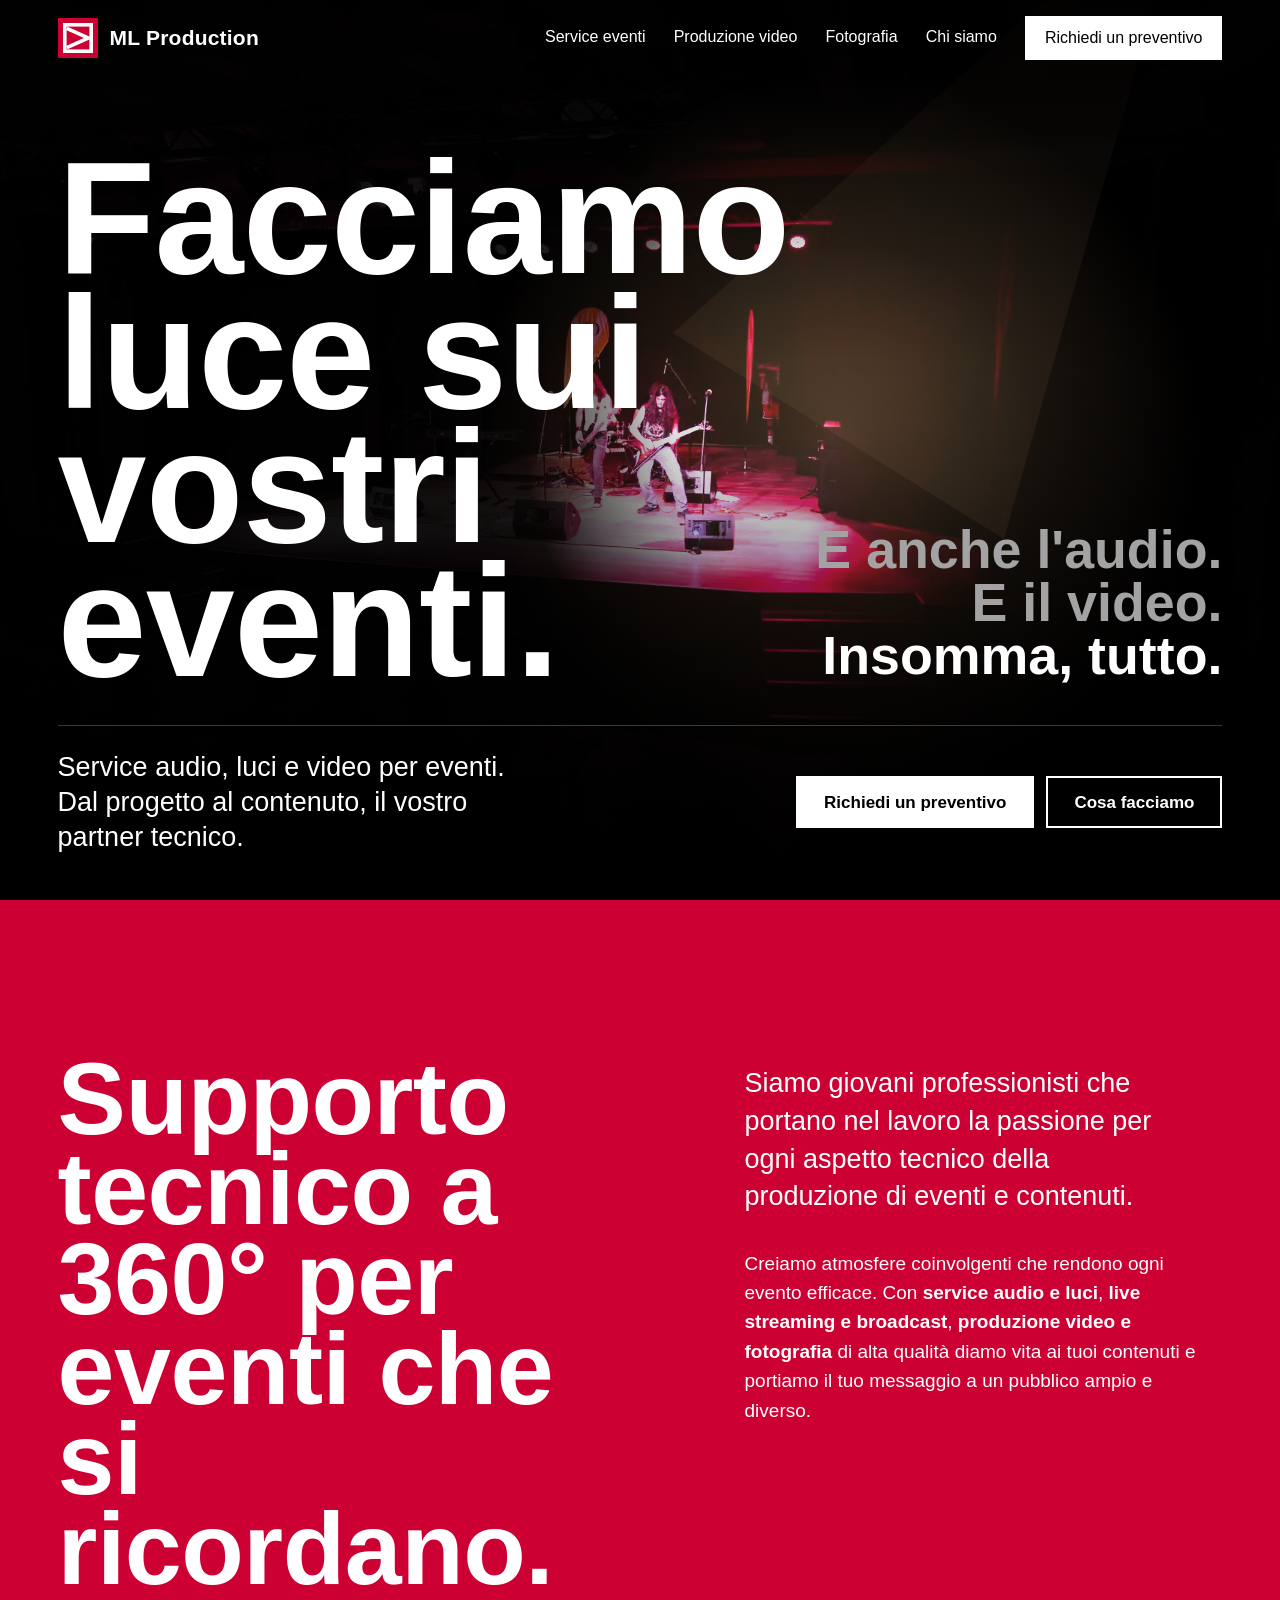
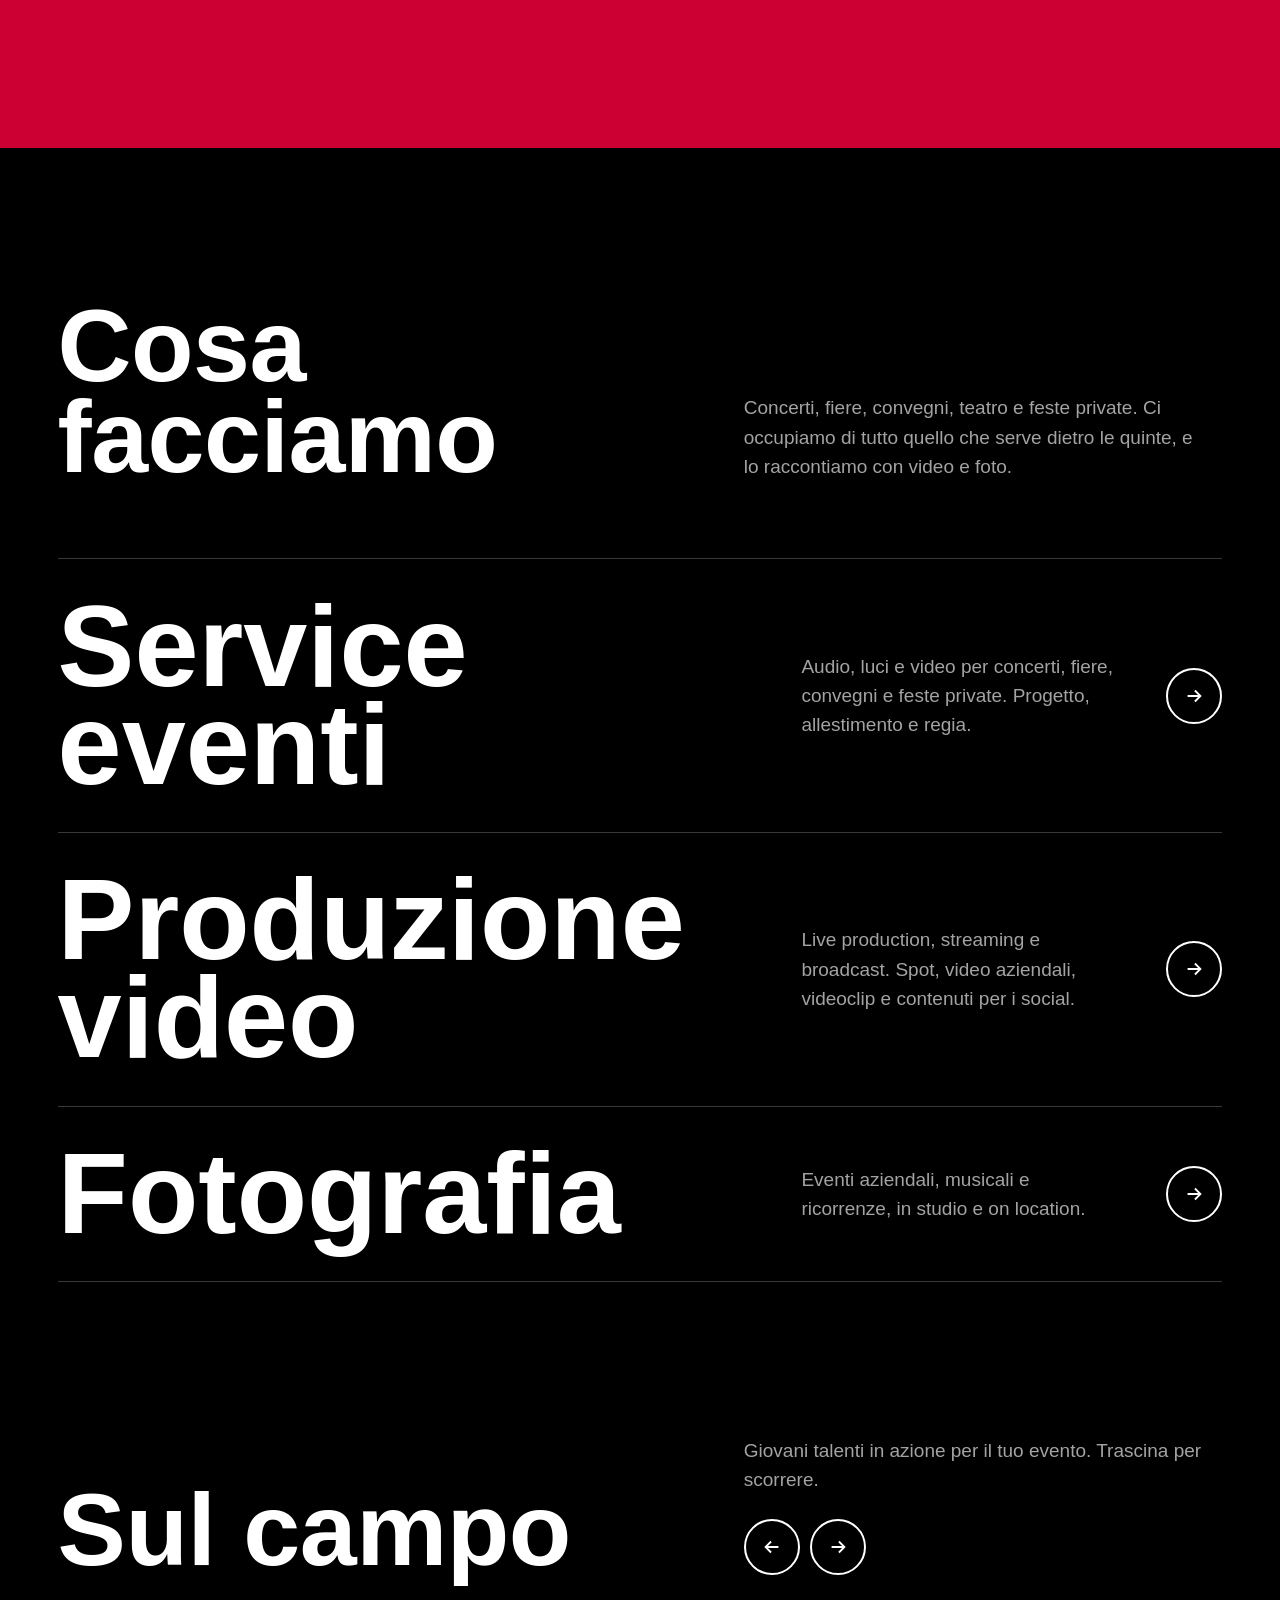
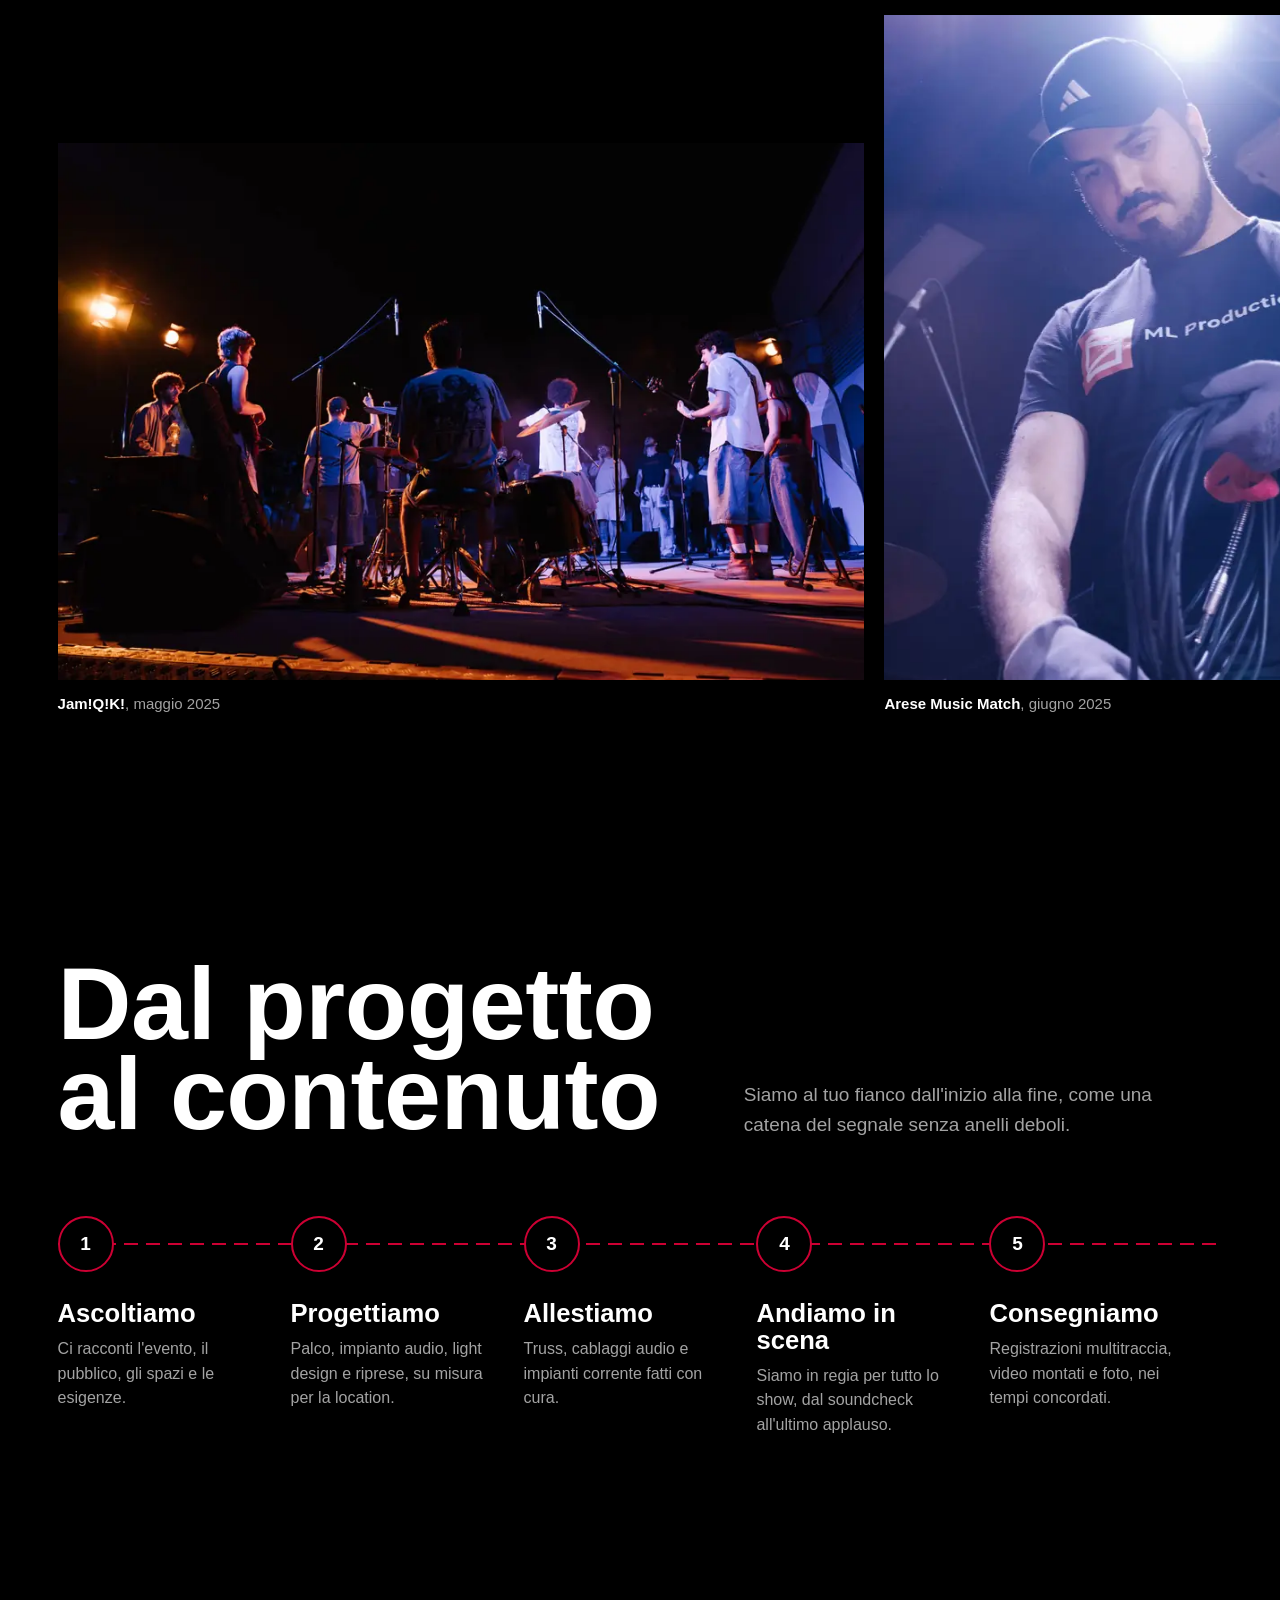
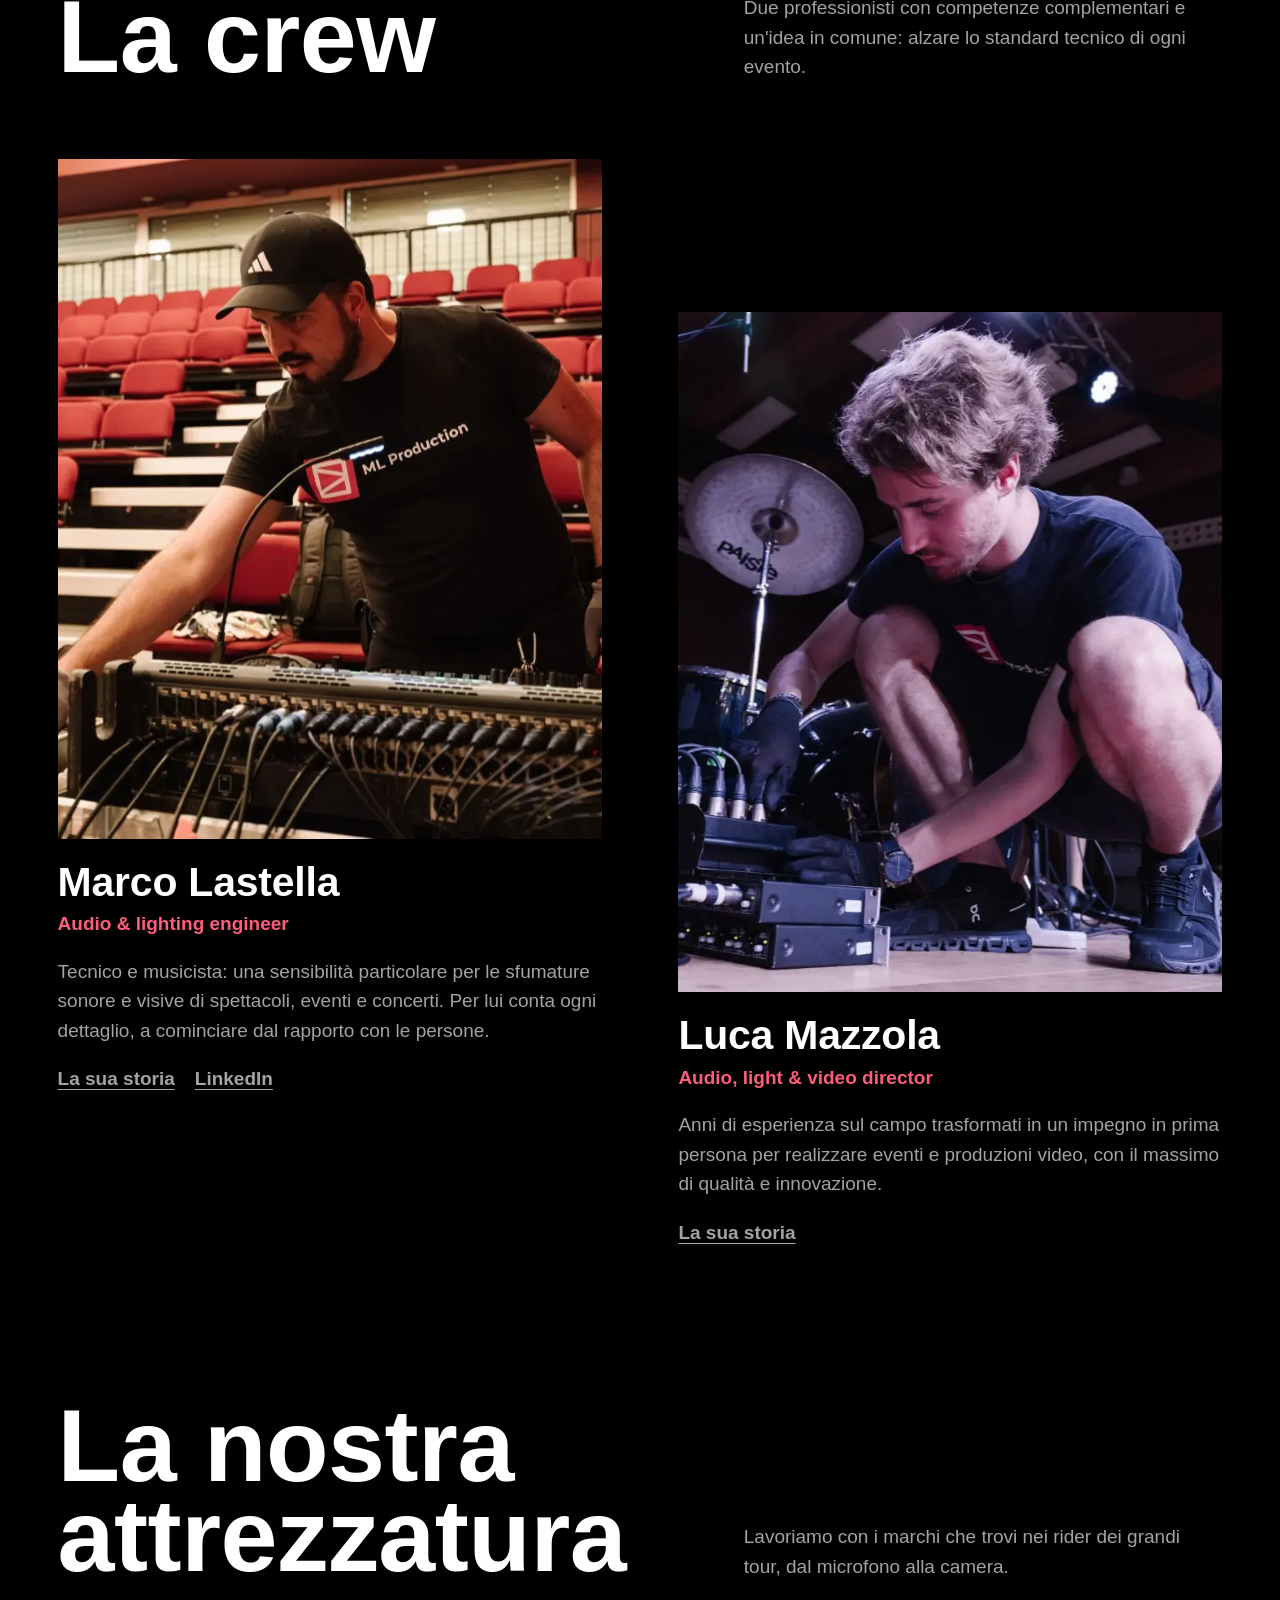
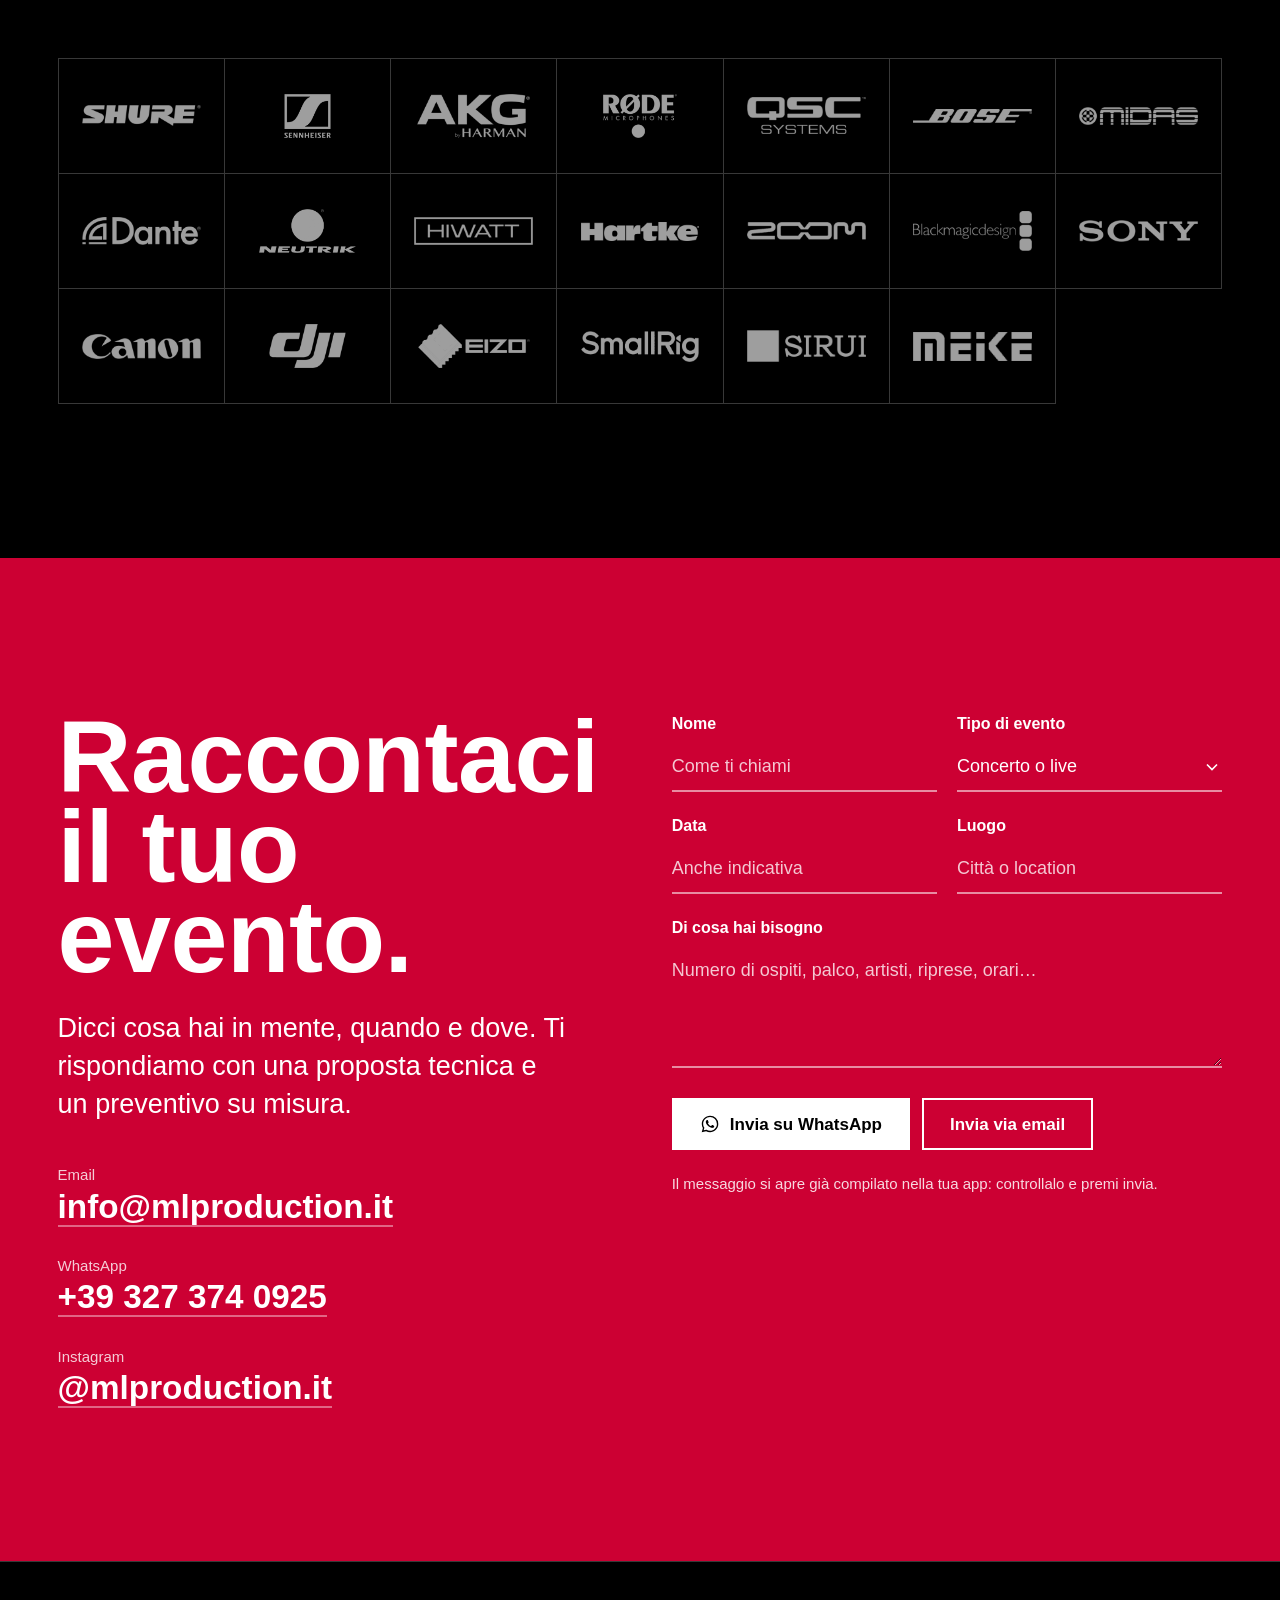
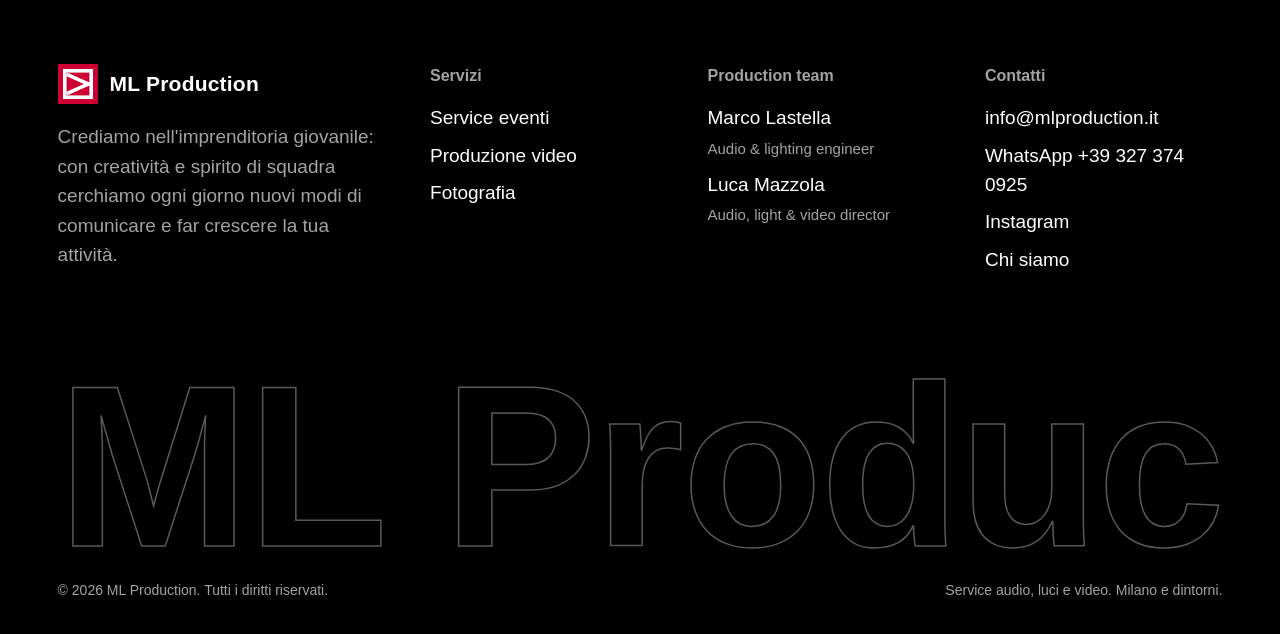
==== index.html @ 297c071e "Nuovo sito ML Production 2026 Redesign completo: occhio di bue interattivo in home, pagine servizi, " ====
<!DOCTYPE html>
<html lang="it">
<head>
<meta charset="utf-8">
<meta name="viewport" content="width=device-width, initial-scale=1">
<title>ML Production — Service audio, luci e video per eventi</title>
<meta name="description" content="Service audio, luci e video per eventi, live streaming, produzione video e fotografia. Dal progetto al contenuto, il vostro partner tecnico. Scrivici a info@mlproduction.it">
<link rel="canonical" href="https://mlproduction.it/">
<meta property="og:type" content="website">
<meta property="og:title" content="ML Production — Service audio, luci e video per eventi">
<meta property="og:description" content="Service audio, luci e video per eventi, live streaming, produzione video e fotografia. Dal progetto al contenuto, il vostro partner tecnico. Scrivici a info@mlproduction.it">
<meta property="og:image" content="https://mlproduction.it/assets/img/og.jpg">
<meta property="og:locale" content="it_IT">
<meta name="theme-color" content="#000000">
<link rel="icon" href="assets/img/favicon.svg" type="image/svg+xml">
<link rel="apple-touch-icon" href="assets/img/apple-touch-icon.png">
<link rel="preload" href="assets/fonts/archivo-latin.woff2" as="font" type="font/woff2" crossorigin>
<link rel="stylesheet" href="assets/css/site.css">
<script>document.documentElement.classList.add("js")</script>
</head>
<body>
<a class="skip" href="#main">Vai al contenuto</a>
<header class="top">
  <div class="wrap top__in">
    <a class="brand" href="index.html" aria-label="ML Production, home"><svg viewBox="0 0 100 100" aria-hidden="true"><rect width="100" height="100" fill="#cc0033"/><rect x="17" y="17" width="66" height="66" fill="none" stroke="#fff" stroke-width="9"/><polyline points="22,26 76,50 22,74" fill="none" stroke="#fff" stroke-width="9" stroke-linejoin="miter"/></svg><span>ML Production</span></a>
    <nav class="nav" aria-label="Principale">
<a href="service-eventi.html">Service eventi</a>
<a href="produzione-video.html">Produzione video</a>
<a href="fotografia.html">Fotografia</a>
<a href="chi-siamo.html">Chi siamo</a>
      <a class="btn" href="#contatti">Richiedi un preventivo</a>
    </nav>
    <button class="burger" type="button" aria-expanded="false" aria-controls="drawer" aria-label="Apri il menu"><span></span><span></span><span></span></button>
  </div>
</header>
<div class="drawer" id="drawer" aria-hidden="true">
  <nav aria-label="Menu mobile">
<a href="index.html">Home</a>
<a href="service-eventi.html">Service eventi</a>
<a href="produzione-video.html">Produzione video</a>
<a href="fotografia.html">Fotografia</a>
<a href="chi-siamo.html">Chi siamo</a>
<a href="#contatti">Contatti</a>
  </nav>
  <div class="drawer__meta">
    <a href="mailto:info@mlproduction.it">info@mlproduction.it</a>
    <a href="https://wa.me/393273740925">WhatsApp +39 327 374 0925</a>
  </div>
</div>
<main id="main">
<section class="spot" data-spot aria-labelledby="hero-t">
  <div class="spot__img" style="background-image:url('assets/img/stage-red.webp')" role="img" aria-label="Palco illuminato di rosso durante l'Arese Music Match"></div>
  <div class="spot__lit" style="background-image:url('assets/img/stage-red.webp')" aria-hidden="true"></div>
  <div class="spot__beam" aria-hidden="true"></div>
  <div class="spot__haze" aria-hidden="true"></div>
  <div class="spot__shade" aria-hidden="true"></div>
  <div class="wrap spot__copy">
    <div class="spot__grid">
      <h1 class="display" id="hero-t">Facciamo luce sui vostri eventi.</h1>
      <p class="punch"><span>E anche l'audio.</span><span>E il video.</span><span>Insomma, tutto.</span></p>
    </div>
    <div class="spot__foot">
      <p>Service audio, luci e video per eventi. Dal progetto al contenuto, il vostro partner tecnico.</p>
      <div class="btns">
        <a class="btn" href="#contatti">Richiedi un preventivo</a>
        <a class="btn btn--ghost" href="#servizi">Cosa facciamo</a>
      </div>
    </div>
  </div>
</section>

<section class="flood sec" aria-labelledby="man-t">
  <div class="wrap manifesto">
    <h2 class="h2" id="man-t">Supporto tecnico a 360° per eventi che si ricordano.</h2>
    <div class="manifesto__body">
      <p class="lead">Siamo giovani professionisti che portano nel lavoro la passione per ogni aspetto tecnico della produzione di eventi e contenuti.</p>
      <p>Creiamo atmosfere coinvolgenti che rendono ogni evento efficace. Con <strong>service audio e luci</strong>, <strong>live streaming e broadcast</strong>, <strong>produzione video e fotografia</strong> di alta qualità diamo vita ai tuoi contenuti e portiamo il tuo messaggio a un pubblico ampio e diverso.</p>
    </div>
  </div>
</section>

<section class="sec" id="servizi" aria-labelledby="serv-t">
  <div class="wrap">
    <div class="sec__head">
      <h2 class="h2" id="serv-t">Cosa facciamo</h2>
      <p>Concerti, fiere, convegni, teatro e feste private. Ci occupiamo di tutto quello che serve dietro le quinte, e lo raccontiamo con video e foto.</p>
    </div>
    <div class="faders">
      <a class="fader" href="service-eventi.html" data-peek="a">
        <span class="fader__name">Service eventi</span>
        <p class="fader__desc">Audio, luci e video per concerti, fiere, convegni e feste private. Progetto, allestimento e regia.</p>
        <span class="fader__go"><svg viewBox="0 0 24 24" fill="none" stroke="currentColor" stroke-width="2" aria-hidden="true"><path d="M5 12h14M13 6l6 6-6 6"/></svg></span>
        <img class="fader__thumb" src="assets/img/console-crew-s.webp" alt="" loading="lazy">
      </a>
      <a class="fader" href="produzione-video.html" data-peek="b">
        <span class="fader__name">Produzione video</span>
        <p class="fader__desc">Live production, streaming e broadcast. Spot, video aziendali, videoclip e contenuti per i social.</p>
        <span class="fader__go"><svg viewBox="0 0 24 24" fill="none" stroke="currentColor" stroke-width="2" aria-hidden="true"><path d="M5 12h14M13 6l6 6-6 6"/></svg></span>
        <img class="fader__thumb" src="assets/img/camera-monitor-s.webp" alt="" loading="lazy">
      </a>
      <a class="fader" href="fotografia.html" data-peek="c">
        <span class="fader__name">Fotografia</span>
        <p class="fader__desc">Eventi aziendali, musicali e ricorrenze, in studio e on location.</p>
        <span class="fader__go"><svg viewBox="0 0 24 24" fill="none" stroke="currentColor" stroke-width="2" aria-hidden="true"><path d="M5 12h14M13 6l6 6-6 6"/></svg></span>
        <img class="fader__thumb" src="assets/img/cheers-s.webp" alt="" loading="lazy">
      </a>
    </div>
  </div>
  <div class="peek" aria-hidden="true">
    <img data-peek="a" src="assets/img/marco-console-s.webp" alt="">
    <img data-peek="b" src="assets/img/camera-monitor-sq-s.webp" alt="">
    <img data-peek="c" src="assets/img/gala-woman-s.webp" alt="">
  </div>
</section>

<section class="sec--tight" aria-labelledby="reel-t" style="padding-top:0">
  <div class="reel">
    <div class="wrap sec__head" style="margin-bottom:40px">
      <h2 class="h2" id="reel-t">Sul campo</h2>
      <div style="display:flex;justify-content:space-between;align-items:end;gap:24px;flex-wrap:wrap">
        <p>Giovani talenti in azione per il tuo evento. Trascina per scorrere.</p>
        <div class="reel__ctrl">
          <button class="icon-btn" type="button" data-dir="-1" aria-label="Foto precedenti"><svg viewBox="0 0 24 24" fill="none" stroke="currentColor" stroke-width="2" aria-hidden="true"><path d="M19 12H5M11 6l-6 6 6 6"/></svg></button>
          <button class="icon-btn" type="button" data-dir="1" aria-label="Foto successive"><svg viewBox="0 0 24 24" fill="none" stroke="currentColor" stroke-width="2" aria-hidden="true"><path d="M5 12h14M13 6l6 6-6 6"/></svg></button>
        </div>
      </div>
    </div>
    <div class="reel__track" tabindex="0" aria-label="Foto dai nostri eventi">
<figure><img src="assets/img/stage-blue-s.webp" alt="Jam!Q!K!, maggio 2025" loading="lazy" decoding="async" width="900" height="900"><figcaption><b>Jam!Q!K!</b>, maggio 2025</figcaption></figure>
<figure class="is-tall"><img src="assets/img/marco-cable-s.webp" alt="Arese Music Match, giugno 2025" loading="lazy" decoding="async" width="900" height="900"><figcaption><b>Arese Music Match</b>, giugno 2025</figcaption></figure>
<figure><img src="assets/img/jam-smoke-s.webp" alt="Jam!Q!K!, maggio 2025" loading="lazy" decoding="async" width="900" height="900"><figcaption><b>Jam!Q!K!</b>, maggio 2025</figcaption></figure>
<figure class="is-tall"><img src="assets/img/swiss-stage-s.webp" alt="Swiss Secrets, evento corporate" loading="lazy" decoding="async" width="900" height="900"><figcaption><b>Swiss Secrets</b>, evento corporate</figcaption></figure>
<figure><img src="assets/img/drums-stage-s.webp" alt="Arese Music Match, soundcheck" loading="lazy" decoding="async" width="900" height="900"><figcaption><b>Arese Music Match</b>, soundcheck</figcaption></figure>
<figure class="is-tall"><img src="assets/img/singer-spot-s.webp" alt="Arese Music Match, giugno 2025" loading="lazy" decoding="async" width="900" height="900"><figcaption><b>Arese Music Match</b>, giugno 2025</figcaption></figure>
<figure><img src="assets/img/lights-blue-s.webp" alt="Light design, live" loading="lazy" decoding="async" width="900" height="900"><figcaption><b>Light design</b>, live</figcaption></figure>
<figure class="is-tall"><img src="assets/img/jam-guitar-s.webp" alt="Jam!Q!K!, maggio 2025" loading="lazy" decoding="async" width="900" height="900"><figcaption><b>Jam!Q!K!</b>, maggio 2025</figcaption></figure>
<figure><img src="assets/img/studio-purple-s.webp" alt="Studio, riprese video" loading="lazy" decoding="async" width="900" height="900"><figcaption><b>Studio</b>, riprese video</figcaption></figure>
<figure class="is-tall"><img src="assets/img/luca-drums-s.webp" alt="Arese Music Match, cambio palco" loading="lazy" decoding="async" width="900" height="900"><figcaption><b>Arese Music Match</b>, cambio palco</figcaption></figure>
<figure><img src="assets/img/car-rig-s.webp" alt="Car rig, riprese in movimento" loading="lazy" decoding="async" width="900" height="900"><figcaption><b>Car rig</b>, riprese in movimento</figcaption></figure>
    </div>
  </div>
</section>

<section class="sec" aria-labelledby="chain-t">
  <div class="wrap">
    <div class="sec__head">
      <h2 class="h2" id="chain-t">Dal progetto al contenuto</h2>
      <p>Siamo al tuo fianco dall'inizio alla fine, come una catena del segnale senza anelli deboli.</p>
    </div>
    <ol class="chain">
      <li><span class="chain__n">1</span><div><h3>Ascoltiamo</h3><p>Ci racconti l'evento, il pubblico, gli spazi e le esigenze.</p></div></li>
      <li><span class="chain__n">2</span><div><h3>Progettiamo</h3><p>Palco, impianto audio, light design e riprese, su misura per la location.</p></div></li>
      <li><span class="chain__n">3</span><div><h3>Allestiamo</h3><p>Truss, cablaggi audio e impianti corrente fatti con cura.</p></div></li>
      <li><span class="chain__n">4</span><div><h3>Andiamo in scena</h3><p>Siamo in regia per tutto lo show, dal soundcheck all'ultimo applauso.</p></div></li>
      <li><span class="chain__n">5</span><div><h3>Consegniamo</h3><p>Registrazioni multitraccia, video montati e foto, nei tempi concordati.</p></div></li>
    </ol>
  </div>
</section>

<section class="sec" style="padding-top:0" aria-labelledby="crew-t">
  <div class="wrap">
    <div class="sec__head">
      <h2 class="h2" id="crew-t">La crew</h2>
      <p>Due professionisti con competenze complementari e un'idea in comune: alzare lo standard tecnico di ogni evento.</p>
    </div>
    <div class="crew">
      <article>
        <img src="assets/img/marco-console-s.webp" srcset="assets/img/marco-console-s.webp 900w, assets/img/marco-console.webp 1800w" sizes="(max-width:760px) 100vw, 50vw" width="837" height="837" alt="Marco Lastella al mixer durante l'Arese Music Match" loading="lazy" decoding="async">
        <h3 class="h3">Marco Lastella</h3>
        <p class="role">Audio &amp; lighting engineer</p>
        <p>Tecnico e musicista: una sensibilità particolare per le sfumature sonore e visive di spettacoli, eventi e concerti. Per lui conta ogni dettaglio, a cominciare dal rapporto con le persone.</p>
        <p class="links"><a href="chi-siamo.html">La sua storia</a><a href="https://www.linkedin.com/in/marcolastella/">LinkedIn</a></p>
      </article>
      <article>
        <img src="assets/img/luca-drums-s.webp" srcset="assets/img/luca-drums-s.webp 900w, assets/img/luca-drums.webp 1800w" sizes="(max-width:760px) 100vw, 50vw" width="822" height="822" alt="Luca Mazzola prepara la batteria sul palco" loading="lazy" decoding="async">
        <h3 class="h3">Luca Mazzola</h3>
        <p class="role">Audio, light &amp; video director</p>
        <p>Anni di esperienza sul campo trasformati in un impegno in prima persona per realizzare eventi e produzioni video, con il massimo di qualità e innovazione.</p>
        <p class="links"><a href="chi-siamo.html">La sua storia</a></p>
      </article>
    </div>
  </div>
</section>

<section class="sec" style="padding-top:0" aria-labelledby="gear-t">
  <div class="wrap">
    <div class="sec__head">
      <h2 class="h2" id="gear-t">La nostra attrezzatura</h2>
      <p>Lavoriamo con i marchi che trovi nei rider dei grandi tour, dal microfono alla camera.</p>
    </div>
    <ul class="gear">
<li><img src="assets/img/logos/shure.png" alt="Shure" loading="lazy"></li>
<li><img src="assets/img/logos/sennheiser.png" alt="Sennheiser" loading="lazy"></li>
<li><img src="assets/img/logos/akg.png" alt="AKG" loading="lazy"></li>
<li><img src="assets/img/logos/rode.png" alt="RØDE" loading="lazy"></li>
<li><img src="assets/img/logos/qsc.png" alt="QSC" loading="lazy"></li>
<li><img src="assets/img/logos/bose.png" alt="Bose" loading="lazy"></li>
<li><img src="assets/img/logos/midas.png" alt="Midas" loading="lazy"></li>
<li><img src="assets/img/logos/dante.png" alt="Dante" loading="lazy"></li>
<li><img src="assets/img/logos/neutrik.png" alt="Neutrik" loading="lazy"></li>
<li><img src="assets/img/logos/hiwatt.png" alt="Hiwatt" loading="lazy"></li>
<li><img src="assets/img/logos/hartke.png" alt="Hartke" loading="lazy"></li>
<li><img src="assets/img/logos/zoom.png" alt="Zoom" loading="lazy"></li>
<li><img src="assets/img/logos/blackmagic.png" alt="Blackmagic" loading="lazy"></li>
<li><img src="assets/img/logos/sony.png" alt="Sony" loading="lazy"></li>
<li><img src="assets/img/logos/canon.png" alt="Canon" loading="lazy"></li>
<li><img src="assets/img/logos/dji.png" alt="DJI" loading="lazy"></li>
<li><img src="assets/img/logos/eizo.png" alt="EIZO" loading="lazy"></li>
<li><img src="assets/img/logos/small-rig.png" alt="SmallRig" loading="lazy"></li>
<li><img src="assets/img/logos/sirui.png" alt="Sirui" loading="lazy"></li>
<li><img src="assets/img/logos/meike.png" alt="Meike" loading="lazy"></li>
</ul>
  </div>
</section>

<section class="flood sec" id="contatti" aria-labelledby="contatti-t">
  <div class="wrap contact">
    <div>
      <h2 class="h2" id="contatti-t">Raccontaci il tuo evento.</h2>
      <p class="lead" style="margin-top:28px">Dicci cosa hai in mente, quando e dove. Ti rispondiamo con una proposta tecnica e un preventivo su misura.</p>
      <div class="contact__direct">
        <a href="mailto:info@mlproduction.it"><small>Email</small><strong>info@mlproduction.it</strong></a>
        <a href="https://wa.me/393273740925"><small>WhatsApp</small><strong>+39 327 374 0925</strong></a>
        <a href="https://instagram.com/mlproduction.it"><small>Instagram</small><strong>@mlproduction.it</strong></a>
      </div>
    </div>
    <form class="form" data-brief novalidate>
      <div class="field"><label for="f-nome">Nome</label><input id="f-nome" name="nome" autocomplete="name" placeholder="Come ti chiami"></div>
      <div class="field"><label for="f-tipo">Tipo di evento</label>
        <select id="f-tipo" name="tipo">
          <option>Concerto o live</option><option>Convegno o fiera</option><option>Festa privata o ricorrenza</option>
          <option>Teatro o spettacolo</option><option>Produzione video</option><option>Live streaming</option><option>Servizio fotografico</option><option>Altro</option>
        </select></div>
      <div class="field"><label for="f-data">Data</label><input id="f-data" name="data" placeholder="Anche indicativa"></div>
      <div class="field"><label for="f-luogo">Luogo</label><input id="f-luogo" name="luogo" placeholder="Città o location"></div>
      <div class="field field--full"><label for="f-msg">Di cosa hai bisogno</label><textarea id="f-msg" name="messaggio" placeholder="Numero di ospiti, palco, artisti, riprese, orari…"></textarea></div>
      <p class="form__err" role="alert" hidden></p>
      <div class="btns">
        <button class="btn btn--onred" type="button" data-send="wa"><svg viewBox="0 0 24 24" fill="currentColor" aria-hidden="true"><path d="M12.04 2C6.58 2 2.13 6.45 2.13 11.91c0 1.75.46 3.45 1.32 4.95L2.05 22l5.25-1.38a9.9 9.9 0 0 0 4.74 1.21h.01c5.46 0 9.9-4.45 9.9-9.91a9.86 9.86 0 0 0-2.9-7.01A9.82 9.82 0 0 0 12.04 2Zm0 18.15h-.01a8.2 8.2 0 0 1-4.19-1.15l-.3-.18-3.12.82.83-3.04-.2-.31a8.24 8.24 0 0 1-1.26-4.38c0-4.54 3.7-8.24 8.25-8.24 2.2 0 4.27.86 5.83 2.42a8.18 8.18 0 0 1 2.41 5.83c0 4.55-3.7 8.24-8.24 8.24Zm4.52-6.17c-.25-.12-1.47-.72-1.69-.81-.23-.08-.39-.12-.56.13-.16.24-.64.8-.78.97-.15.16-.29.18-.54.06-.25-.13-1.05-.39-1.99-1.23-.74-.66-1.23-1.47-1.38-1.72-.14-.25-.01-.38.11-.5.11-.11.25-.29.37-.43.13-.15.17-.25.25-.42.08-.16.04-.31-.02-.43-.06-.13-.56-1.35-.77-1.84-.2-.48-.41-.42-.56-.43h-.48a.92.92 0 0 0-.66.31c-.23.25-.87.85-.87 2.07 0 1.22.89 2.4 1.01 2.56.13.17 1.75 2.67 4.23 3.74.59.26 1.05.41 1.41.52.59.19 1.13.16 1.56.1.48-.07 1.47-.6 1.67-1.18.21-.58.21-1.07.15-1.18-.06-.1-.22-.16-.47-.29Z"/></svg>Invia su WhatsApp</button>
        <button class="btn btn--ghost" type="button" data-send="mail">Invia via email</button>
      </div>
      <p class="form__note">Il messaggio si apre già compilato nella tua app: controllalo e premi invia.</p>
    </form>
  </div>
</section>

</main>
<footer class="foot">
  <div class="wrap">
    <div class="foot__grid">
      <div>
        <a class="brand" href="index.html" aria-label="ML Production, home"><svg viewBox="0 0 100 100" aria-hidden="true"><rect width="100" height="100" fill="#cc0033"/><rect x="17" y="17" width="66" height="66" fill="none" stroke="#fff" stroke-width="9"/><polyline points="22,26 76,50 22,74" fill="none" stroke="#fff" stroke-width="9" stroke-linejoin="miter"/></svg><span>ML Production</span></a>
        <p class="foot__phil">Crediamo nell'imprenditoria giovanile: con creatività e spirito di squadra cerchiamo ogni giorno nuovi modi di comunicare e far crescere la tua attività.</p>
      </div>
      <div><h2>Servizi</h2><ul>
<li><a href="service-eventi.html">Service eventi</a></li>
<li><a href="produzione-video.html">Produzione video</a></li>
<li><a href="fotografia.html">Fotografia</a></li>
      </ul></div>
      <div><h2>Production team</h2><ul>
        <li>Marco Lastella<br><span class="muted small">Audio &amp; lighting engineer</span></li>
        <li>Luca Mazzola<br><span class="muted small">Audio, light &amp; video director</span></li>
      </ul></div>
      <div><h2>Contatti</h2><ul>
        <li><a href="mailto:info@mlproduction.it">info@mlproduction.it</a></li>
        <li><a href="https://wa.me/393273740925">WhatsApp +39 327 374 0925</a></li>
        <li><a href="https://instagram.com/mlproduction.it">Instagram</a></li>
        <li><a href="chi-siamo.html">Chi siamo</a></li>
      </ul></div>
    </div>
    <p class="foot__word" aria-hidden="true">ML Production</p>
    <div class="foot__base">
      <span>© <span data-year>2026</span> ML Production. Tutti i diritti riservati.</span>
      <span>Service audio, luci e video. Milano e dintorni.</span>
    </div>
  </div>
</footer>
<a class="wa" href="https://wa.me/393273740925" aria-label="Scrivici su WhatsApp"><svg viewBox="0 0 24 24" fill="currentColor" aria-hidden="true"><path d="M12.04 2C6.58 2 2.13 6.45 2.13 11.91c0 1.75.46 3.45 1.32 4.95L2.05 22l5.25-1.38a9.9 9.9 0 0 0 4.74 1.21h.01c5.46 0 9.9-4.45 9.9-9.91a9.86 9.86 0 0 0-2.9-7.01A9.82 9.82 0 0 0 12.04 2Zm0 18.15h-.01a8.2 8.2 0 0 1-4.19-1.15l-.3-.18-3.12.82.83-3.04-.2-.31a8.24 8.24 0 0 1-1.26-4.38c0-4.54 3.7-8.24 8.25-8.24 2.2 0 4.27.86 5.83 2.42a8.18 8.18 0 0 1 2.41 5.83c0 4.55-3.7 8.24-8.24 8.24Zm4.52-6.17c-.25-.12-1.47-.72-1.69-.81-.23-.08-.39-.12-.56.13-.16.24-.64.8-.78.97-.15.16-.29.18-.54.06-.25-.13-1.05-.39-1.99-1.23-.74-.66-1.23-1.47-1.38-1.72-.14-.25-.01-.38.11-.5.11-.11.25-.29.37-.43.13-.15.17-.25.25-.42.08-.16.04-.31-.02-.43-.06-.13-.56-1.35-.77-1.84-.2-.48-.41-.42-.56-.43h-.48a.92.92 0 0 0-.66.31c-.23.25-.87.85-.87 2.07 0 1.22.89 2.4 1.01 2.56.13.17 1.75 2.67 4.23 3.74.59.26 1.05.41 1.41.52.59.19 1.13.16 1.56.1.48-.07 1.47-.6 1.67-1.18.21-.58.21-1.07.15-1.18-.06-.1-.22-.16-.47-.29Z"/></svg></a>
<dialog class="lb" aria-label="Foto ingrandita"><div><img alt=""><p></p></div><button class="icon-btn" type="button" aria-label="Chiudi"><svg viewBox="0 0 24 24" fill="none" stroke="currentColor" stroke-width="2" aria-hidden="true"><path d="M6 6l12 12M18 6 6 18"/></svg></button></dialog>
<script src="assets/js/site.js" defer></script>
</body>
</html>
---- assets/css/site.css ----
/* ML Production — 2026
   Palco nero, rosso del logo, luce di tungsteno. Una sola famiglia: Archivo. */

@font-face {
  font-family: "Archivo"; font-style: normal; font-display: swap;
  font-weight: 100 900; font-stretch: 62% 125%;
  src: url("../fonts/archivo-latin-ext.woff2") format("woff2");
  unicode-range: U+0100-02BA, U+02BD-02C5, U+02C7-02CC, U+02CE-02D7, U+02DD-02FF, U+0304, U+0308, U+0329, U+1D00-1DBF, U+1E00-1E9F, U+1EF2-1EFF, U+2020, U+20A0-20AB, U+20AD-20C0, U+2113, U+2C60-2C7F, U+A720-A7FF;
}
@font-face {
  font-family: "Archivo"; font-style: normal; font-display: swap;
  font-weight: 100 900; font-stretch: 62% 125%;
  src: url("../fonts/archivo-latin.woff2") format("woff2");
  unicode-range: U+0000-00FF, U+0131, U+0152-0153, U+02BB-02BC, U+02C6, U+02DA, U+02DC, U+0304, U+0308, U+0329, U+2000-206F, U+20AC, U+2122, U+2191, U+2193, U+2212, U+2215, U+FEFF, U+FFFD;
}

:root {
  --black: #000;
  --white: #fff;
  --red: #cc0033;
  --red-deep: #a3002a;
  --steel: #a3a3a3;
  --line: rgba(255, 255, 255, .22);
  --tungsten: 255, 196, 138;

  --font: "Archivo", "Helvetica Neue", Arial, sans-serif;
  --gutter: clamp(20px, 4.5vw, 72px);
  --max: 1520px;

  --t-body: clamp(17px, 1.05vw + 10px, 19px);
  --t-small: 15px;
  --t-lead: clamp(20px, 1.4vw + 12px, 27px);
  --t-h3: clamp(30px, 3.2vw, 52px);
  --t-h2: clamp(52px, 8vw, 132px);
  --t-d1: clamp(64px, 12.5vw, 228px);

  --ease: cubic-bezier(.2, .7, .1, 1);
}

*, *::before, *::after { box-sizing: border-box; }
html { -webkit-text-size-adjust: 100%; scroll-behavior: smooth; }
body {
  margin: 0;
  background: var(--black);
  color: var(--white);
  font-family: var(--font);
  font-size: var(--t-body);
  line-height: 1.55;
  font-stretch: 100%;
  -webkit-font-smoothing: antialiased;
  text-rendering: optimizeLegibility;
}
img { display: block; max-width: 100%; height: auto; }
a { color: inherit; }
p { margin: 0 0 1em; }
p:last-child { margin-bottom: 0; }
::selection { background: var(--red); color: var(--white); }

:focus-visible {
  outline: 3px solid rgb(var(--tungsten));
  outline-offset: 3px;
}

.skip {
  position: absolute; left: 12px; top: -60px; z-index: 100;
  background: var(--white); color: var(--black);
  padding: 10px 16px; text-decoration: none; font-weight: 600;
}
.skip:focus { top: 12px; }

.wrap { width: 100%; max-width: var(--max); margin-inline: auto; padding-inline: var(--gutter); }

/* ---------- type ---------- */

.display, .h2, .h3 {
  font-stretch: 62%;
  font-weight: 800;
  margin: 0;
  letter-spacing: -.005em;
}
.display { font-size: var(--t-d1); line-height: .84; }
.h2 { font-size: var(--t-h2); line-height: .88; }
.h3 { font-size: var(--t-h3); line-height: .95; font-weight: 750; }
.lead { font-size: var(--t-lead); line-height: 1.4; max-width: 34ch; }
.measure { max-width: 62ch; }
.muted { color: var(--steel); }
.small { font-size: var(--t-small); }

/* ---------- buttons ---------- */

.btn {
  --bg: var(--white); --fg: var(--black);
  display: inline-flex; align-items: center; gap: .6em;
  min-height: 52px; padding: 0 26px;
  background: var(--bg); color: var(--fg);
  border: 2px solid var(--bg);
  font: 600 17px/1 var(--font);
  text-decoration: none; cursor: pointer;
  transition: background .2s, color .2s, border-color .2s;
}
.btn:hover { --bg: var(--red); --fg: var(--white); }
.btn--ghost { background: transparent; color: var(--white); border-color: var(--white); }
.btn--ghost:hover { background: var(--white); color: var(--black); border-color: var(--white); }
.btn--onred:hover { --bg: var(--black); --fg: var(--white); }
.btn svg { width: 20px; height: 20px; flex: none; }
.btns { display: flex; flex-wrap: wrap; gap: 12px; }

/* ---------- header ---------- */

.top {
  position: fixed; inset: 0 0 auto; z-index: 50;
  transition: background .3s, transform .35s var(--ease);
}
.top.is-solid { background: var(--black); }
.top.is-hidden { transform: translateY(-100%); }
.top__in {
  display: flex; align-items: center; justify-content: space-between;
  height: 76px;
}
.brand { display: flex; align-items: center; gap: 12px; text-decoration: none; }
.brand svg { width: 40px; height: 40px; flex: none; }
.brand span { font-stretch: 75%; font-weight: 800; font-size: 21px; letter-spacing: .01em; }

.nav { display: flex; align-items: center; gap: clamp(16px, 2.2vw, 36px); }
.nav a {
  text-decoration: none; font-weight: 500; font-size: 16px;
  padding: 6px 0; border-bottom: 2px solid transparent;
}
.nav a:hover, .nav a[aria-current="page"] { border-bottom-color: var(--red); }
.nav .btn { min-height: 44px; padding: 0 18px; font-size: 16px; border-bottom-width: 2px; }
.nav .btn:hover { border-color: var(--red); }

.burger {
  display: none; background: none; border: 0; color: var(--white);
  width: 48px; height: 48px; padding: 12px; cursor: pointer;
}
.burger span { display: block; height: 2px; background: currentColor; margin: 6px 0; transition: transform .3s var(--ease), opacity .2s; }
.menu-open .burger span:nth-child(1) { transform: translateY(8px) rotate(45deg); }
.menu-open .burger span:nth-child(2) { opacity: 0; }
.menu-open .burger span:nth-child(3) { transform: translateY(-8px) rotate(-45deg); }

.drawer {
  position: fixed; inset: 0; z-index: 40;
  background: var(--red);
  display: flex; flex-direction: column; justify-content: flex-end;
  padding: 100px var(--gutter) 40px;
  clip-path: inset(0 0 100% 0);
  transition: clip-path .5s var(--ease);
  visibility: hidden;
}
.menu-open .drawer { clip-path: inset(0); visibility: visible; }
.drawer a {
  display: block; text-decoration: none;
  font-stretch: 62%; font-weight: 800; font-size: clamp(56px, 15vw, 96px); line-height: .95;
}
.drawer__meta { margin-top: 32px; display: grid; gap: 4px; font-size: 17px; }
.drawer__meta a { font: inherit; font-size: 17px; text-decoration: underline; text-underline-offset: 3px; }

@media (max-width: 900px) {
  .nav { display: none; }
  .burger { display: block; }
}
@media (min-width: 901px) { .drawer { display: none; } }

/* ---------- hero: occhio di bue ---------- */

.spot {
  position: relative; min-height: 100svh; overflow: hidden;
  background: var(--black);
  display: flex; align-items: flex-end;
  --x: 62%; --y: 42%; --r: 0px;
  cursor: crosshair;
}
.spot__img, .spot__lit {
  position: absolute; inset: 0;
  background-size: cover; background-position: center 40%;
}
.spot__img { filter: brightness(.11) saturate(.4); }
.spot__lit {
  -webkit-mask-image: radial-gradient(circle var(--r) at var(--x) var(--y), #000 0%, #000 52%, rgba(0,0,0,.55) 72%, transparent 100%);
          mask-image: radial-gradient(circle var(--r) at var(--x) var(--y), #000 0%, #000 52%, rgba(0,0,0,.55) 72%, transparent 100%);
  filter: brightness(1.45) contrast(1.08) saturate(1.1);
}
.spot__beam {
  position: absolute; inset: 0; pointer-events: none;
  background: linear-gradient(to bottom, rgba(var(--tungsten), .015), rgba(var(--tungsten), .13));
  clip-path: var(--beam, polygon(0 0, 0 0, 0 0));
  mix-blend-mode: screen;
  filter: blur(6px);
}
.spot__haze {
  position: absolute; inset: 0; pointer-events: none;
  background: radial-gradient(circle calc(var(--r) * 1.15) at var(--x) var(--y), rgba(var(--tungsten), .30), rgba(var(--tungsten), .10) 55%, transparent 100%);
  mix-blend-mode: screen;
}
.spot__shade {
  position: absolute; inset: 0; pointer-events: none;
  background: linear-gradient(to top, rgba(0,0,0,.9) 0%, rgba(0,0,0,.35) 38%, transparent 60%),
              linear-gradient(to bottom, rgba(0,0,0,.6), transparent 18%);
}
.spot__copy {
  position: relative; z-index: 2; width: 100%;
  padding-top: 120px; padding-bottom: clamp(28px, 5vh, 64px);
  pointer-events: none;
}
.spot__copy a, .spot__copy button { pointer-events: auto; }
.spot__grid {
  display: grid; grid-template-columns: minmax(0, 1fr) auto; gap: 24px 48px; align-items: end;
}
.spot h1 { max-width: 9.5ch; }
.punch { margin: 0; display: grid; gap: .1em; text-align: right; padding-bottom: .4em; }
.punch span {
  display: block;
  font-stretch: 62%; font-weight: 800; font-size: clamp(30px, 4.2vw, 72px); line-height: .95;
  color: var(--steel);
}
.punch span:last-child { color: var(--white); }
.spot__foot {
  display: flex; flex-wrap: wrap; gap: 20px 40px; align-items: center; justify-content: space-between;
  margin-top: clamp(28px, 4vh, 48px); padding-top: 24px; border-top: 1px solid var(--line);
}
.spot__foot p { margin: 0; font-size: var(--t-lead); line-height: 1.3; max-width: 30ch; }

/* sequenza di apertura */
.js .punch span, .js .spot__foot { opacity: 0; transform: translateY(14px); }
.is-lit .punch span, .is-lit .spot__foot { opacity: 1; transform: none; transition: opacity .6s, transform .8s var(--ease); }
.is-lit .punch span:nth-child(1) { transition-delay: .5s; }
.is-lit .punch span:nth-child(2) { transition-delay: 1.1s; }
.is-lit .punch span:nth-child(3) { transition-delay: 1.8s; }
.is-lit .spot__foot { transition-delay: 2.3s; }

@media (max-width: 760px) {
  .spot__grid { grid-template-columns: 1fr; }
  .punch { text-align: left; padding-bottom: 0; }
  .spot__img { background-position: 62% 40%; }
  .spot__lit { background-position: 62% 40%; }
}

/* ---------- page hero (pagine interne) ---------- */

.phero {
  position: relative; min-height: 86svh; display: flex; align-items: flex-end; overflow: hidden;
}
.phero__img { position: absolute; inset: 0; width: 100%; height: 100%; object-fit: cover; }
.phero::after {
  content: ""; position: absolute; inset: 0;
  background: linear-gradient(to top, #000 0%, rgba(0,0,0,.55) 45%, rgba(0,0,0,.25) 100%);
}
.phero__copy { position: relative; z-index: 1; width: 100%; padding-top: 140px; padding-bottom: clamp(36px, 7vh, 80px); }
.phero__copy .lead { margin-top: 24px; }
.phero__copy .btns { margin-top: 32px; }
.crumb { display: inline-block; margin-bottom: 20px; font-size: var(--t-small); color: var(--steel); text-decoration: none; }
.crumb:hover { color: var(--white); }

/* ---------- sezioni ---------- */

.sec { padding-block: clamp(80px, 12vw, 180px); }
.sec--tight { padding-block: clamp(56px, 7vw, 100px); }
.sec__head { display: grid; grid-template-columns: minmax(0, 1.3fr) minmax(0, 1fr); gap: 32px 64px; align-items: end; margin-bottom: clamp(40px, 6vw, 88px); }
.sec__head p { margin: 0; color: var(--steel); max-width: 44ch; }
@media (max-width: 860px) { .sec__head { grid-template-columns: 1fr; } }

.flood { background: var(--red); color: var(--white); }
.flood .muted, .flood .sec__head p { color: rgba(255,255,255,.82); }
.flood ::selection { background: var(--black); }

/* manifesto */
.manifesto { display: grid; grid-template-columns: minmax(0, 1.25fr) minmax(0, 1fr); gap: 40px clamp(40px, 7vw, 120px); align-items: start; }
.manifesto__body { padding-top: .6em; }
.manifesto__body .lead { margin-bottom: 1.2em; max-width: 28ch; }
.manifesto__body strong { font-weight: 700; }
@media (max-width: 900px) { .manifesto { grid-template-columns: 1fr; } }

/* servizi come fader */
.faders { border-top: 1px solid var(--line); position: relative; }
.fader {
  position: relative; display: grid;
  grid-template-columns: minmax(0, 1fr) minmax(0, 30ch) 56px;
  gap: 16px 48px; align-items: center;
  padding: clamp(24px, 3vw, 40px) 0;
  border-bottom: 1px solid var(--line);
  text-decoration: none; isolation: isolate;
}
.fader::before {
  content: ""; position: absolute; inset: 0 calc(var(--gutter) * -1); z-index: -1;
  background: var(--red);
  transform: scaleY(0); transform-origin: bottom;
  transition: transform .45s var(--ease);
}
.fader:hover::before, .fader:focus-visible::before { transform: scaleY(1); }
.fader:focus-visible { outline: none; }
.fader__name { font-stretch: 62%; font-weight: 800; font-size: clamp(56px, 9vw, 150px); line-height: .85; }
.fader__desc { margin: 0; color: var(--steel); transition: color .3s; }
.fader:hover .fader__desc, .fader:focus-visible .fader__desc { color: var(--white); }
.fader__go {
  width: 56px; height: 56px; border: 2px solid currentColor; border-radius: 50%;
  display: grid; place-items: center; transition: background .3s, color .3s;
}
.fader__go svg { width: 22px; height: 22px; }
.fader:hover .fader__go, .fader:focus-visible .fader__go { background: var(--white); color: var(--red); }
.fader__thumb { display: none; }

.peek {
  position: fixed; left: 0; top: 0; z-index: 30; pointer-events: none;
  width: clamp(220px, 22vw, 340px); aspect-ratio: 4 / 5; overflow: hidden;
  opacity: 0; transform: translate(-50%, -50%) scale(.85);
  transition: opacity .25s, transform .35s var(--ease);
}
.peek.is-on { opacity: 1; transform: translate(-50%, -50%) scale(1); }
.peek img { position: absolute; inset: 0; width: 100%; height: 100%; object-fit: cover; opacity: 0; transition: opacity .25s; }
.peek img.is-on { opacity: 1; }

@media (max-width: 860px) {
  .fader { grid-template-columns: minmax(0, 1fr) 48px; }
  .fader__desc { grid-column: 1 / -1; grid-row: 3; }
  .fader__go { width: 48px; height: 48px; }
  .fader__thumb { display: block; grid-column: 1 / -1; aspect-ratio: 16 / 9; width: 100%; object-fit: cover; }
  .peek { display: none; }
}
@media (hover: none) { .peek { display: none; } }

/* sul campo: striscia orizzontale */
.reel { position: relative; }
.reel__track {
  display: flex; gap: clamp(12px, 1.6vw, 24px); align-items: flex-end;
  overflow-x: auto; scroll-snap-type: x mandatory; scrollbar-width: none;
  padding-inline: var(--gutter); scroll-padding-inline: var(--gutter);
  cursor: grab;
}
.reel__track::-webkit-scrollbar { display: none; }
.reel__track.is-drag { cursor: grabbing; scroll-snap-type: none; }
.reel figure { margin: 0; flex: none; scroll-snap-align: start; }
.reel img { height: clamp(260px, 42vw, 560px); width: auto; object-fit: cover; user-select: none; -webkit-user-drag: none; }
.reel figure.is-tall img { height: clamp(320px, 52vw, 700px); }
.reel figcaption { margin-top: 12px; font-size: var(--t-small); color: var(--steel); }
.reel figcaption b { color: var(--white); font-weight: 600; }
.reel__ctrl { display: flex; gap: 10px; }
.icon-btn {
  width: 56px; height: 56px; border-radius: 50%; border: 2px solid var(--white);
  background: transparent; color: var(--white); display: grid; place-items: center; cursor: pointer;
  transition: background .2s, color .2s;
}
.icon-btn:hover { background: var(--white); color: var(--black); }
.icon-btn svg { width: 22px; height: 22px; }

/* catena del segnale */
.chain { list-style: none; margin: 0; padding: 0; display: grid; grid-template-columns: repeat(5, minmax(0, 1fr)); position: relative; }
.chain::before {
  content: ""; position: absolute; left: 0; right: 0; top: 27px; height: 2px;
  background: repeating-linear-gradient(90deg, var(--red) 0 14px, transparent 14px 22px);
}
.chain li { position: relative; padding-right: 28px; }
.chain__n {
  position: relative; display: grid; place-items: center;
  width: 56px; height: 56px; border-radius: 50%; background: var(--black);
  border: 2px solid var(--red); font-weight: 700; font-size: 19px; margin-bottom: 28px;
}
.chain h3 { margin: 0 0 10px; font-stretch: 75%; font-weight: 750; font-size: clamp(24px, 2vw, 32px); line-height: 1.05; }
.chain p { margin: 0; color: var(--steel); font-size: 16px; }
@media (max-width: 1000px) {
  .chain { grid-template-columns: 1fr; gap: 36px; }
  .chain::before { left: 27px; right: auto; top: 0; bottom: 0; width: 2px; height: auto;
    background: repeating-linear-gradient(180deg, var(--red) 0 14px, transparent 14px 22px); }
  .chain li { display: grid; grid-template-columns: 56px 1fr; gap: 0 24px; padding: 0; }
  .chain__n { margin: 0; grid-row: span 2; }
}

/* attrezzatura */
.gear { display: grid; grid-template-columns: repeat(auto-fill, minmax(150px, 1fr)); border-top: 1px solid var(--line); border-left: 1px solid var(--line); }
.gear li { list-style: none; display: grid; place-items: center; height: clamp(96px, 9vw, 132px); padding: 20px 14%; border-right: 1px solid var(--line); border-bottom: 1px solid var(--line); }
.gear img { max-height: 44px; max-width: 100%; width: auto; object-fit: contain; filter: brightness(0) invert(1); opacity: .62; transition: opacity .2s; }
.gear li:hover img { opacity: 1; }
.gear { margin: 0; padding: 0; }

/* crew */
.crew { display: grid; grid-template-columns: repeat(2, minmax(0, 1fr)); gap: clamp(40px, 6vw, 96px); }
.crew article:nth-child(2) { margin-top: clamp(0px, 12vw, 200px); }
.crew img { width: 100%; aspect-ratio: 4 / 5; object-fit: cover; margin-bottom: 24px; }
.crew h3 { margin: 0; }
.crew .role { margin: 8px 0 18px; color: #ff5c7a; font-weight: 600; }
.flood .crew .role { color: var(--white); opacity: .85; }
.crew p { color: var(--steel); }
.crew .links { display: flex; gap: 20px; margin-top: 18px; font-weight: 600; }
.crew .links a { text-underline-offset: 4px; }
@media (max-width: 760px) { .crew { grid-template-columns: 1fr; } .crew article:nth-child(2) { margin-top: 0; } }

/* blocchi testo + foto (pagine interne) */
.split { display: grid; grid-template-columns: minmax(0, 1fr) minmax(0, 1fr); gap: clamp(32px, 6vw, 100px); align-items: center; }
.split + .split { margin-top: clamp(80px, 10vw, 160px); }
.split--flip > :first-child { order: 2; }
.split img { width: 100%; aspect-ratio: 4 / 3; object-fit: cover; }
.split .h3 { margin-bottom: 24px; }
.split .btns { margin-top: 28px; }
.split p { color: rgba(255,255,255,.86); }
@media (max-width: 860px) { .split { grid-template-columns: 1fr; } .split--flip > :first-child { order: 0; } }

.rider { columns: 2; column-gap: clamp(32px, 6vw, 96px); list-style: none; margin: 0; padding: 0; }
.rider li { break-inside: avoid; padding: 18px 0; border-bottom: 1px solid rgba(255,255,255,.35); display: grid; grid-template-columns: 1fr auto; gap: 16px; font-size: clamp(19px, 1.5vw, 23px); font-weight: 500; }
.rider li span { opacity: .75; font-weight: 400; font-size: 16px; align-self: center; }
@media (max-width: 760px) { .rider { columns: 1; } }

/* griglia foto */
.grid-photos { display: grid; grid-template-columns: repeat(12, minmax(0, 1fr)); grid-auto-rows: clamp(110px, 15vw, 250px); grid-auto-flow: dense; gap: clamp(8px, 1.2vw, 18px); }
:where(.grid-photos button) { all: unset; }
.grid-photos button { cursor: zoom-in; display: block; overflow: hidden; position: relative; min-width: 0; }
.grid-photos button:focus-visible { outline: 3px solid rgb(var(--tungsten)); outline-offset: 3px; }
.grid-photos img { position: absolute; inset: 0; width: 100%; height: 100%; object-fit: cover; transition: transform .6s var(--ease); }
.grid-photos button:hover img { transform: scale(1.04); }
.g-a { grid-column: span 7; }
.g-b { grid-column: span 5; }
.g-c { grid-column: span 4; }
.g-d { grid-column: span 8; }
.g-e { grid-column: span 6; }
.g-f { grid-column: span 4; }
.g-a, .g-b, .g-c, .g-d, .g-e { grid-row: span 2; }
@media (max-width: 760px) {
  .g-a, .g-d { grid-column: span 12; }
  .g-b, .g-c, .g-e, .g-f { grid-column: span 6; grid-row: span 2; }
}

/* lightbox */
.lb { border: 0; padding: 0; background: transparent; max-width: 100vw; max-height: 100vh; width: 100vw; height: 100vh; }
.lb::backdrop { background: rgba(0,0,0,.94); }
.lb[open] { display: grid; place-items: center; }
.lb img { max-width: min(92vw, 1600px); max-height: 84vh; width: auto; object-fit: contain; }
.lb p { color: var(--steel); text-align: center; margin-top: 14px; font-size: var(--t-small); }
.lb .icon-btn { position: fixed; top: 20px; right: 20px; }

/* contatti */
.contact { display: grid; grid-template-columns: minmax(0, 1fr) minmax(0, 1.05fr); gap: 56px clamp(40px, 7vw, 120px); align-items: start; }
.contact__direct { display: grid; gap: 28px; margin-top: 40px; }
.contact__direct a { text-decoration: none; display: block; }
.contact__direct small { display: block; font-size: var(--t-small); opacity: .8; margin-bottom: 2px; }
.contact__direct strong { font-stretch: 75%; font-weight: 750; font-size: clamp(26px, 2.6vw, 40px); line-height: 1.1; border-bottom: 2px solid rgba(255,255,255,.4); transition: border-color .2s; overflow-wrap: anywhere; }
.contact__direct a:hover strong { border-color: var(--white); }

.form { display: grid; grid-template-columns: 1fr 1fr; gap: 22px 20px; }
.field { display: grid; gap: 8px; }
.field--full { grid-column: 1 / -1; }
.field label { font-weight: 600; font-size: 16px; }
.field input, .field select, .field textarea {
  width: 100%; font: 400 18px/1.4 var(--font); color: var(--white);
  background: transparent; border: 0; border-bottom: 2px solid rgba(255,255,255,.55);
  padding: 10px 0; border-radius: 0; appearance: none;
}
.field select { background-image: url("data:image/svg+xml,%3Csvg xmlns='http://www.w3.org/2000/svg' viewBox='0 0 24 24' fill='none' stroke='white' stroke-width='2'%3E%3Cpath d='m6 9 6 6 6-6'/%3E%3C/svg%3E"); background-repeat: no-repeat; background-position: right center; background-size: 20px; padding-right: 28px; }
.field select option { color: #000; }
.field textarea { min-height: 120px; resize: vertical; }
.field input::placeholder, .field textarea::placeholder { color: rgba(255,255,255,.78); }
.field input:focus, .field select:focus, .field textarea:focus { outline: none; border-bottom-color: var(--white); background: rgba(0,0,0,.08); }
.form .btns { grid-column: 1 / -1; margin-top: 8px; }
.form__note { grid-column: 1 / -1; font-size: var(--t-small); opacity: .85; margin: 0; }
.form__err { grid-column: 1 / -1; margin: 0; font-weight: 600; background: var(--black); padding: 10px 14px; }
.form__err[hidden] { display: none; }
@media (max-width: 900px) { .contact { grid-template-columns: 1fr; } }
@media (max-width: 560px) { .form { grid-template-columns: 1fr; } }

/* fascia CTA */
.cta { display: flex; flex-wrap: wrap; align-items: end; justify-content: space-between; gap: 32px; }
.cta .h2 { max-width: 12ch; }

/* footer */
.foot { padding: clamp(64px, 8vw, 120px) 0 32px; border-top: 1px solid var(--line); }
.foot__grid { display: grid; grid-template-columns: 1.4fr 1fr 1fr 1fr; gap: 40px; }
.foot h2 { font-size: 16px; font-weight: 600; color: var(--steel); margin: 0 0 14px; }
.foot ul { list-style: none; margin: 0; padding: 0; display: grid; gap: 8px; }
.foot a { text-decoration: none; }
.foot a:hover { text-decoration: underline; text-underline-offset: 3px; }
.foot__phil { color: var(--steel); max-width: 38ch; margin-top: 18px; }
.foot__word {
  margin: clamp(56px, 8vw, 120px) 0 24px;
  font-stretch: 62%; font-weight: 900; line-height: .78;
  font-size: clamp(48px, 18vw, 330px); letter-spacing: -.01em;
  color: transparent; -webkit-text-stroke: 1.5px rgba(255,255,255,.35);
  white-space: nowrap; overflow: hidden;
}
.foot__base { display: flex; flex-wrap: wrap; justify-content: space-between; gap: 12px; font-size: 14px; color: var(--steel); }
@media (max-width: 900px) { .foot__grid { grid-template-columns: 1fr 1fr; } }
@media (max-width: 520px) { .foot__grid { grid-template-columns: 1fr; } }

/* whatsapp flottante */
.wa {
  position: fixed; right: 20px; bottom: 20px; z-index: 35;
  width: 58px; height: 58px; border-radius: 50%;
  background: var(--white); color: var(--black);
  display: grid; place-items: center; text-decoration: none;
  box-shadow: 0 6px 24px rgba(0,0,0,.45);
  transition: transform .25s var(--ease), background .2s, color .2s, opacity .3s;
}
.wa.is-away { opacity: 0; transform: scale(.6); pointer-events: none; }
.wa:hover { transform: scale(1.06); background: var(--red); color: var(--white); }
.wa svg { width: 28px; height: 28px; }

.vh { position: absolute !important; width: 1px; height: 1px; overflow: hidden; clip: rect(0 0 0 0); white-space: nowrap; }

@media (prefers-reduced-motion: reduce) {
  html { scroll-behavior: auto; }
  *, *::before, *::after { transition-duration: .01ms !important; animation-duration: .01ms !important; transition-delay: 0s !important; }
}
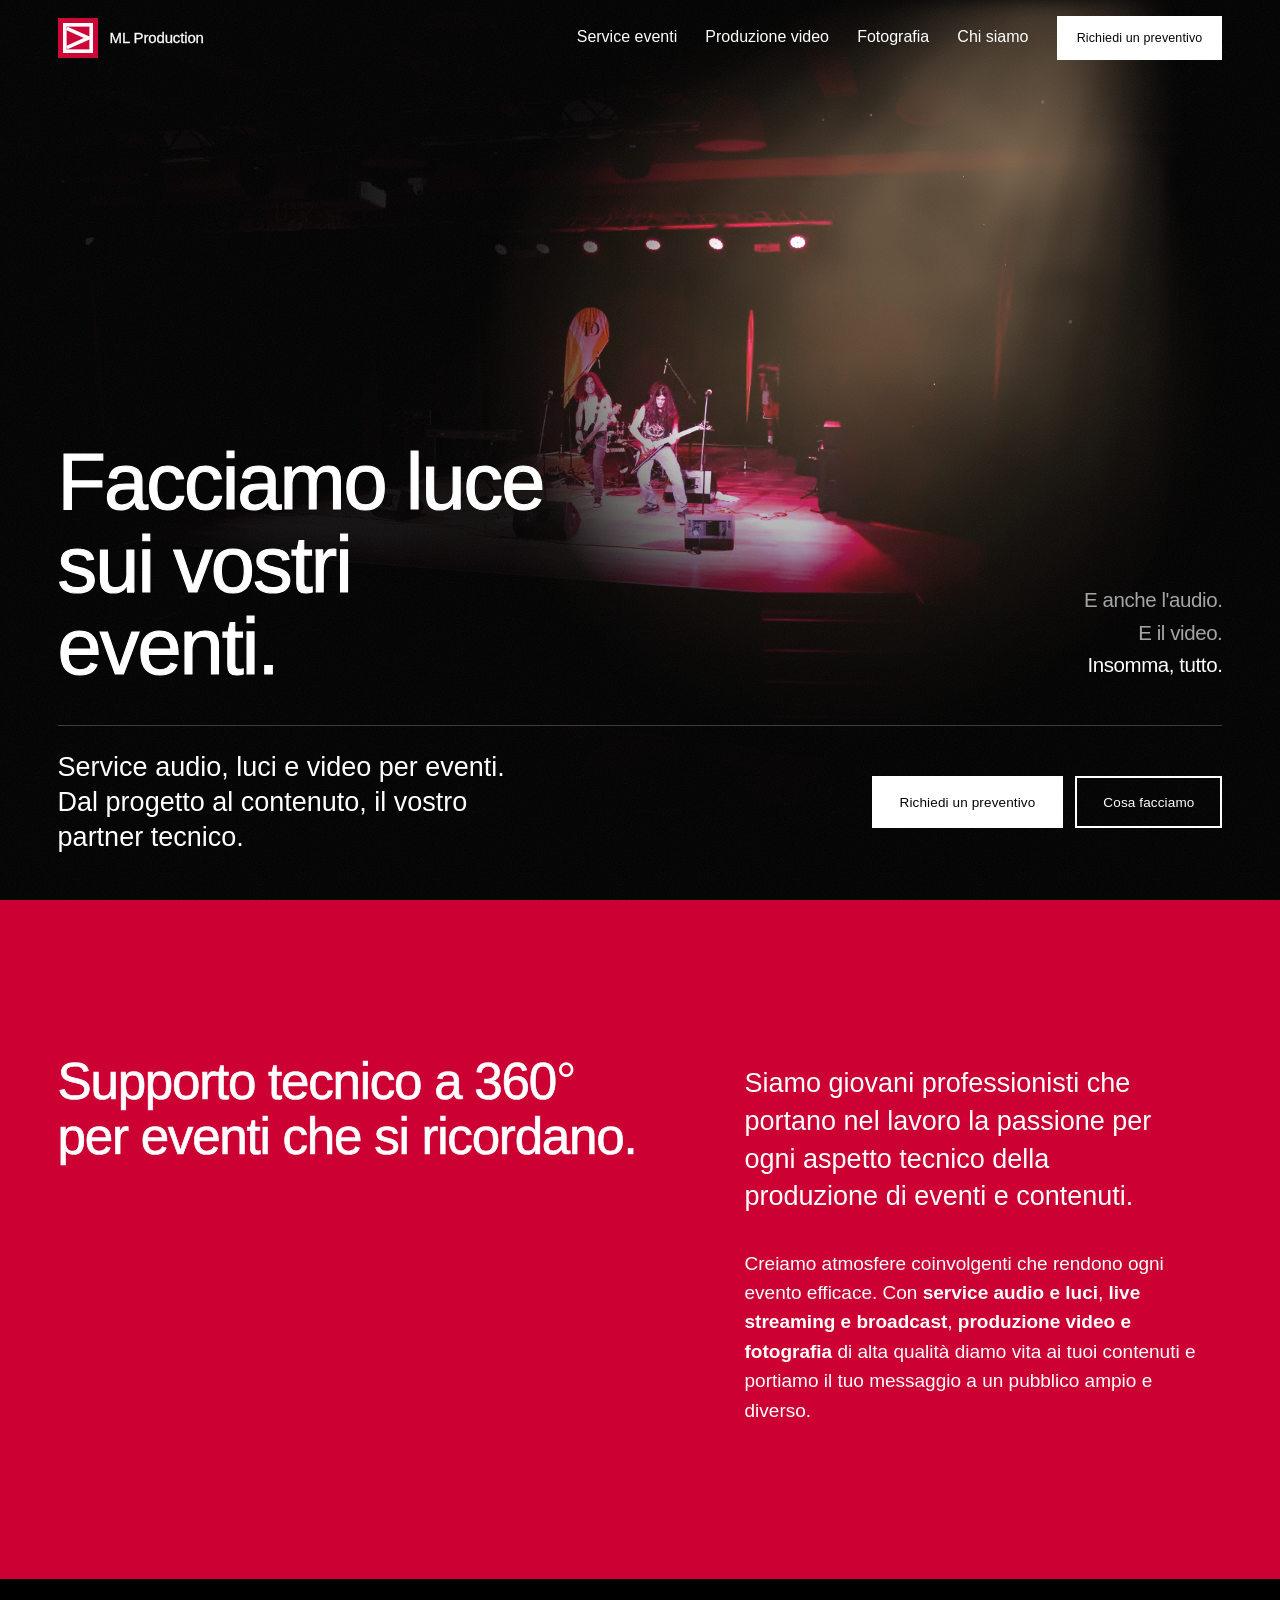
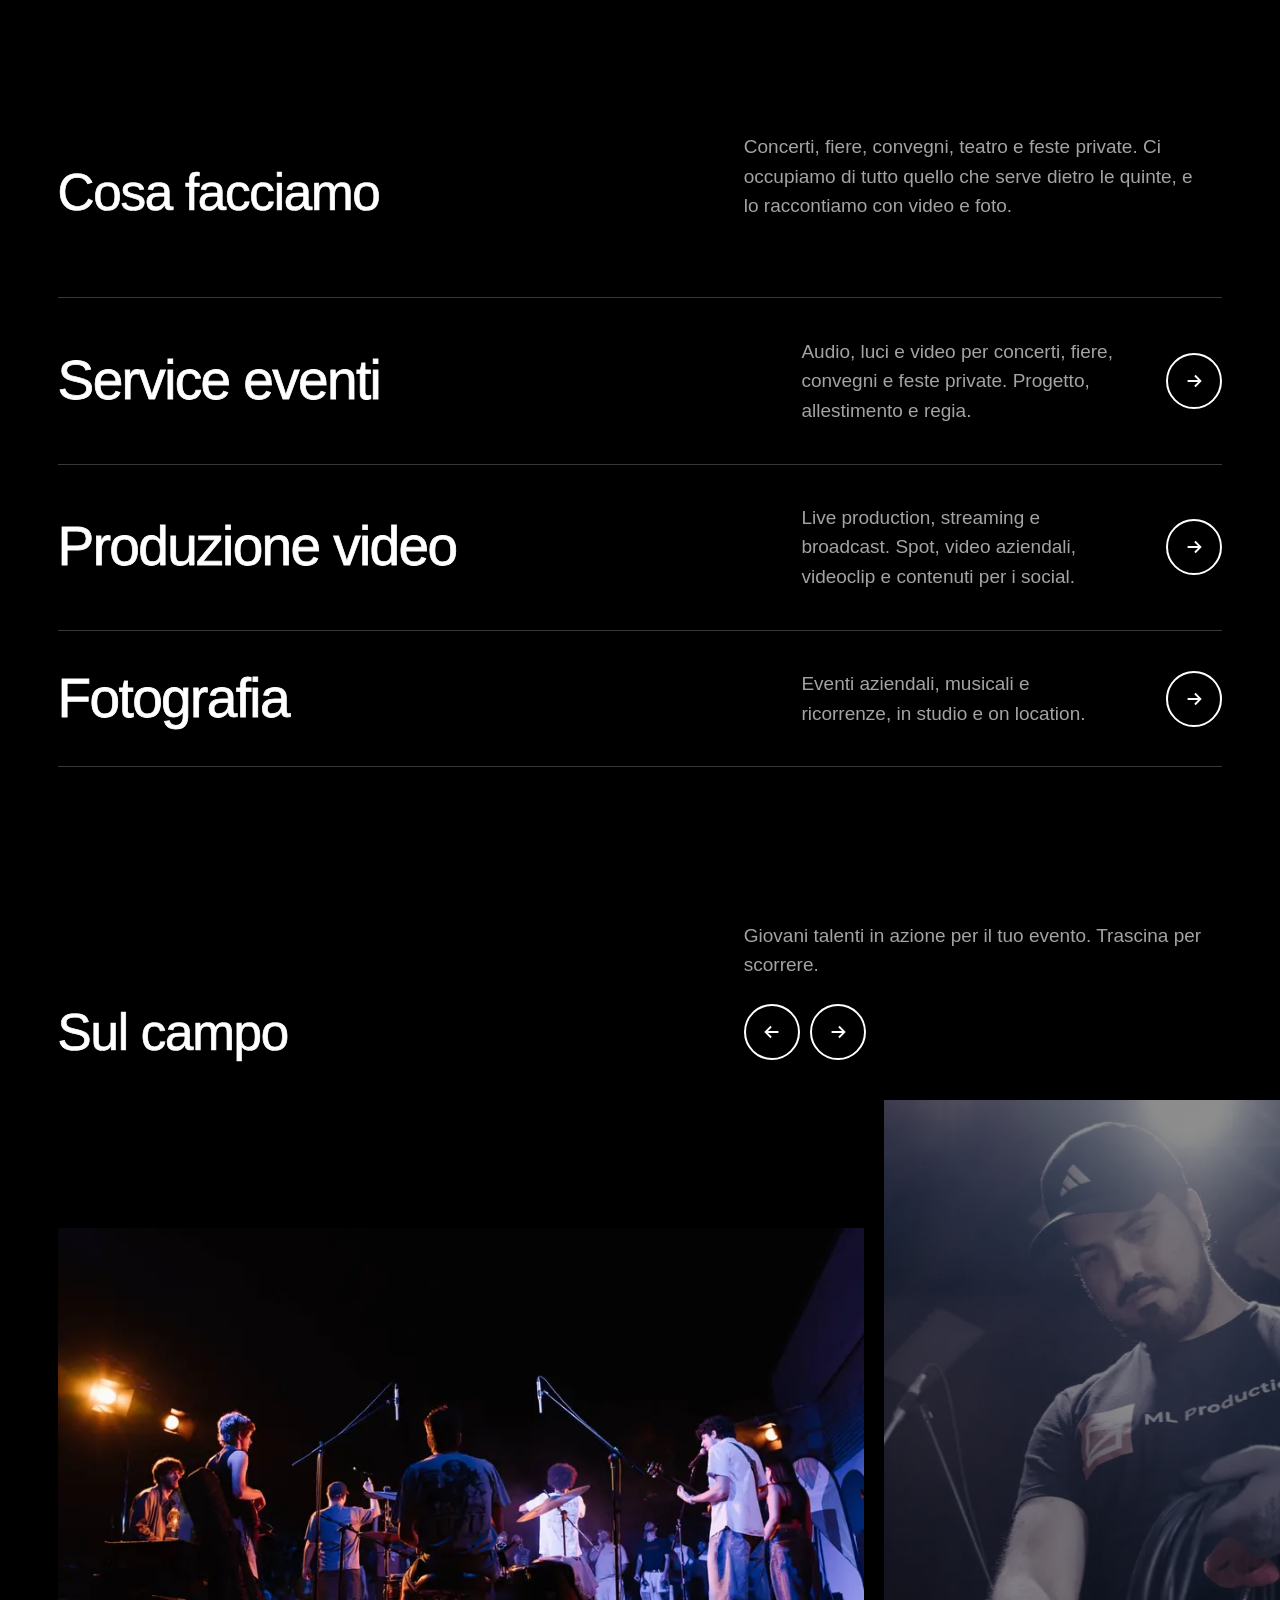
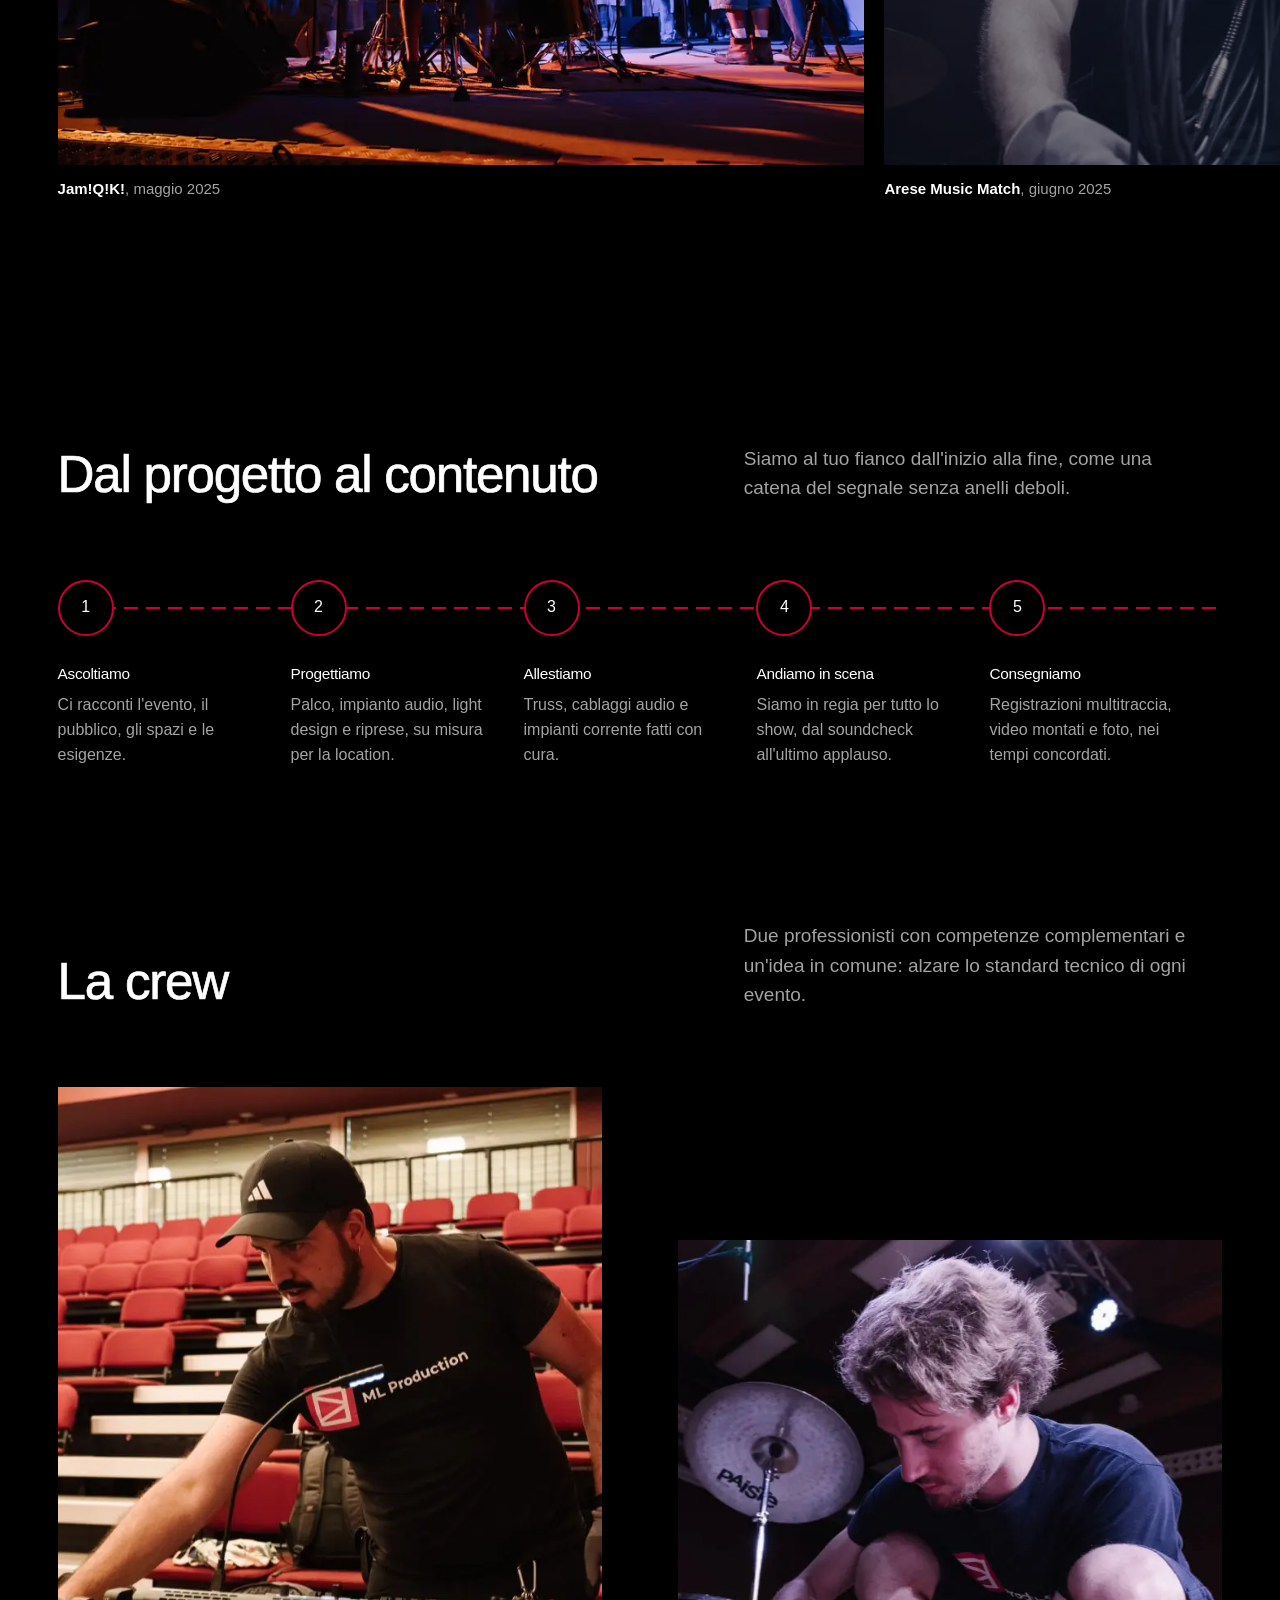
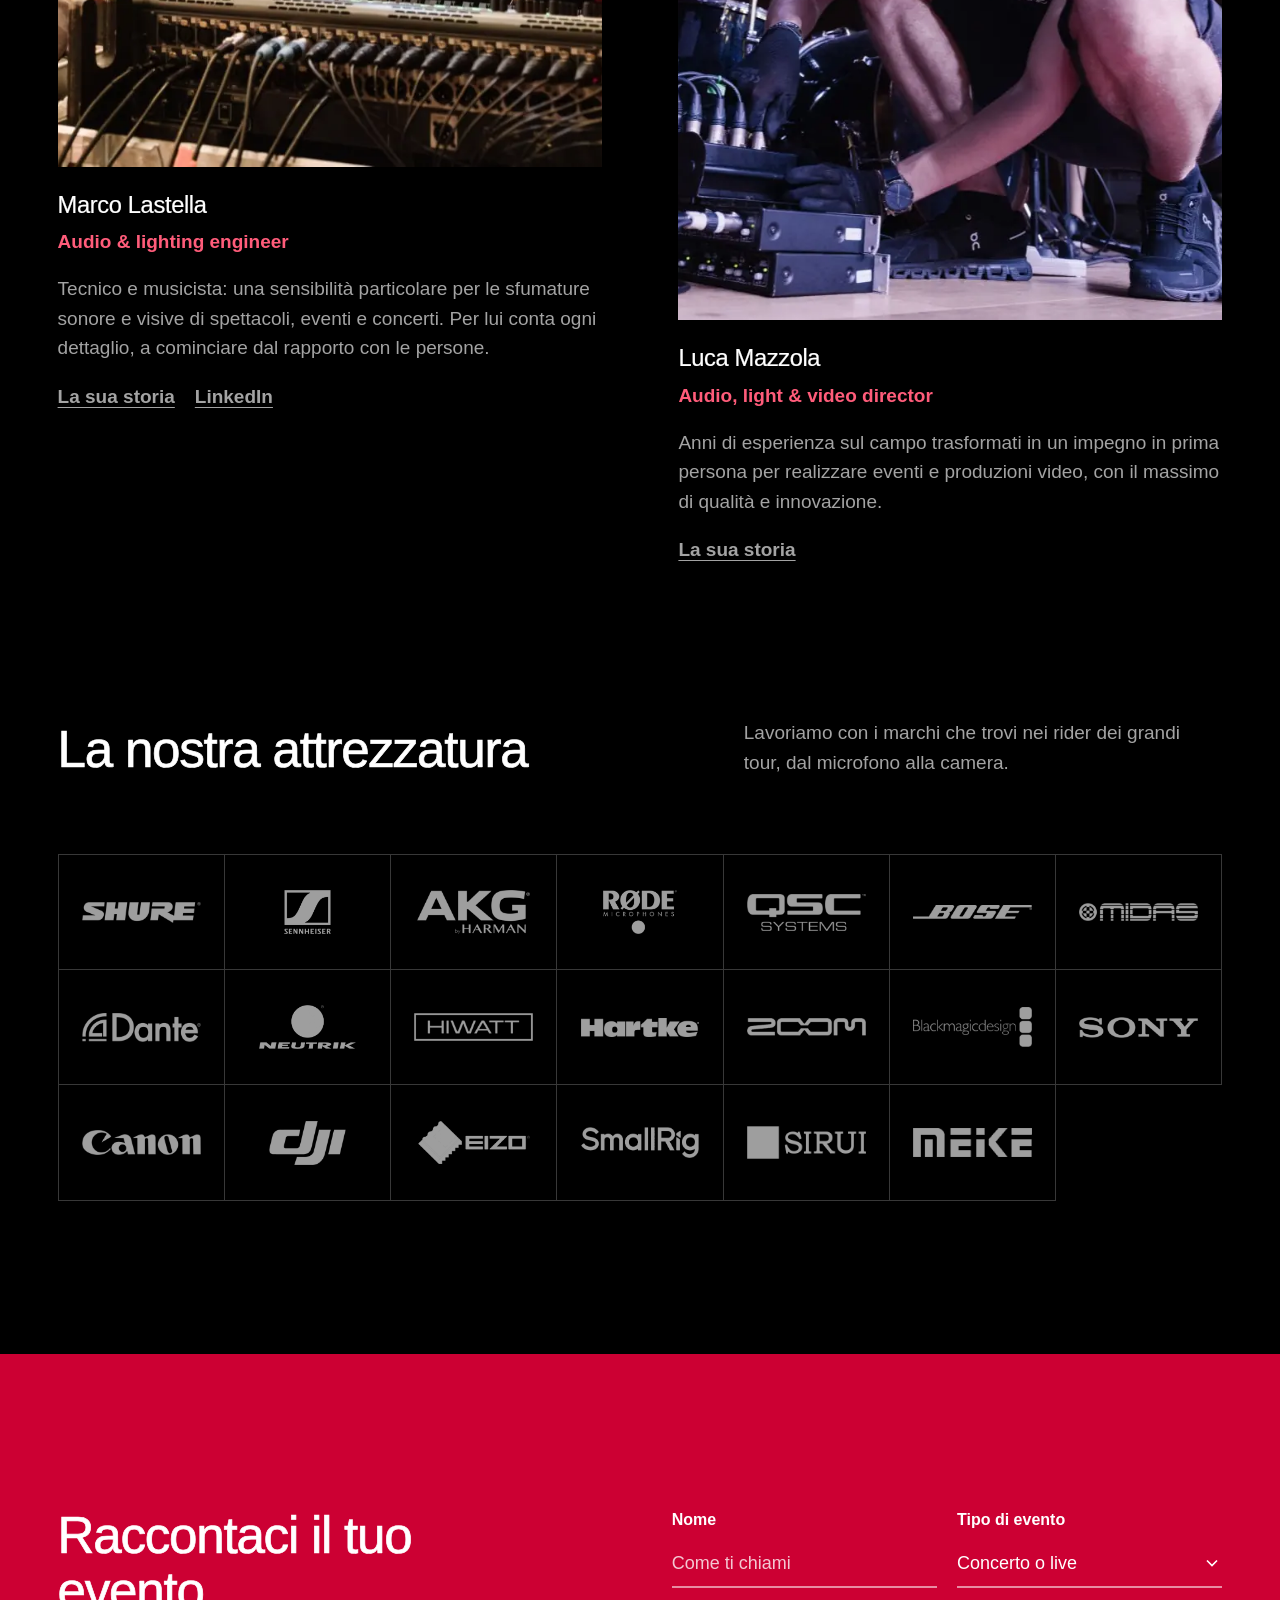
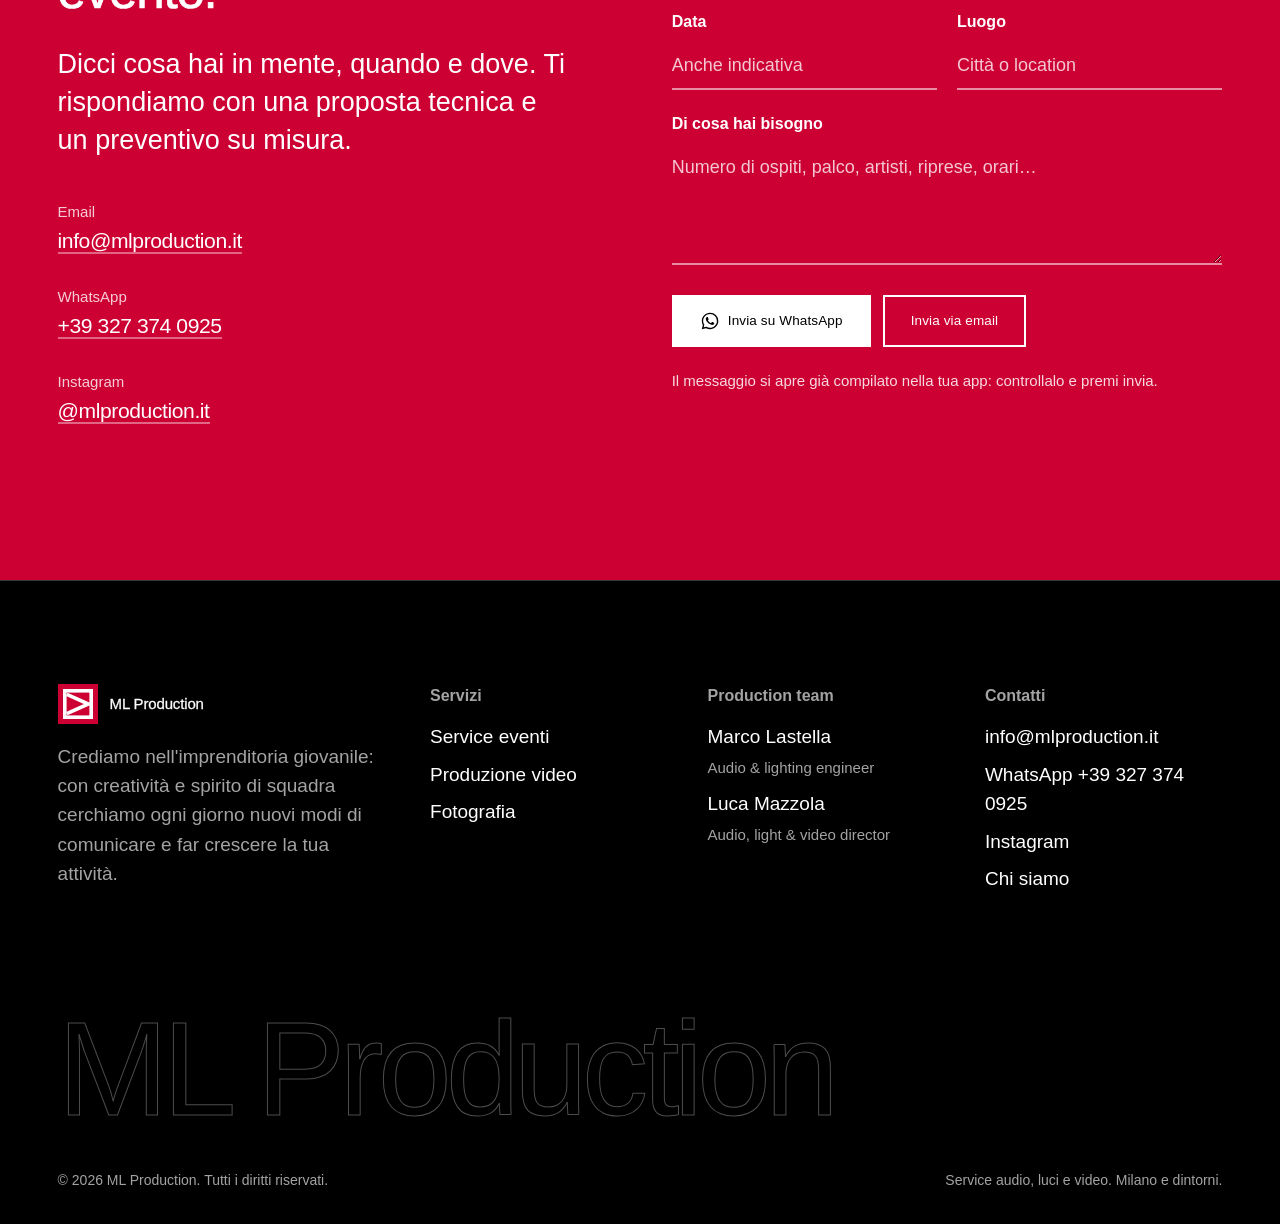
==== commit 40cbe045: "Titoli in stile QSC e occhio di bue volumetrico - Michroma (famiglia Microgramma/Eurostile) per tito" ====
--- a/index.html
+++ b/index.html
@@ -48,10 +48,9 @@
   </div>
 </div>
 <main id="main">
-<section class="spot" data-spot aria-labelledby="hero-t">
+<section class="spot" data-spot data-x=".58" data-y=".5" aria-labelledby="hero-t">
   <div class="spot__img" style="background-image:url('assets/img/stage-red.webp')" role="img" aria-label="Palco illuminato di rosso durante l'Arese Music Match"></div>
   <div class="spot__lit" style="background-image:url('assets/img/stage-red.webp')" aria-hidden="true"></div>
-  <div class="spot__beam" aria-hidden="true"></div>
   <div class="spot__haze" aria-hidden="true"></div>
   <div class="spot__shade" aria-hidden="true"></div>
   <div class="wrap spot__copy">
@@ -71,7 +70,7 @@
 
 <section class="flood sec" aria-labelledby="man-t">
   <div class="wrap manifesto">
-    <h2 class="h2" id="man-t">Supporto tecnico a 360° per eventi che si ricordano.</h2>
+    <h2 class="h2" id="man-t">Supporto tecnico a 360<span class="deg">°</span> per eventi che si ricordano.</h2>
     <div class="manifesto__body">
       <p class="lead">Siamo giovani professionisti che portano nel lavoro la passione per ogni aspetto tecnico della produzione di eventi e contenuti.</p>
       <p>Creiamo atmosfere coinvolgenti che rendono ogni evento efficace. Con <strong>service audio e luci</strong>, <strong>live streaming e broadcast</strong>, <strong>produzione video e fotografia</strong> di alta qualità diamo vita ai tuoi contenuti e portiamo il tuo messaggio a un pubblico ampio e diverso.</p>
@@ -268,7 +267,7 @@
         <li><a href="chi-siamo.html">Chi siamo</a></li>
       </ul></div>
     </div>
-    <p class="foot__word" aria-hidden="true">ML Production</p>
+    <p class="foot__word" aria-hidden="true"><span class="w-out">ML Production</span><span class="w-fill">ML Production</span></p>
     <div class="foot__base">
       <span>© <span data-year>2026</span> ML Production. Tutti i diritti riservati.</span>
       <span>Service audio, luci e video. Milano e dintorni.</span>
--- a/assets/css/site.css
+++ b/assets/css/site.css
@@ -1,6 +1,17 @@
 /* ML Production — 2026
-   Palco nero, rosso del logo, luce di tungsteno. Una sola famiglia: Archivo. */
-
+   Palco nero, rosso del logo, luce di tungsteno.
+   Titoli: Michroma (famiglia Microgramma/Eurostile, come QSC). Testi: Archivo. */
+
+@font-face {
+  font-family: "Michroma"; font-style: normal; font-display: swap; font-weight: 400;
+  src: url("../fonts/michroma-latin-ext.woff2") format("woff2");
+  unicode-range: U+0100-02BA, U+02BD-02C5, U+02C7-02CC, U+02CE-02D7, U+02DD-02FF, U+0304, U+0308, U+0329, U+1D00-1DBF, U+1E00-1E9F, U+1EF2-1EFF, U+2020, U+20A0-20AB, U+20AD-20C0, U+2113, U+2C60-2C7F, U+A720-A7FF;
+}
+@font-face {
+  font-family: "Michroma"; font-style: normal; font-display: swap; font-weight: 400;
+  src: url("../fonts/michroma-latin.woff2") format("woff2");
+  unicode-range: U+0000-00FF, U+0131, U+0152-0153, U+02BB-02BC, U+02C6, U+02DA, U+02DC, U+0304, U+0308, U+0329, U+2000-206F, U+20AC, U+2122, U+2191, U+2193, U+2212, U+2215, U+FEFF, U+FFFD;
+}
 @font-face {
   font-family: "Archivo"; font-style: normal; font-display: swap;
   font-weight: 100 900; font-stretch: 62% 125%;
@@ -24,15 +35,16 @@
   --tungsten: 255, 196, 138;
 
   --font: "Archivo", "Helvetica Neue", Arial, sans-serif;
+  --display: "Michroma", "Eurostile Extended", "Eurostile", "Microgramma", sans-serif;
   --gutter: clamp(20px, 4.5vw, 72px);
   --max: 1520px;
 
   --t-body: clamp(17px, 1.05vw + 10px, 19px);
   --t-small: 15px;
   --t-lead: clamp(20px, 1.4vw + 12px, 27px);
-  --t-h3: clamp(30px, 3.2vw, 52px);
-  --t-h2: clamp(52px, 8vw, 132px);
-  --t-d1: clamp(64px, 12.5vw, 228px);
+  --t-h3: clamp(19px, 1.85vw, 30px);
+  --t-h2: clamp(27px, 4vw, 70px);
+  --t-d1: clamp(34px, 6.2vw, 118px);
 
   --ease: cubic-bezier(.2, .7, .1, 1);
 }
@@ -72,18 +84,20 @@
 
 /* ---------- type ---------- */
 
-.display, .h2, .h3 {
-  font-stretch: 62%;
-  font-weight: 800;
+.display, .h2, .h3, .mi {
+  font-family: var(--display);
+  font-weight: 400;
   margin: 0;
-  letter-spacing: -.005em;
-}
-.display { font-size: var(--t-d1); line-height: .84; }
-.h2 { font-size: var(--t-h2); line-height: .88; }
-.h3 { font-size: var(--t-h3); line-height: .95; font-weight: 750; }
+  letter-spacing: -.025em;
+  -webkit-text-stroke: .014em currentColor;
+}
+.display { font-size: var(--t-d1); line-height: 1.04; }
+.h2 { font-size: var(--t-h2); line-height: 1.08; }
+.h3 { font-size: var(--t-h3); line-height: 1.2; letter-spacing: -.015em; -webkit-text-stroke: .01em currentColor; }
 .lead { font-size: var(--t-lead); line-height: 1.4; max-width: 34ch; }
 .measure { max-width: 62ch; }
 .muted { color: var(--steel); }
+.deg { font-family: var(--font); font-weight: 300; -webkit-text-stroke: 0; }
 .small { font-size: var(--t-small); }
 
 /* ---------- buttons ---------- */
@@ -94,7 +108,7 @@
   min-height: 52px; padding: 0 26px;
   background: var(--bg); color: var(--fg);
   border: 2px solid var(--bg);
-  font: 600 17px/1 var(--font);
+  font: 400 13.5px/1 var(--display); letter-spacing: .01em;
   text-decoration: none; cursor: pointer;
   transition: background .2s, color .2s, border-color .2s;
 }
@@ -119,7 +133,7 @@
 }
 .brand { display: flex; align-items: center; gap: 12px; text-decoration: none; }
 .brand svg { width: 40px; height: 40px; flex: none; }
-.brand span { font-stretch: 75%; font-weight: 800; font-size: 21px; letter-spacing: .01em; }
+.brand span { font-family: var(--display); font-size: 15px; letter-spacing: -.01em; -webkit-text-stroke: .02em currentColor; }
 
 .nav { display: flex; align-items: center; gap: clamp(16px, 2.2vw, 36px); }
 .nav a {
@@ -127,7 +141,7 @@
   padding: 6px 0; border-bottom: 2px solid transparent;
 }
 .nav a:hover, .nav a[aria-current="page"] { border-bottom-color: var(--red); }
-.nav .btn { min-height: 44px; padding: 0 18px; font-size: 16px; border-bottom-width: 2px; }
+.nav .btn { min-height: 44px; padding: 0 18px; font-size: 12.5px; border-bottom-width: 2px; }
 .nav .btn:hover { border-color: var(--red); }
 
 .burger {
@@ -151,7 +165,7 @@
 .menu-open .drawer { clip-path: inset(0); visibility: visible; }
 .drawer a {
   display: block; text-decoration: none;
-  font-stretch: 62%; font-weight: 800; font-size: clamp(56px, 15vw, 96px); line-height: .95;
+  font-family: var(--display); font-size: clamp(22px, 6.6vw, 40px); line-height: 1.45; letter-spacing: -.02em;
 }
 .drawer__meta { margin-top: 32px; display: grid; gap: 4px; font-size: 17px; }
 .drawer__meta a { font: inherit; font-size: 17px; text-decoration: underline; text-underline-offset: 3px; }
@@ -181,13 +195,14 @@
           mask-image: radial-gradient(circle var(--r) at var(--x) var(--y), #000 0%, #000 52%, rgba(0,0,0,.55) 72%, transparent 100%);
   filter: brightness(1.45) contrast(1.08) saturate(1.1);
 }
-.spot__beam {
-  position: absolute; inset: 0; pointer-events: none;
-  background: linear-gradient(to bottom, rgba(var(--tungsten), .015), rgba(var(--tungsten), .13));
-  clip-path: var(--beam, polygon(0 0, 0 0, 0 0));
-  mix-blend-mode: screen;
-  filter: blur(6px);
-}
+/* fascio volumetrico: canvas a bassa risoluzione, sfocato -> bordi morbidi */
+.spot__beam, .spot__dust {
+  position: absolute; inset: 0; width: 100%; height: 100%;
+  pointer-events: none; mix-blend-mode: screen;
+}
+.spot__beam { filter: blur(10px); opacity: 0; transition: opacity 1.2s; }
+.is-lit .spot__beam { opacity: 1; }
+.spot__dust { opacity: .9; }
 .spot__haze {
   position: absolute; inset: 0; pointer-events: none;
   background: radial-gradient(circle calc(var(--r) * 1.15) at var(--x) var(--y), rgba(var(--tungsten), .30), rgba(var(--tungsten), .10) 55%, transparent 100%);
@@ -207,11 +222,11 @@
 .spot__grid {
   display: grid; grid-template-columns: minmax(0, 1fr) auto; gap: 24px 48px; align-items: end;
 }
-.spot h1 { max-width: 9.5ch; }
+.spot h1 { max-width: 12ch; }
 .punch { margin: 0; display: grid; gap: .1em; text-align: right; padding-bottom: .4em; }
 .punch span {
   display: block;
-  font-stretch: 62%; font-weight: 800; font-size: clamp(30px, 4.2vw, 72px); line-height: .95;
+  font-family: var(--display); font-size: clamp(15px, 1.6vw, 27px); line-height: 1.5; letter-spacing: -.02em;
   color: var(--steel);
 }
 .punch span:last-child { color: var(--white); }
@@ -235,6 +250,14 @@
   .spot__img { background-position: 62% 40%; }
   .spot__lit { background-position: 62% 40%; }
 }
+
+.spot--page { min-height: 92svh; }
+.spot--page .spot__img, .spot--page .spot__lit { background-position: center 35%; }
+.spot--page .spot__copy .lead { margin-top: 22px; }
+.spot--page .spot__copy .btns { margin-top: 30px; }
+.spot--page h1 { max-width: 16ch; }
+.js .spot--page .spot__reveal { opacity: 0; transform: translateY(14px); }
+.is-lit .spot__reveal { opacity: 1 !important; transform: none !important; transition: opacity .7s .5s, transform .9s .5s var(--ease); }
 
 /* ---------- page hero (pagine interne) ---------- */
 
@@ -289,7 +312,7 @@
 }
 .fader:hover::before, .fader:focus-visible::before { transform: scaleY(1); }
 .fader:focus-visible { outline: none; }
-.fader__name { font-stretch: 62%; font-weight: 800; font-size: clamp(56px, 9vw, 150px); line-height: .85; }
+.fader__name { font-family: var(--display); font-size: clamp(24px, 4.3vw, 74px); line-height: 1.05; letter-spacing: -.03em; -webkit-text-stroke: .014em currentColor; }
 .fader__desc { margin: 0; color: var(--steel); transition: color .3s; }
 .fader:hover .fader__desc, .fader:focus-visible .fader__desc { color: var(--white); }
 .fader__go {
@@ -330,7 +353,11 @@
 .reel__track::-webkit-scrollbar { display: none; }
 .reel__track.is-drag { cursor: grabbing; scroll-snap-type: none; }
 .reel figure { margin: 0; flex: none; scroll-snap-align: start; }
-.reel img { height: clamp(260px, 42vw, 560px); width: auto; object-fit: cover; user-select: none; -webkit-user-drag: none; }
+.reel img {
+  height: clamp(260px, 42vw, 560px); width: auto; object-fit: cover; user-select: none; -webkit-user-drag: none;
+  filter: brightness(calc(.22 + var(--lit, 1) * .78)) saturate(calc(.15 + var(--lit, 1) * .85));
+}
+.reel figure:hover img { --lit: 1; }
 .reel figure.is-tall img { height: clamp(320px, 52vw, 700px); }
 .reel figcaption { margin-top: 12px; font-size: var(--t-small); color: var(--steel); }
 .reel figcaption b { color: var(--white); font-weight: 600; }
@@ -353,9 +380,9 @@
 .chain__n {
   position: relative; display: grid; place-items: center;
   width: 56px; height: 56px; border-radius: 50%; background: var(--black);
-  border: 2px solid var(--red); font-weight: 700; font-size: 19px; margin-bottom: 28px;
-}
-.chain h3 { margin: 0 0 10px; font-stretch: 75%; font-weight: 750; font-size: clamp(24px, 2vw, 32px); line-height: 1.05; }
+  border: 2px solid var(--red); font-family: var(--display); font-size: 16px; margin-bottom: 28px;
+}
+.chain h3 { margin: 0 0 10px; font-family: var(--display); font-weight: 400; font-size: clamp(15px, 1.2vw, 19px); line-height: 1.3; letter-spacing: -.02em; }
 .chain p { margin: 0; color: var(--steel); font-size: 16px; }
 @media (max-width: 1000px) {
   .chain { grid-template-columns: 1fr; gap: 36px; }
@@ -431,7 +458,7 @@
 .contact__direct { display: grid; gap: 28px; margin-top: 40px; }
 .contact__direct a { text-decoration: none; display: block; }
 .contact__direct small { display: block; font-size: var(--t-small); opacity: .8; margin-bottom: 2px; }
-.contact__direct strong { font-stretch: 75%; font-weight: 750; font-size: clamp(26px, 2.6vw, 40px); line-height: 1.1; border-bottom: 2px solid rgba(255,255,255,.4); transition: border-color .2s; overflow-wrap: anywhere; }
+.contact__direct strong { font-family: var(--display); font-weight: 400; font-size: clamp(16px, 1.65vw, 26px); line-height: 1.5; letter-spacing: -.02em; border-bottom: 2px solid rgba(255,255,255,.4); transition: border-color .2s; overflow-wrap: anywhere; }
 .contact__direct a:hover strong { border-color: var(--white); }
 
 .form { display: grid; grid-template-columns: 1fr 1fr; gap: 22px 20px; }
@@ -468,11 +495,19 @@
 .foot a:hover { text-decoration: underline; text-underline-offset: 3px; }
 .foot__phil { color: var(--steel); max-width: 38ch; margin-top: 18px; }
 .foot__word {
-  margin: clamp(56px, 8vw, 120px) 0 24px;
-  font-stretch: 62%; font-weight: 900; line-height: .78;
-  font-size: clamp(48px, 18vw, 330px); letter-spacing: -.01em;
-  color: transparent; -webkit-text-stroke: 1.5px rgba(255,255,255,.35);
-  white-space: nowrap; overflow: hidden;
+  position: relative; display: grid;
+  margin: clamp(56px, 8vw, 120px) 0 28px;
+  font-family: var(--display); line-height: 1.1;
+  font-size: 10.4vw; letter-spacing: -.045em;
+  white-space: nowrap;
+}
+@media (min-width: 1680px) { .foot__word { font-size: 172px; } }
+.foot__word span { grid-area: 1 / 1; }
+.foot__word .w-out { color: transparent; -webkit-text-stroke: 1px rgba(255,255,255,.3); }
+.foot__word .w-fill {
+  color: var(--white);
+  -webkit-mask-image: radial-gradient(circle 260px at var(--fx, -999px) var(--fy, -999px), #000 0%, rgba(0,0,0,.6) 40%, transparent 100%);
+          mask-image: radial-gradient(circle 260px at var(--fx, -999px) var(--fy, -999px), #000 0%, rgba(0,0,0,.6) 40%, transparent 100%);
 }
 .foot__base { display: flex; flex-wrap: wrap; justify-content: space-between; gap: 12px; font-size: 14px; color: var(--steel); }
 @media (max-width: 900px) { .foot__grid { grid-template-columns: 1fr 1fr; } }
@@ -491,6 +526,13 @@
 .wa:hover { transform: scale(1.06); background: var(--red); color: var(--white); }
 .wa svg { width: 28px; height: 28px; }
 
+/* grana pellicola */
+body::after {
+  content: ""; position: fixed; inset: 0; z-index: 70; pointer-events: none;
+  background-image: url("data:image/svg+xml,%3Csvg xmlns='http://www.w3.org/2000/svg' width='180' height='180'%3E%3Cfilter id='n'%3E%3CfeTurbulence type='fractalNoise' baseFrequency='.85' numOctaves='3' stitchTiles='stitch'/%3E%3CfeColorMatrix values='0 0 0 0 1 0 0 0 0 1 0 0 0 0 1 0 0 0 .9 0'/%3E%3C/filter%3E%3Crect width='100%25' height='100%25' filter='url(%23n)'/%3E%3C/svg%3E");
+  opacity: .055;
+}
+
 .vh { position: absolute !important; width: 1px; height: 1px; overflow: hidden; clip: rect(0 0 0 0); white-space: nowrap; }
 
 @media (prefers-reduced-motion: reduce) {
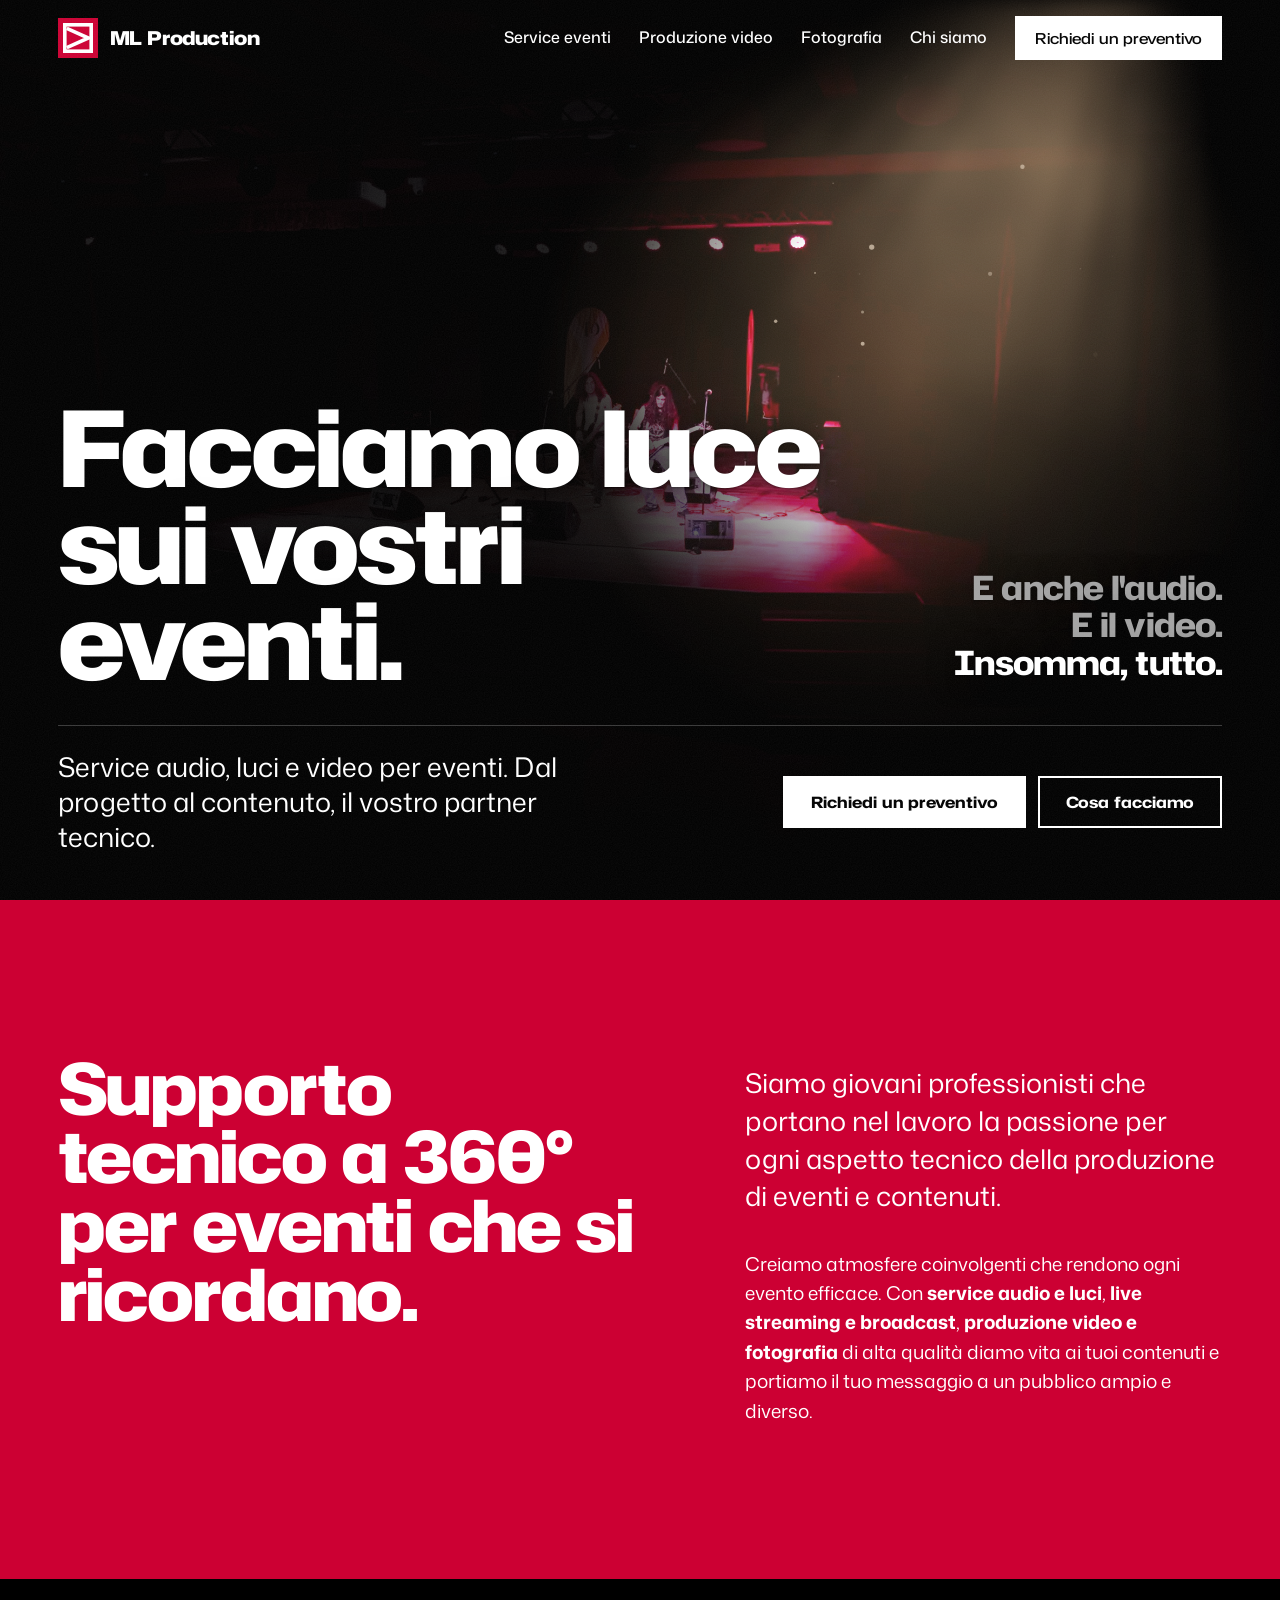
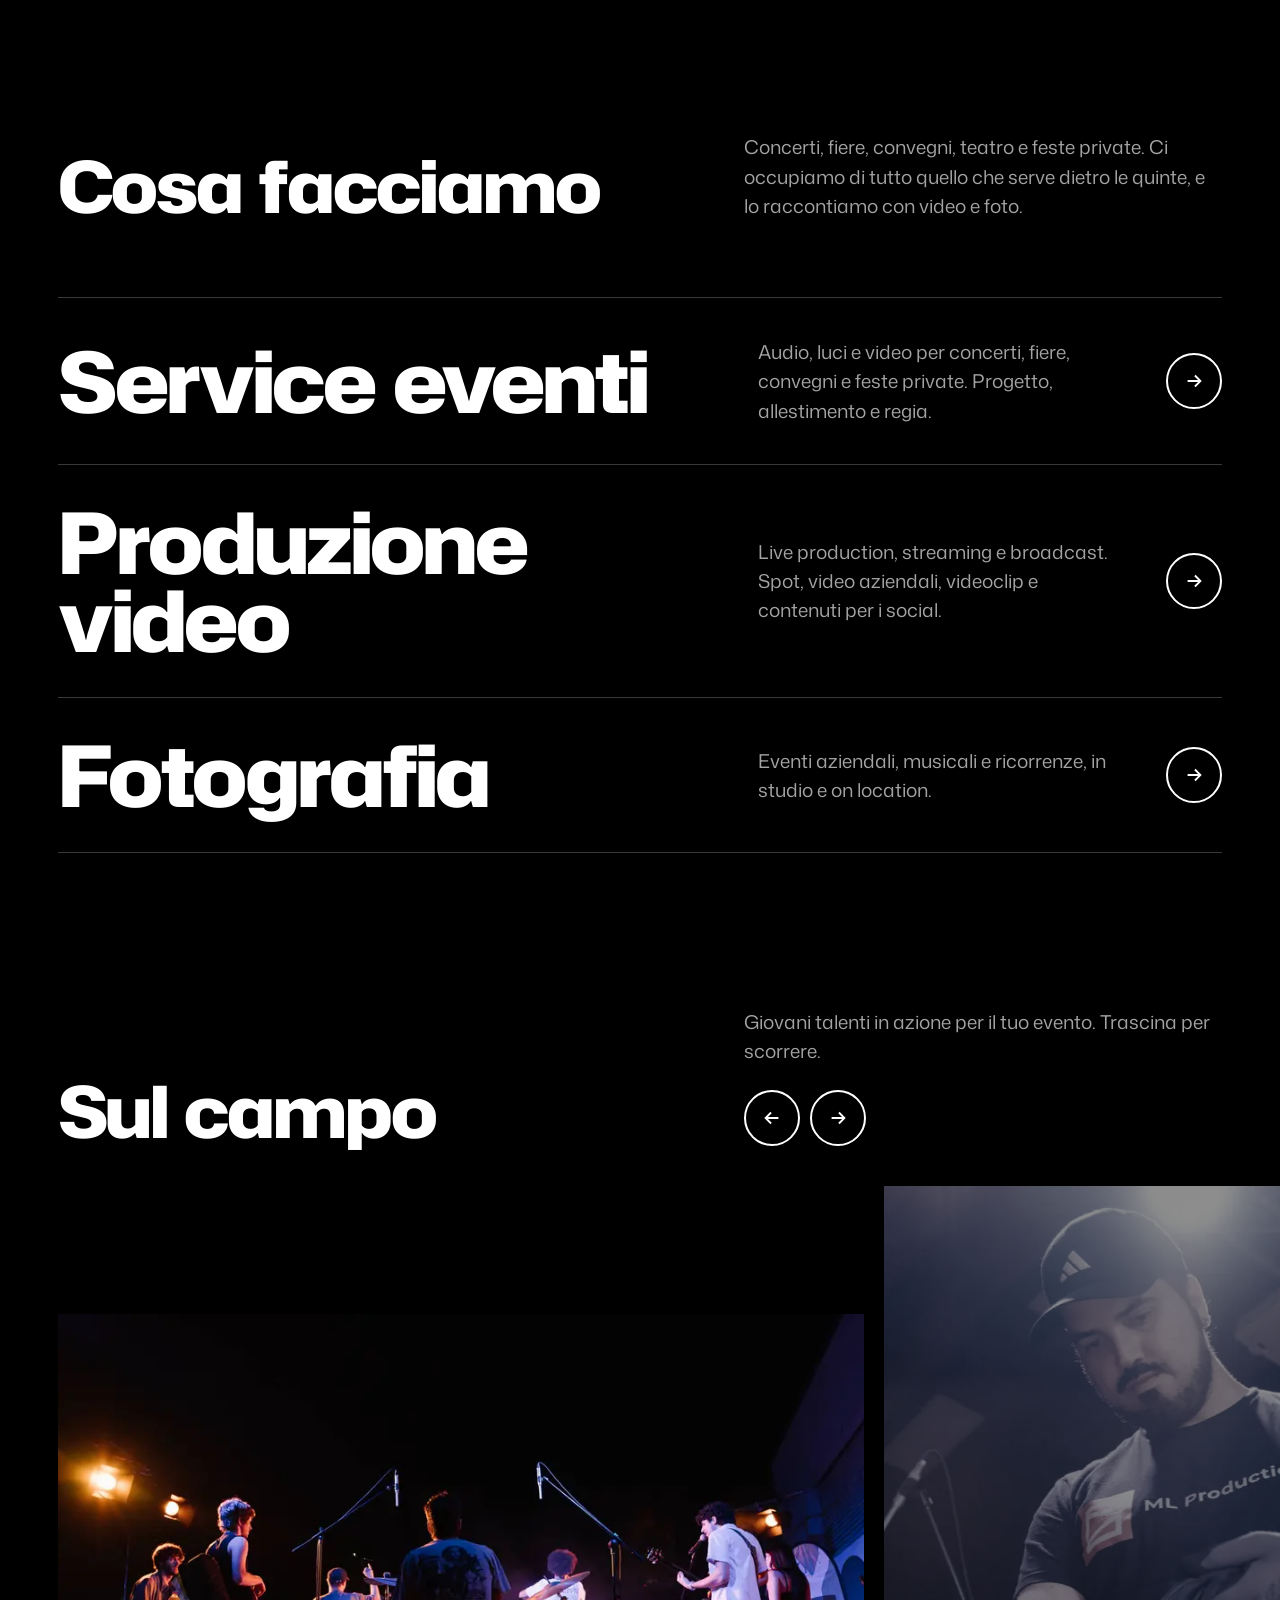
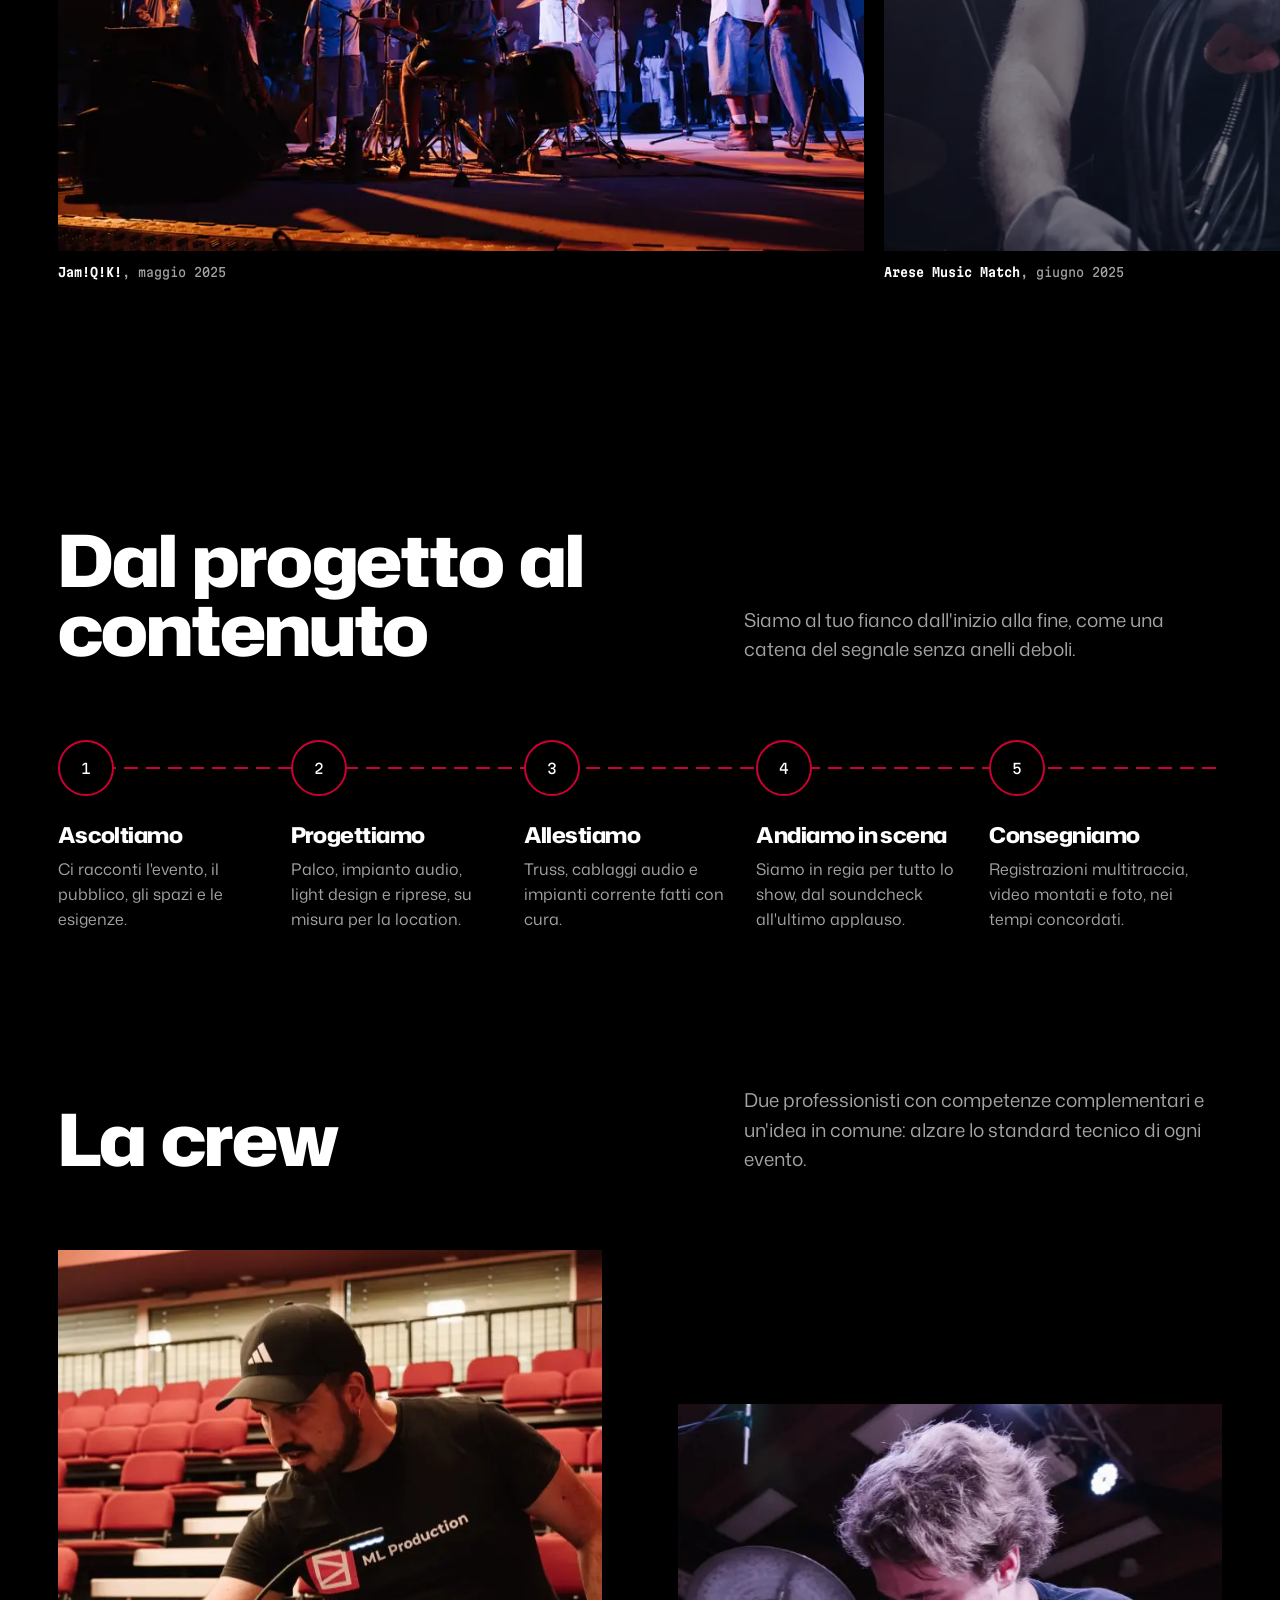
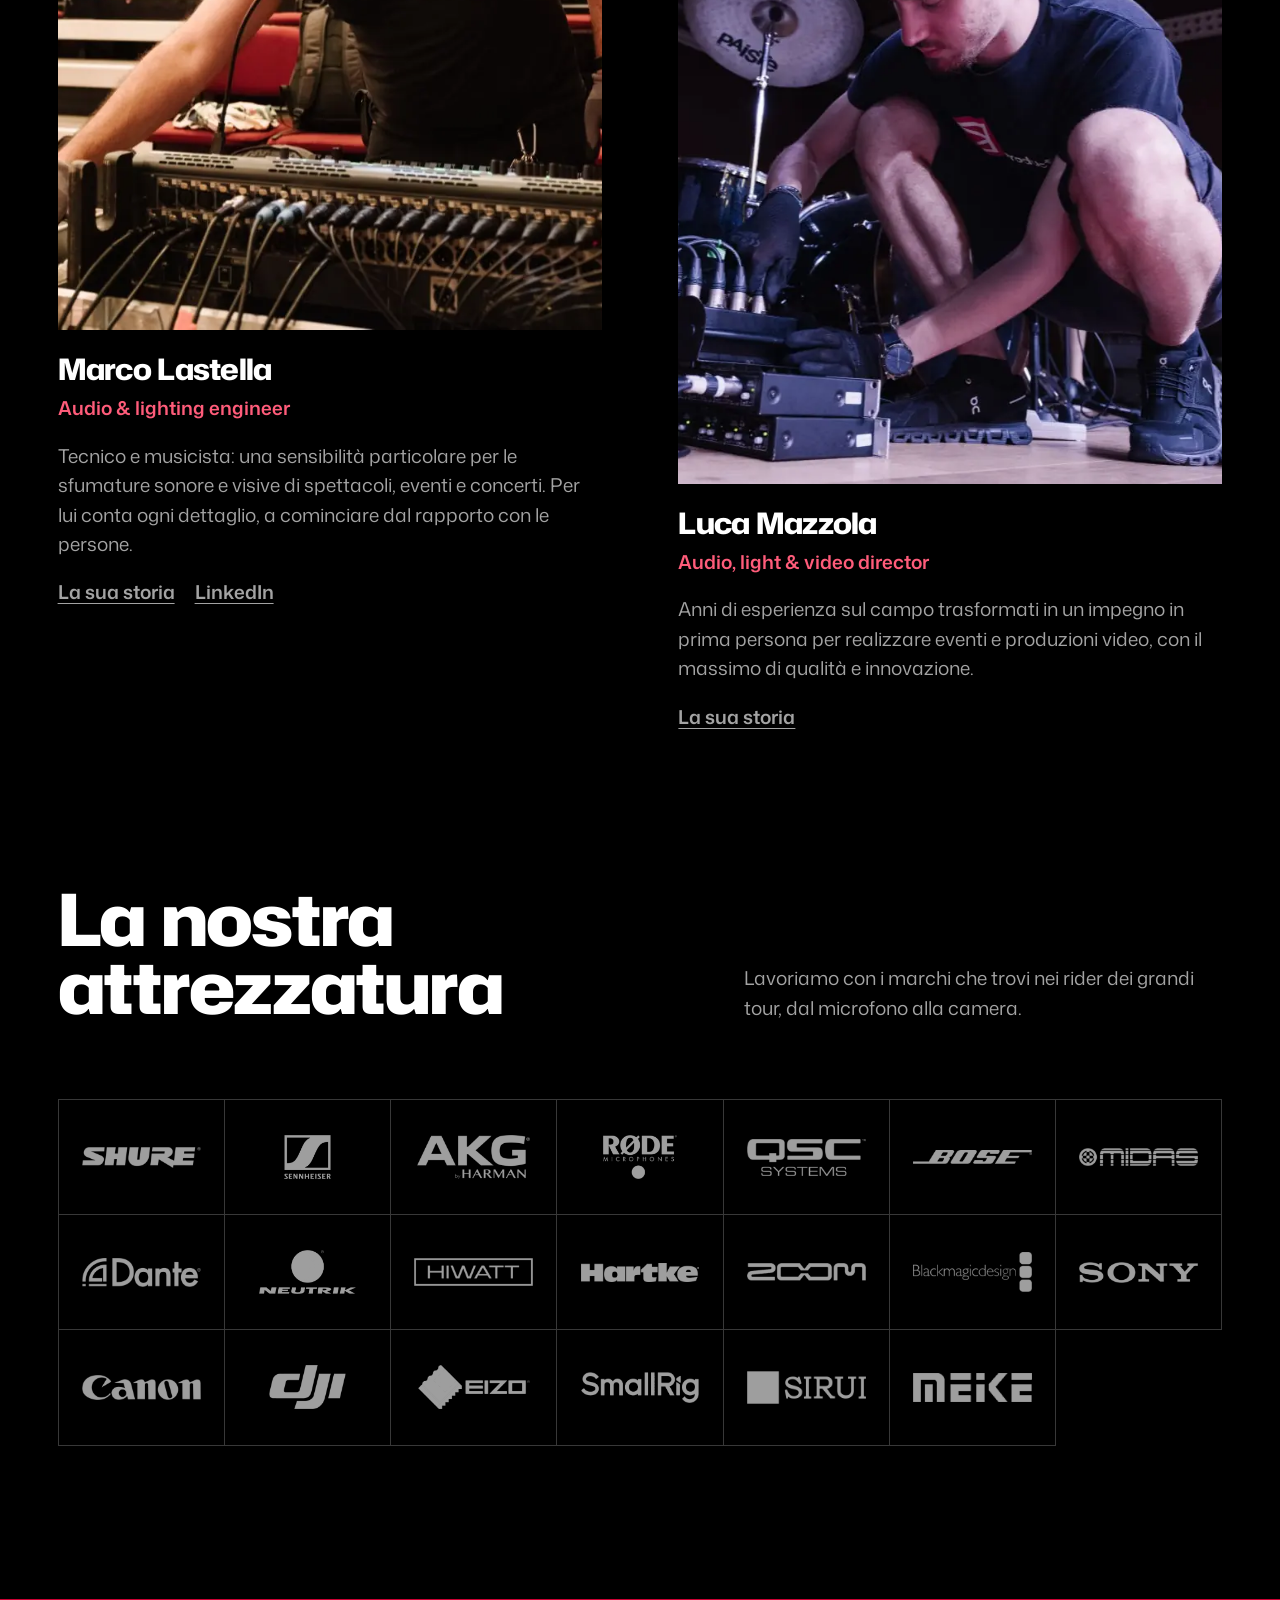
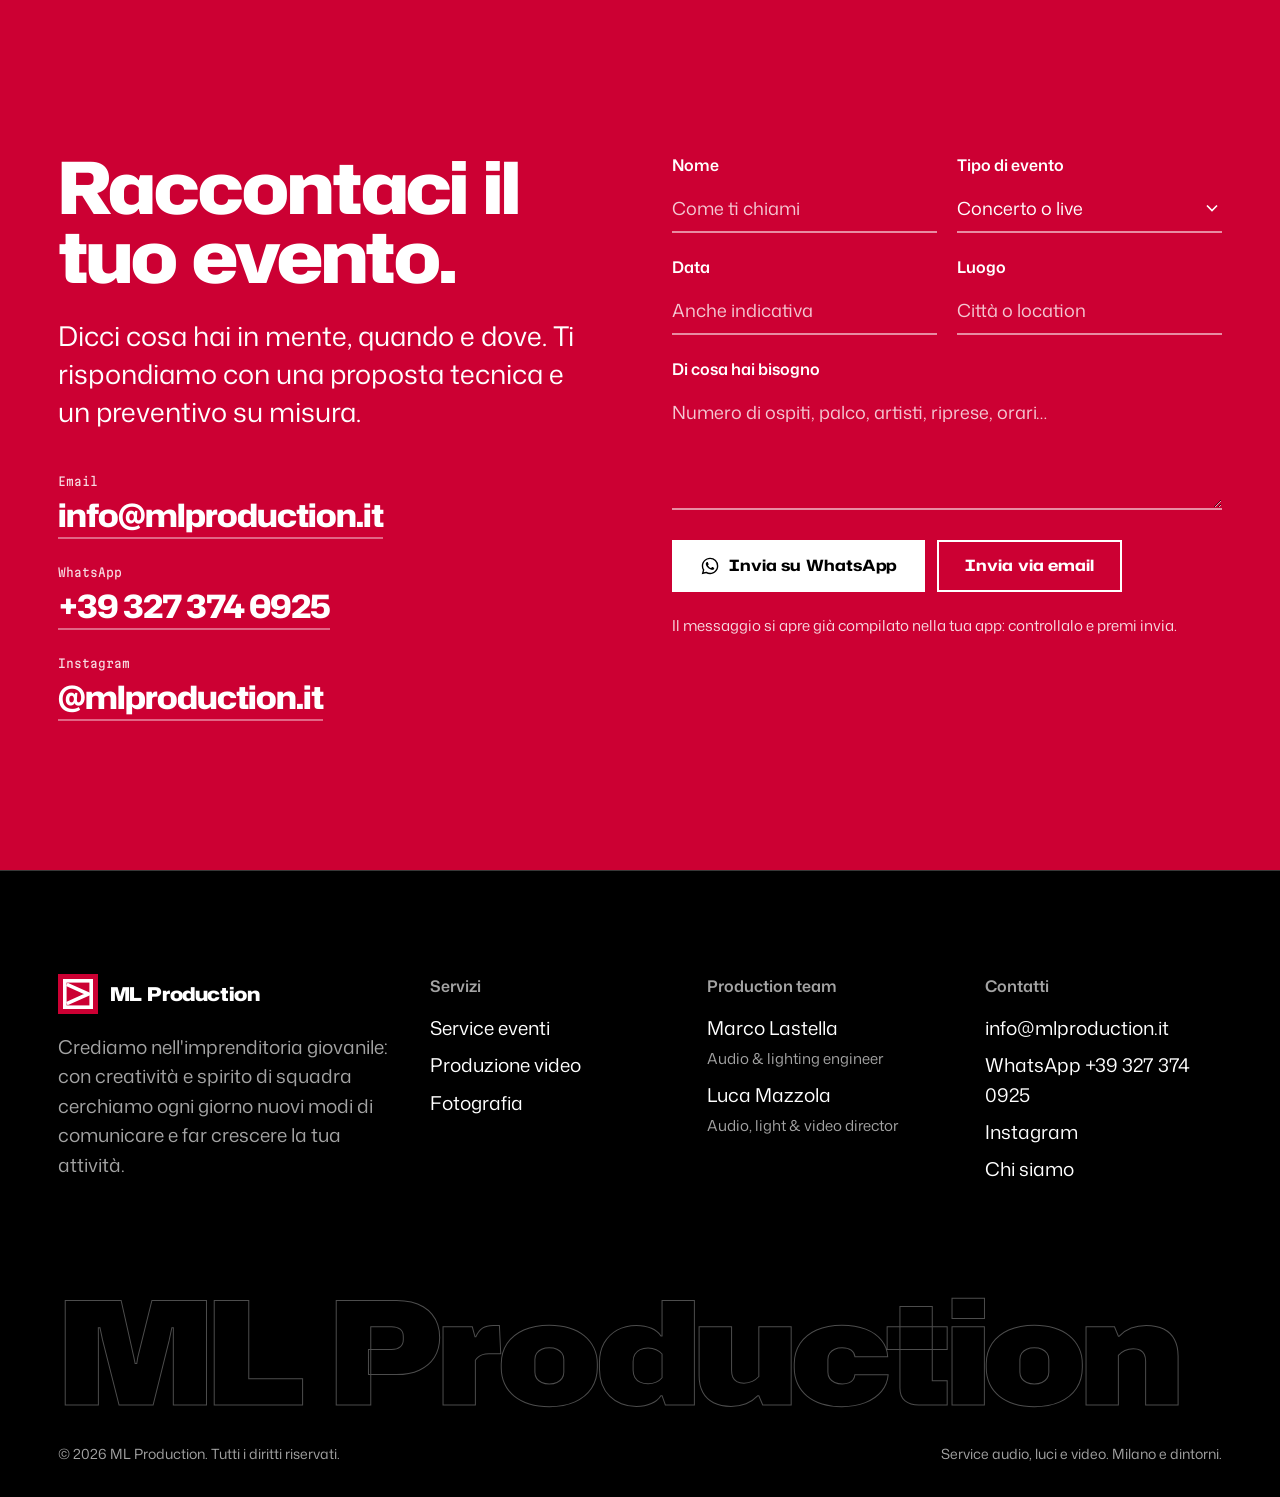
==== commit 1a9f7654: "Nuovo sistema tipografico tecnico Hubot Sans per titoli e pulsanti, Mona Sans per i testi, Martian M" ====
--- a/index.html
+++ b/index.html
@@ -14,7 +14,8 @@
 <meta name="theme-color" content="#000000">
 <link rel="icon" href="assets/img/favicon.svg" type="image/svg+xml">
 <link rel="apple-touch-icon" href="assets/img/apple-touch-icon.png">
-<link rel="preload" href="assets/fonts/archivo-latin.woff2" as="font" type="font/woff2" crossorigin>
+<link rel="preload" href="assets/fonts/hubot-sans-latin.woff2" as="font" type="font/woff2" crossorigin>
+<link rel="preload" href="assets/fonts/mona-sans-latin.woff2" as="font" type="font/woff2" crossorigin>
 <link rel="stylesheet" href="assets/css/site.css">
 <script>document.documentElement.classList.add("js")</script>
 </head>
--- a/assets/css/site.css
+++ b/assets/css/site.css
@@ -1,27 +1,43 @@
 /* ML Production — 2026
    Palco nero, rosso del logo, luce di tungsteno.
-   Titoli: Michroma (famiglia Microgramma/Eurostile, come QSC). Testi: Archivo. */
+   Titoli: Hubot Sans (GitHub/Degarism) — grotesk tecnico con angoli tagliati.
+   Testi: Mona Sans, la famiglia gemella. Dati tecnici: Martian Mono.
+   Tutti con licenza SIL Open Font License. */
 
 @font-face {
-  font-family: "Michroma"; font-style: normal; font-display: swap; font-weight: 400;
-  src: url("../fonts/michroma-latin-ext.woff2") format("woff2");
-  unicode-range: U+0100-02BA, U+02BD-02C5, U+02C7-02CC, U+02CE-02D7, U+02DD-02FF, U+0304, U+0308, U+0329, U+1D00-1DBF, U+1E00-1E9F, U+1EF2-1EFF, U+2020, U+20A0-20AB, U+20AD-20C0, U+2113, U+2C60-2C7F, U+A720-A7FF;
+  font-family: "Hubot Sans"; font-style: normal; font-display: swap;
+  font-weight: 200 900; font-stretch: 75% 125%;
+  src: url("../fonts/hubot-sans-latin-ext.woff2") format("woff2");
+  unicode-range: U+0100-02BA, U+02BD-02C5, U+02C7-02CC, U+02CE-02D7, U+02DD-02FF, U+0304, U+0308, U+0329, U+1D00-1DBF, U+1E00-1E9F, U+1EF2-1EFF, U+2020, U+20A0-20AB, U+20AD-20C4, U+2113, U+2C60-2C7F, U+A720-A7FF;
 }
 @font-face {
-  font-family: "Michroma"; font-style: normal; font-display: swap; font-weight: 400;
-  src: url("../fonts/michroma-latin.woff2") format("woff2");
+  font-family: "Hubot Sans"; font-style: normal; font-display: swap;
+  font-weight: 200 900; font-stretch: 75% 125%;
+  src: url("../fonts/hubot-sans-latin.woff2") format("woff2");
   unicode-range: U+0000-00FF, U+0131, U+0152-0153, U+02BB-02BC, U+02C6, U+02DA, U+02DC, U+0304, U+0308, U+0329, U+2000-206F, U+20AC, U+2122, U+2191, U+2193, U+2212, U+2215, U+FEFF, U+FFFD;
 }
 @font-face {
-  font-family: "Archivo"; font-style: normal; font-display: swap;
-  font-weight: 100 900; font-stretch: 62% 125%;
-  src: url("../fonts/archivo-latin-ext.woff2") format("woff2");
-  unicode-range: U+0100-02BA, U+02BD-02C5, U+02C7-02CC, U+02CE-02D7, U+02DD-02FF, U+0304, U+0308, U+0329, U+1D00-1DBF, U+1E00-1E9F, U+1EF2-1EFF, U+2020, U+20A0-20AB, U+20AD-20C0, U+2113, U+2C60-2C7F, U+A720-A7FF;
+  font-family: "Mona Sans"; font-style: normal; font-display: swap;
+  font-weight: 200 900; font-stretch: 75% 125%;
+  src: url("../fonts/mona-sans-latin-ext.woff2") format("woff2");
+  unicode-range: U+0100-02BA, U+02BD-02C5, U+02C7-02CC, U+02CE-02D7, U+02DD-02FF, U+0304, U+0308, U+0329, U+1D00-1DBF, U+1E00-1E9F, U+1EF2-1EFF, U+2020, U+20A0-20AB, U+20AD-20C4, U+2113, U+2C60-2C7F, U+A720-A7FF;
 }
 @font-face {
-  font-family: "Archivo"; font-style: normal; font-display: swap;
-  font-weight: 100 900; font-stretch: 62% 125%;
-  src: url("../fonts/archivo-latin.woff2") format("woff2");
+  font-family: "Mona Sans"; font-style: normal; font-display: swap;
+  font-weight: 200 900; font-stretch: 75% 125%;
+  src: url("../fonts/mona-sans-latin.woff2") format("woff2");
+  unicode-range: U+0000-00FF, U+0131, U+0152-0153, U+02BB-02BC, U+02C6, U+02DA, U+02DC, U+0304, U+0308, U+0329, U+2000-206F, U+20AC, U+2122, U+2191, U+2193, U+2212, U+2215, U+FEFF, U+FFFD;
+}
+@font-face {
+  font-family: "Martian Mono"; font-style: normal; font-display: swap;
+  font-weight: 100 800; font-stretch: 75% 112.5%;
+  src: url("../fonts/martian-mono-latin-ext.woff2") format("woff2");
+  unicode-range: U+0100-02BA, U+02BD-02C5, U+02C7-02CC, U+02CE-02D7, U+02DD-02FF, U+0304, U+0308, U+0329, U+1D00-1DBF, U+1E00-1E9F, U+1EF2-1EFF, U+2020, U+20A0-20AB, U+20AD-20C4, U+2113, U+2C60-2C7F, U+A720-A7FF;
+}
+@font-face {
+  font-family: "Martian Mono"; font-style: normal; font-display: swap;
+  font-weight: 100 800; font-stretch: 75% 112.5%;
+  src: url("../fonts/martian-mono-latin.woff2") format("woff2");
   unicode-range: U+0000-00FF, U+0131, U+0152-0153, U+02BB-02BC, U+02C6, U+02DA, U+02DC, U+0304, U+0308, U+0329, U+2000-206F, U+20AC, U+2122, U+2191, U+2193, U+2212, U+2215, U+FEFF, U+FFFD;
 }
 
@@ -34,17 +50,18 @@
   --line: rgba(255, 255, 255, .22);
   --tungsten: 255, 196, 138;
 
-  --font: "Archivo", "Helvetica Neue", Arial, sans-serif;
-  --display: "Michroma", "Eurostile Extended", "Eurostile", "Microgramma", sans-serif;
+  --font: "Mona Sans", "Helvetica Neue", Arial, sans-serif;
+  --display: "Hubot Sans", "Mona Sans", "Helvetica Neue", Arial, sans-serif;
+  --mono: "Martian Mono", ui-monospace, Menlo, monospace;
   --gutter: clamp(20px, 4.5vw, 72px);
   --max: 1520px;
 
   --t-body: clamp(17px, 1.05vw + 10px, 19px);
   --t-small: 15px;
   --t-lead: clamp(20px, 1.4vw + 12px, 27px);
-  --t-h3: clamp(19px, 1.85vw, 30px);
-  --t-h2: clamp(27px, 4vw, 70px);
-  --t-d1: clamp(34px, 6.2vw, 118px);
+  --t-h3: clamp(24px, 2.3vw, 38px);
+  --t-h2: clamp(38px, 5.6vw, 98px);
+  --t-d1: clamp(46px, 8.2vw, 150px);
 
   --ease: cubic-bezier(.2, .7, .1, 1);
 }
@@ -60,6 +77,7 @@
   line-height: 1.55;
   font-stretch: 100%;
   -webkit-font-smoothing: antialiased;
+  font-variant-ligatures: no-common-ligatures;
   text-rendering: optimizeLegibility;
 }
 img { display: block; max-width: 100%; height: auto; }
@@ -84,20 +102,23 @@
 
 /* ---------- type ---------- */
 
-.display, .h2, .h3, .mi {
+.display, .h2, .h3 {
   font-family: var(--display);
-  font-weight: 400;
+  font-weight: 800;
+  font-stretch: 100%;
   margin: 0;
-  letter-spacing: -.025em;
-  -webkit-text-stroke: .014em currentColor;
-}
-.display { font-size: var(--t-d1); line-height: 1.04; }
-.h2 { font-size: var(--t-h2); line-height: 1.08; }
-.h3 { font-size: var(--t-h3); line-height: 1.2; letter-spacing: -.015em; -webkit-text-stroke: .01em currentColor; }
+  letter-spacing: -.03em;
+  word-spacing: .07em;
+  font-kerning: normal;
+}
+.display { font-size: var(--t-d1); line-height: .92; }
+.h2 { font-size: var(--t-h2); line-height: .96; }
+.h3 { font-size: var(--t-h3); line-height: 1.05; font-weight: 750; letter-spacing: -.025em; }
+.mono { font-family: var(--mono); font-stretch: 87.5%; font-size: 13px; letter-spacing: 0; }
 .lead { font-size: var(--t-lead); line-height: 1.4; max-width: 34ch; }
 .measure { max-width: 62ch; }
 .muted { color: var(--steel); }
-.deg { font-family: var(--font); font-weight: 300; -webkit-text-stroke: 0; }
+.deg { font-weight: inherit; }
 .small { font-size: var(--t-small); }
 
 /* ---------- buttons ---------- */
@@ -108,7 +129,7 @@
   min-height: 52px; padding: 0 26px;
   background: var(--bg); color: var(--fg);
   border: 2px solid var(--bg);
-  font: 400 13.5px/1 var(--display); letter-spacing: .01em;
+  font: 700 15.5px/1 var(--display); font-stretch: 112%; letter-spacing: -.005em; word-spacing: .12em;
   text-decoration: none; cursor: pointer;
   transition: background .2s, color .2s, border-color .2s;
 }
@@ -133,7 +154,7 @@
 }
 .brand { display: flex; align-items: center; gap: 12px; text-decoration: none; }
 .brand svg { width: 40px; height: 40px; flex: none; }
-.brand span { font-family: var(--display); font-size: 15px; letter-spacing: -.01em; -webkit-text-stroke: .02em currentColor; }
+.brand span { font-family: var(--display); font-weight: 800; font-stretch: 112%; font-size: 19px; letter-spacing: -.02em; word-spacing: .1em; }
 
 .nav { display: flex; align-items: center; gap: clamp(16px, 2.2vw, 36px); }
 .nav a {
@@ -141,7 +162,7 @@
   padding: 6px 0; border-bottom: 2px solid transparent;
 }
 .nav a:hover, .nav a[aria-current="page"] { border-bottom-color: var(--red); }
-.nav .btn { min-height: 44px; padding: 0 18px; font-size: 12.5px; border-bottom-width: 2px; }
+.nav .btn { min-height: 44px; padding: 0 18px; font-size: 15px; border-bottom-width: 2px; }
 .nav .btn:hover { border-color: var(--red); }
 
 .burger {
@@ -165,7 +186,7 @@
 .menu-open .drawer { clip-path: inset(0); visibility: visible; }
 .drawer a {
   display: block; text-decoration: none;
-  font-family: var(--display); font-size: clamp(22px, 6.6vw, 40px); line-height: 1.45; letter-spacing: -.02em;
+  font-family: var(--display); font-weight: 800; font-size: clamp(40px, 11vw, 68px); line-height: 1.02; letter-spacing: -.035em;
 }
 .drawer__meta { margin-top: 32px; display: grid; gap: 4px; font-size: 17px; }
 .drawer__meta a { font: inherit; font-size: 17px; text-decoration: underline; text-underline-offset: 3px; }
@@ -219,14 +240,16 @@
   pointer-events: none;
 }
 .spot__copy a, .spot__copy button { pointer-events: auto; }
+.spot__copy h1, .spot__copy .punch, .spot__copy .lead, .spot__foot p { text-shadow: 0 2px 28px rgba(0,0,0,.55), 0 1px 3px rgba(0,0,0,.35); }
+@media (max-width: 760px) { .punch span { color: #d6d6d6; } }
 .spot__grid {
   display: grid; grid-template-columns: minmax(0, 1fr) auto; gap: 24px 48px; align-items: end;
 }
-.spot h1 { max-width: 12ch; }
+.spot h1 { max-width: 11ch; }
 .punch { margin: 0; display: grid; gap: .1em; text-align: right; padding-bottom: .4em; }
 .punch span {
   display: block;
-  font-family: var(--display); font-size: clamp(15px, 1.6vw, 27px); line-height: 1.5; letter-spacing: -.02em;
+  font-family: var(--display); font-weight: 750; font-size: clamp(22px, 2.6vw, 46px); line-height: 1.08; letter-spacing: -.025em; word-spacing: .08em;
   color: var(--steel);
 }
 .punch span:last-child { color: var(--white); }
@@ -312,7 +335,7 @@
 }
 .fader:hover::before, .fader:focus-visible::before { transform: scaleY(1); }
 .fader:focus-visible { outline: none; }
-.fader__name { font-family: var(--display); font-size: clamp(24px, 4.3vw, 74px); line-height: 1.05; letter-spacing: -.03em; -webkit-text-stroke: .014em currentColor; }
+.fader__name { font-family: var(--display); font-weight: 800; font-size: clamp(38px, 6.6vw, 116px); line-height: .92; letter-spacing: -.035em; word-spacing: .08em; }
 .fader__desc { margin: 0; color: var(--steel); transition: color .3s; }
 .fader:hover .fader__desc, .fader:focus-visible .fader__desc { color: var(--white); }
 .fader__go {
@@ -359,7 +382,7 @@
 }
 .reel figure:hover img { --lit: 1; }
 .reel figure.is-tall img { height: clamp(320px, 52vw, 700px); }
-.reel figcaption { margin-top: 12px; font-size: var(--t-small); color: var(--steel); }
+.reel figcaption { margin-top: 12px; font-family: var(--mono); font-stretch: 87.5%; font-size: 12.5px; color: var(--steel); }
 .reel figcaption b { color: var(--white); font-weight: 600; }
 .reel__ctrl { display: flex; gap: 10px; }
 .icon-btn {
@@ -380,9 +403,9 @@
 .chain__n {
   position: relative; display: grid; place-items: center;
   width: 56px; height: 56px; border-radius: 50%; background: var(--black);
-  border: 2px solid var(--red); font-family: var(--display); font-size: 16px; margin-bottom: 28px;
-}
-.chain h3 { margin: 0 0 10px; font-family: var(--display); font-weight: 400; font-size: clamp(15px, 1.2vw, 19px); line-height: 1.3; letter-spacing: -.02em; }
+  border: 2px solid var(--red); font-family: var(--mono); font-size: 14px; margin-bottom: 28px;
+}
+.chain h3 { margin: 0 0 10px; font-family: var(--display); font-weight: 750; font-size: clamp(21px, 1.7vw, 27px); line-height: 1.05; letter-spacing: -.025em; }
 .chain p { margin: 0; color: var(--steel); font-size: 16px; }
 @media (max-width: 1000px) {
   .chain { grid-template-columns: 1fr; gap: 36px; }
@@ -422,8 +445,8 @@
 @media (max-width: 860px) { .split { grid-template-columns: 1fr; } .split--flip > :first-child { order: 0; } }
 
 .rider { columns: 2; column-gap: clamp(32px, 6vw, 96px); list-style: none; margin: 0; padding: 0; }
-.rider li { break-inside: avoid; padding: 18px 0; border-bottom: 1px solid rgba(255,255,255,.35); display: grid; grid-template-columns: 1fr auto; gap: 16px; font-size: clamp(19px, 1.5vw, 23px); font-weight: 500; }
-.rider li span { opacity: .75; font-weight: 400; font-size: 16px; align-self: center; }
+.rider li { break-inside: avoid; padding: 18px 0; border-bottom: 1px solid rgba(255,255,255,.35); display: grid; grid-template-columns: 1fr auto; gap: 16px; font-family: var(--display); font-size: clamp(20px, 1.6vw, 25px); font-weight: 700; letter-spacing: -.02em; }
+.rider li span { opacity: .8; font-family: var(--mono); font-stretch: 87.5%; font-size: 12.5px; align-self: center; }
 @media (max-width: 760px) { .rider { columns: 1; } }
 
 /* griglia foto */
@@ -457,8 +480,8 @@
 .contact { display: grid; grid-template-columns: minmax(0, 1fr) minmax(0, 1.05fr); gap: 56px clamp(40px, 7vw, 120px); align-items: start; }
 .contact__direct { display: grid; gap: 28px; margin-top: 40px; }
 .contact__direct a { text-decoration: none; display: block; }
-.contact__direct small { display: block; font-size: var(--t-small); opacity: .8; margin-bottom: 2px; }
-.contact__direct strong { font-family: var(--display); font-weight: 400; font-size: clamp(16px, 1.65vw, 26px); line-height: 1.5; letter-spacing: -.02em; border-bottom: 2px solid rgba(255,255,255,.4); transition: border-color .2s; overflow-wrap: anywhere; }
+.contact__direct small { display: block; font-family: var(--mono); font-stretch: 87.5%; font-size: 12px; opacity: .85; margin-bottom: 6px; }
+.contact__direct strong { font-family: var(--display); font-weight: 750; font-size: clamp(24px, 2.5vw, 40px); line-height: 1.2; letter-spacing: -.03em; border-bottom: 2px solid rgba(255,255,255,.4); transition: border-color .2s; overflow-wrap: anywhere; }
 .contact__direct a:hover strong { border-color: var(--white); }
 
 .form { display: grid; grid-template-columns: 1fr 1fr; gap: 22px 20px; }
@@ -497,11 +520,11 @@
 .foot__word {
   position: relative; display: grid;
   margin: clamp(56px, 8vw, 120px) 0 28px;
-  font-family: var(--display); line-height: 1.1;
-  font-size: 10.4vw; letter-spacing: -.045em;
+  font-family: var(--display); font-weight: 900; font-stretch: 112%; line-height: .9;
+  font-size: 11.2vw; letter-spacing: -.045em; word-spacing: .06em;
   white-space: nowrap;
 }
-@media (min-width: 1680px) { .foot__word { font-size: 172px; } }
+@media (min-width: 1680px) { .foot__word { font-size: 192px; } }
 .foot__word span { grid-area: 1 / 1; }
 .foot__word .w-out { color: transparent; -webkit-text-stroke: 1px rgba(255,255,255,.3); }
 .foot__word .w-fill {
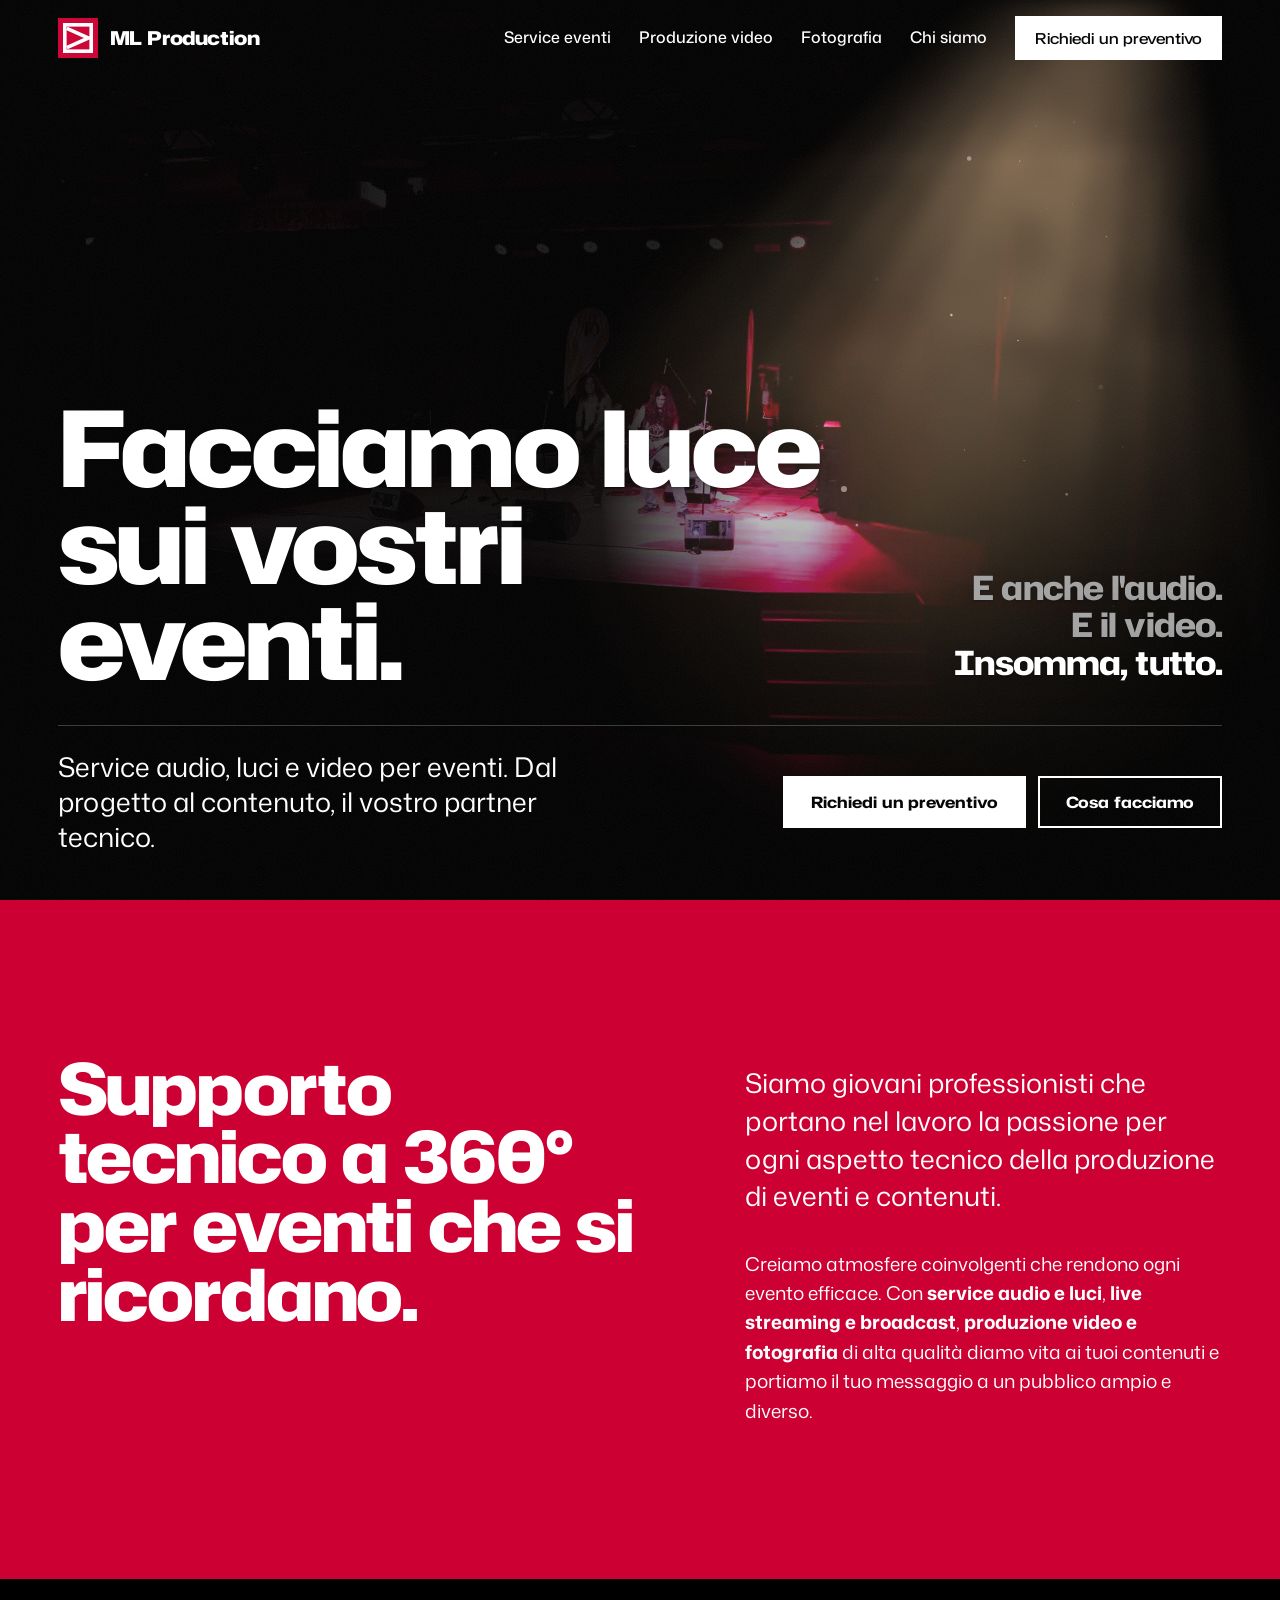
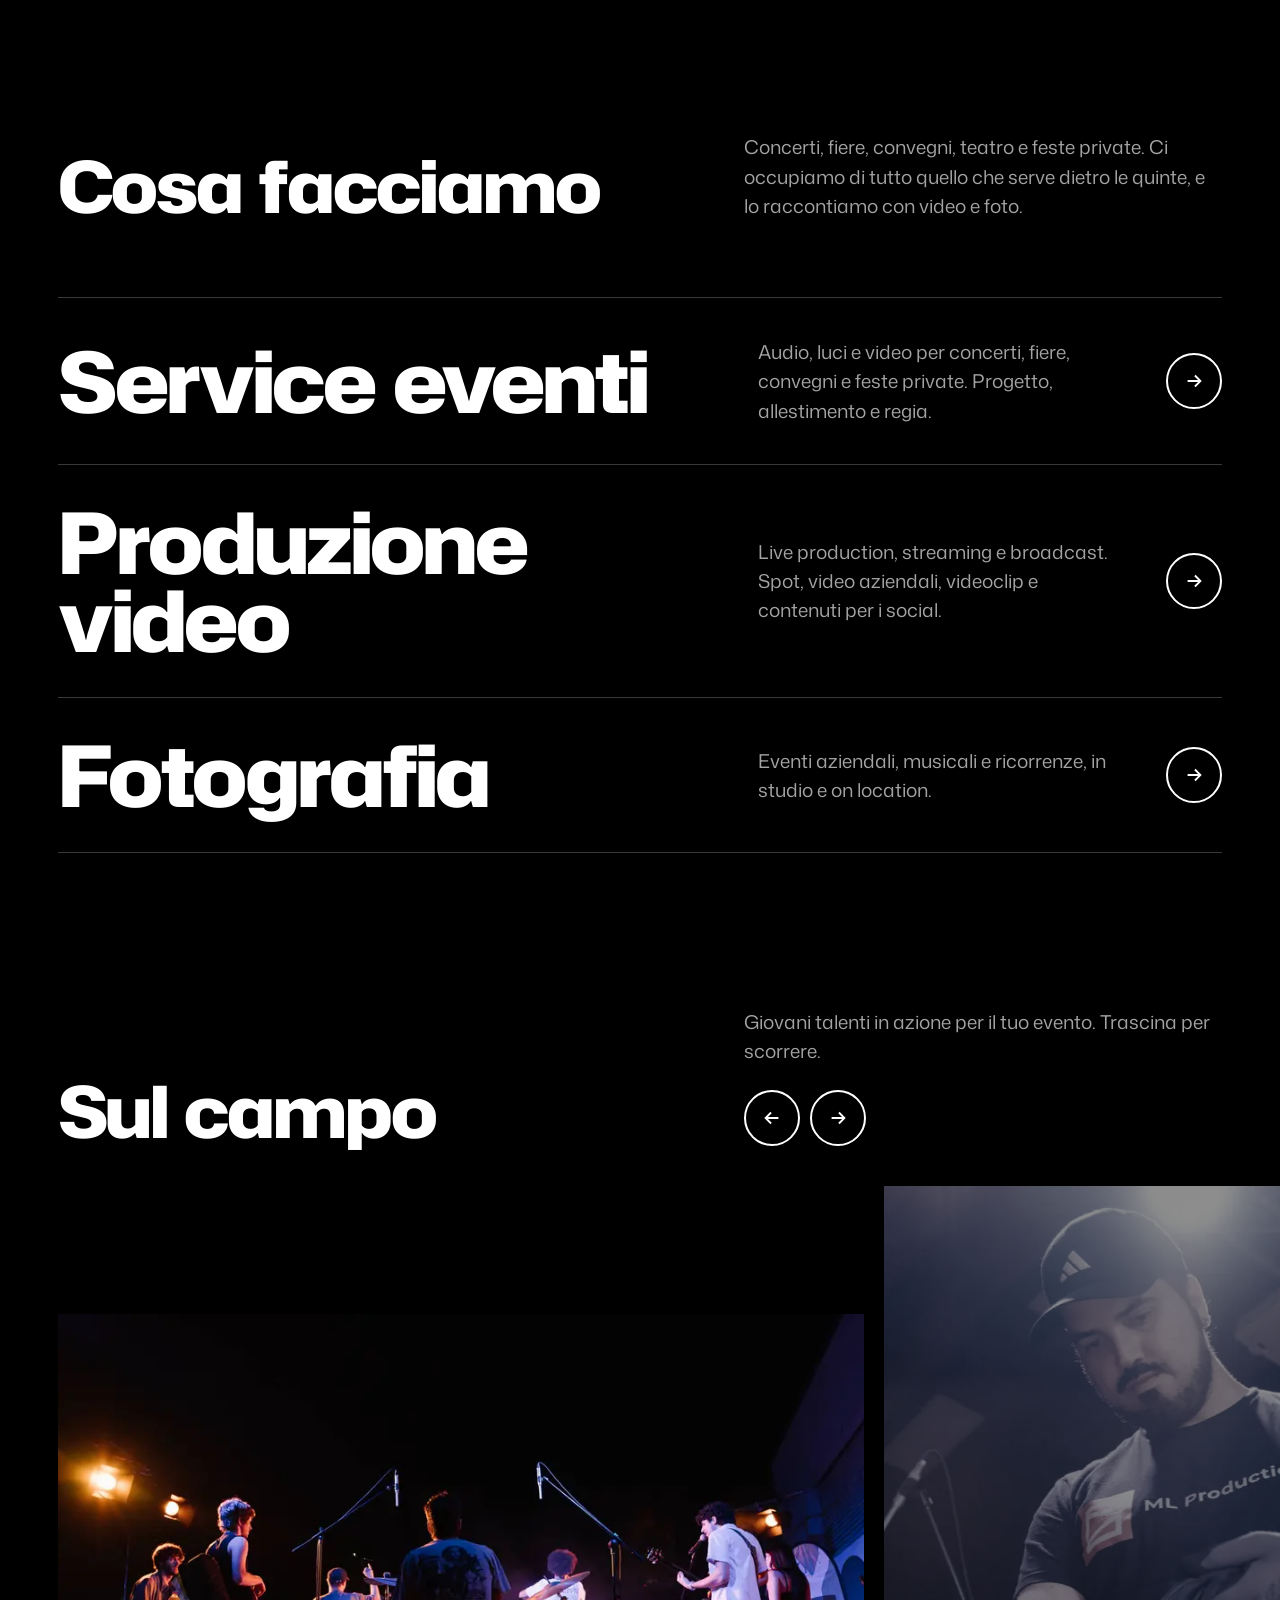
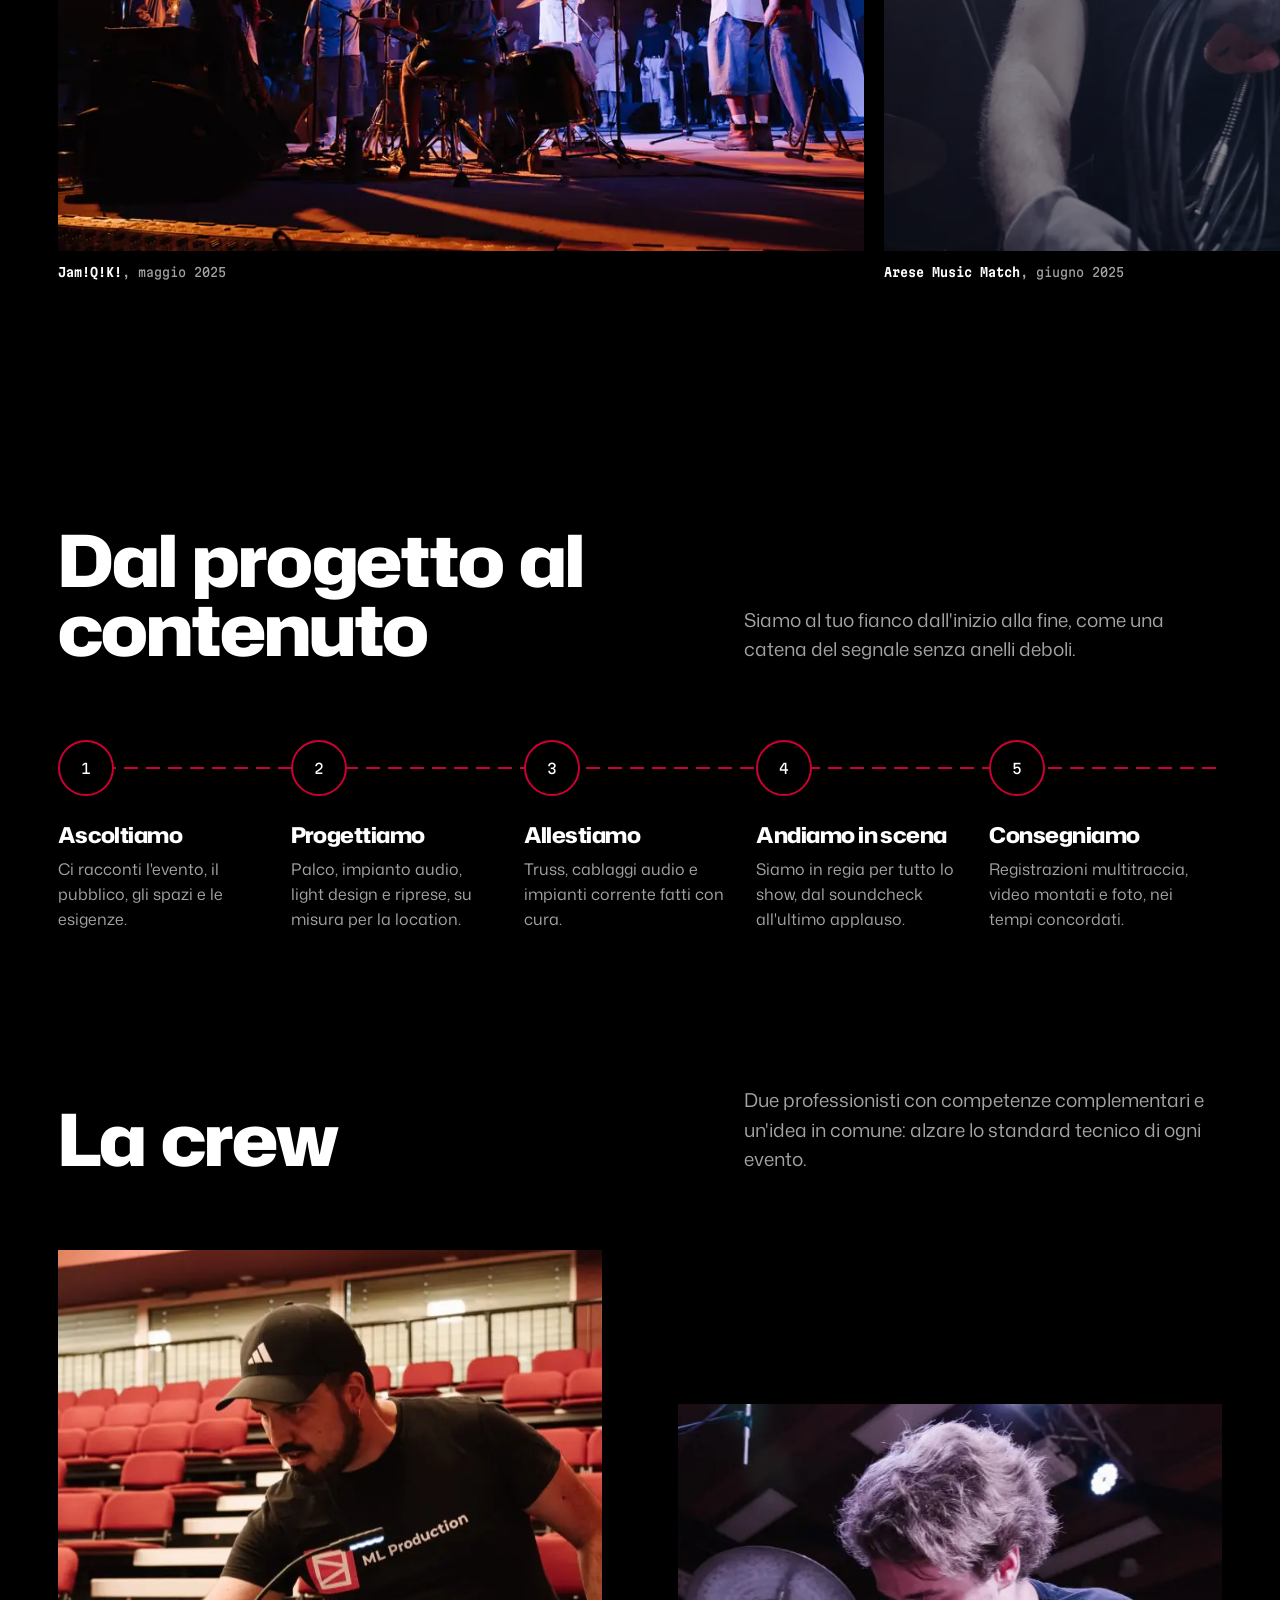
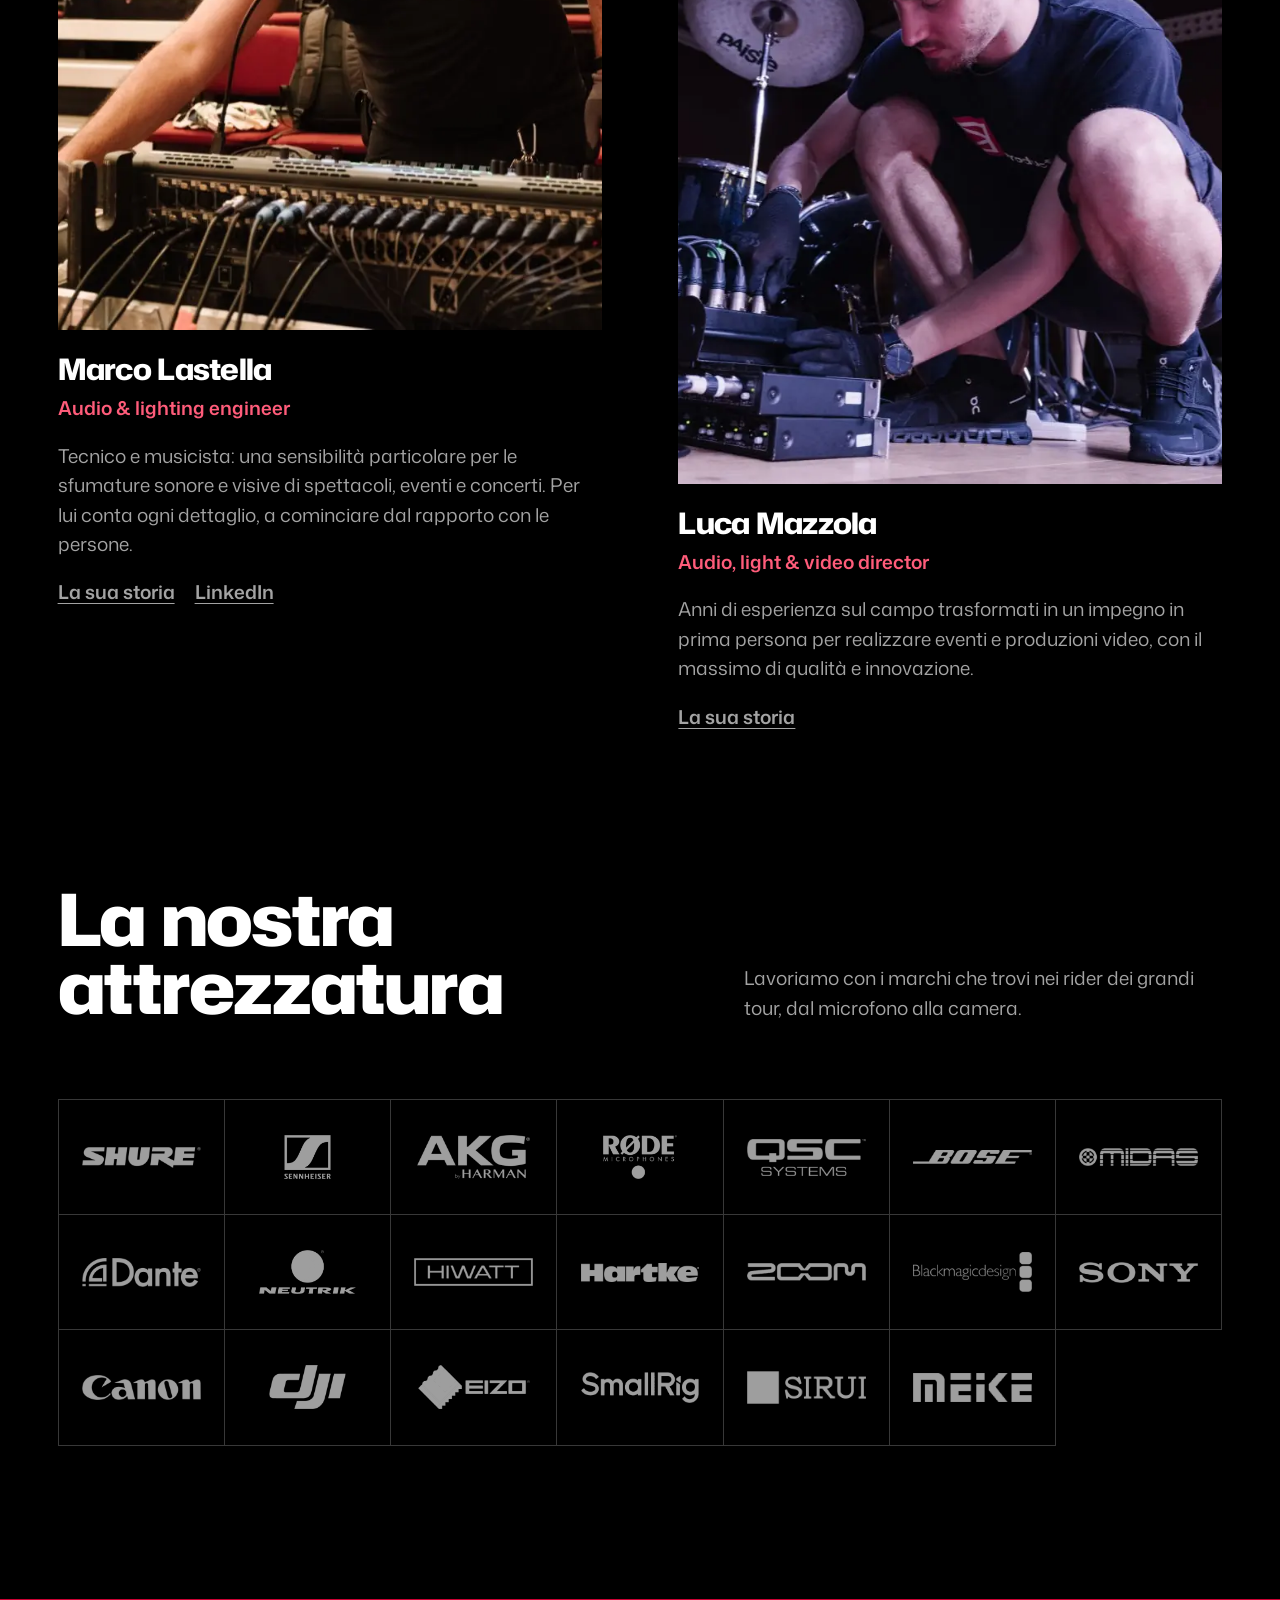
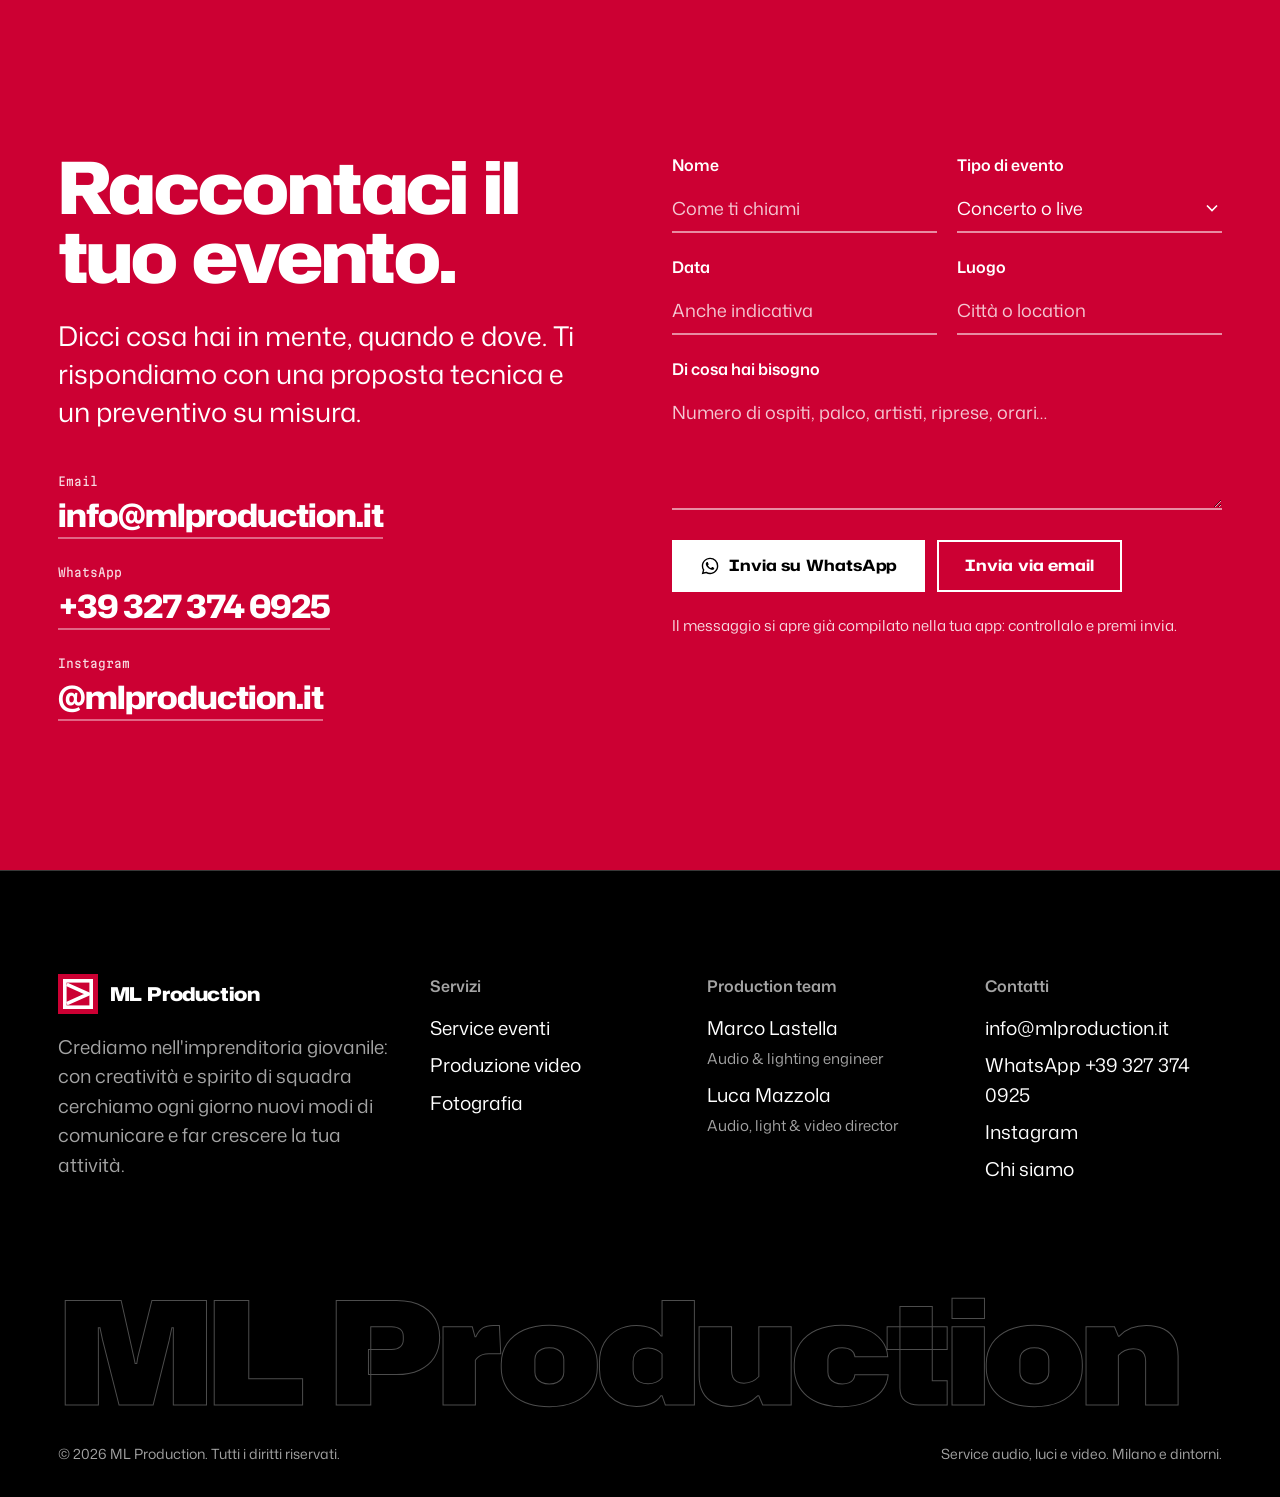
==== commit d6e662b6: "Anteprima servizi come cerchio di luce sfumato Foto flottante in un occhio di bue morbido con alone " ====
--- a/index.html
+++ b/index.html
@@ -106,11 +106,11 @@
       </a>
     </div>
   </div>
-  <div class="peek" aria-hidden="true">
+  <div class="peek" aria-hidden="true"><div class="peek__lens">
     <img data-peek="a" src="assets/img/marco-console-s.webp" alt="">
     <img data-peek="b" src="assets/img/camera-monitor-sq-s.webp" alt="">
     <img data-peek="c" src="assets/img/gala-woman-s.webp" alt="">
-  </div>
+  </div></div>
 </section>
 
 <section class="sec--tight" aria-labelledby="reel-t" style="padding-top:0">
--- a/assets/css/site.css
+++ b/assets/css/site.css
@@ -318,7 +318,7 @@
 @media (max-width: 900px) { .manifesto { grid-template-columns: 1fr; } }
 
 /* servizi come fader */
-.faders { border-top: 1px solid var(--line); position: relative; }
+.faders { border-top: 1px solid var(--line); position: relative; z-index: 2; }
 .fader {
   position: relative; display: grid;
   grid-template-columns: minmax(0, 1fr) minmax(0, 30ch) 56px;
@@ -329,7 +329,7 @@
 }
 .fader::before {
   content: ""; position: absolute; inset: 0 calc(var(--gutter) * -1); z-index: -1;
-  background: var(--red);
+  background: rgba(204, 0, 51, .78);
   transform: scaleY(0); transform-origin: bottom;
   transition: transform .45s var(--ease);
 }
@@ -346,15 +346,37 @@
 .fader:hover .fader__go, .fader:focus-visible .fader__go { background: var(--white); color: var(--red); }
 .fader__thumb { display: none; }
 
+/* anteprima = cerchio di luce morbido che segue il cursore */
 .peek {
-  position: fixed; left: 0; top: 0; z-index: 30; pointer-events: none;
-  width: clamp(220px, 22vw, 340px); aspect-ratio: 4 / 5; overflow: hidden;
-  opacity: 0; transform: translate(-50%, -50%) scale(.85);
-  transition: opacity .25s, transform .35s var(--ease);
+  position: fixed; left: 0; top: 0; z-index: 1; pointer-events: none;
+  width: clamp(300px, 29vw, 460px); aspect-ratio: 1;
+  opacity: 0; transform: translate(-50%, -50%) scale(.6);
+  transition: opacity .35s, transform .5s var(--ease);
 }
 .peek.is-on { opacity: 1; transform: translate(-50%, -50%) scale(1); }
-.peek img { position: absolute; inset: 0; width: 100%; height: 100%; object-fit: cover; opacity: 0; transition: opacity .25s; }
-.peek img.is-on { opacity: 1; }
+/* alone caldo intorno al cerchio, come la luce che diffonde nel fumo */
+.peek::before {
+  content: ""; position: absolute; inset: -22%; border-radius: 50%;
+  background: radial-gradient(circle closest-side, rgba(var(--tungsten), .34), rgba(var(--tungsten), .1) 55%, transparent 100%);
+  mix-blend-mode: screen;
+}
+.peek__lens {
+  position: absolute; inset: 0;
+  -webkit-mask-image: radial-gradient(circle closest-side, #000 0%, #000 50%, rgba(0,0,0,.6) 72%, transparent 100%);
+          mask-image: radial-gradient(circle closest-side, #000 0%, #000 50%, rgba(0,0,0,.6) 72%, transparent 100%);
+}
+.peek img {
+  position: absolute; inset: 0; width: 100%; height: 100%; object-fit: cover;
+  opacity: 0; transform: scale(1.08); transition: opacity .3s, transform .6s var(--ease);
+  filter: brightness(1.3) contrast(1.08);
+}
+.peek img.is-on { opacity: 1; transform: scale(1); }
+/* punto caldo al centro del fascio */
+.peek__lens::after {
+  content: ""; position: absolute; inset: 0;
+  background: radial-gradient(circle closest-side at 45% 42%, rgba(var(--tungsten), .28), transparent 70%);
+  mix-blend-mode: screen;
+}
 
 @media (max-width: 860px) {
   .fader { grid-template-columns: minmax(0, 1fr) 48px; }
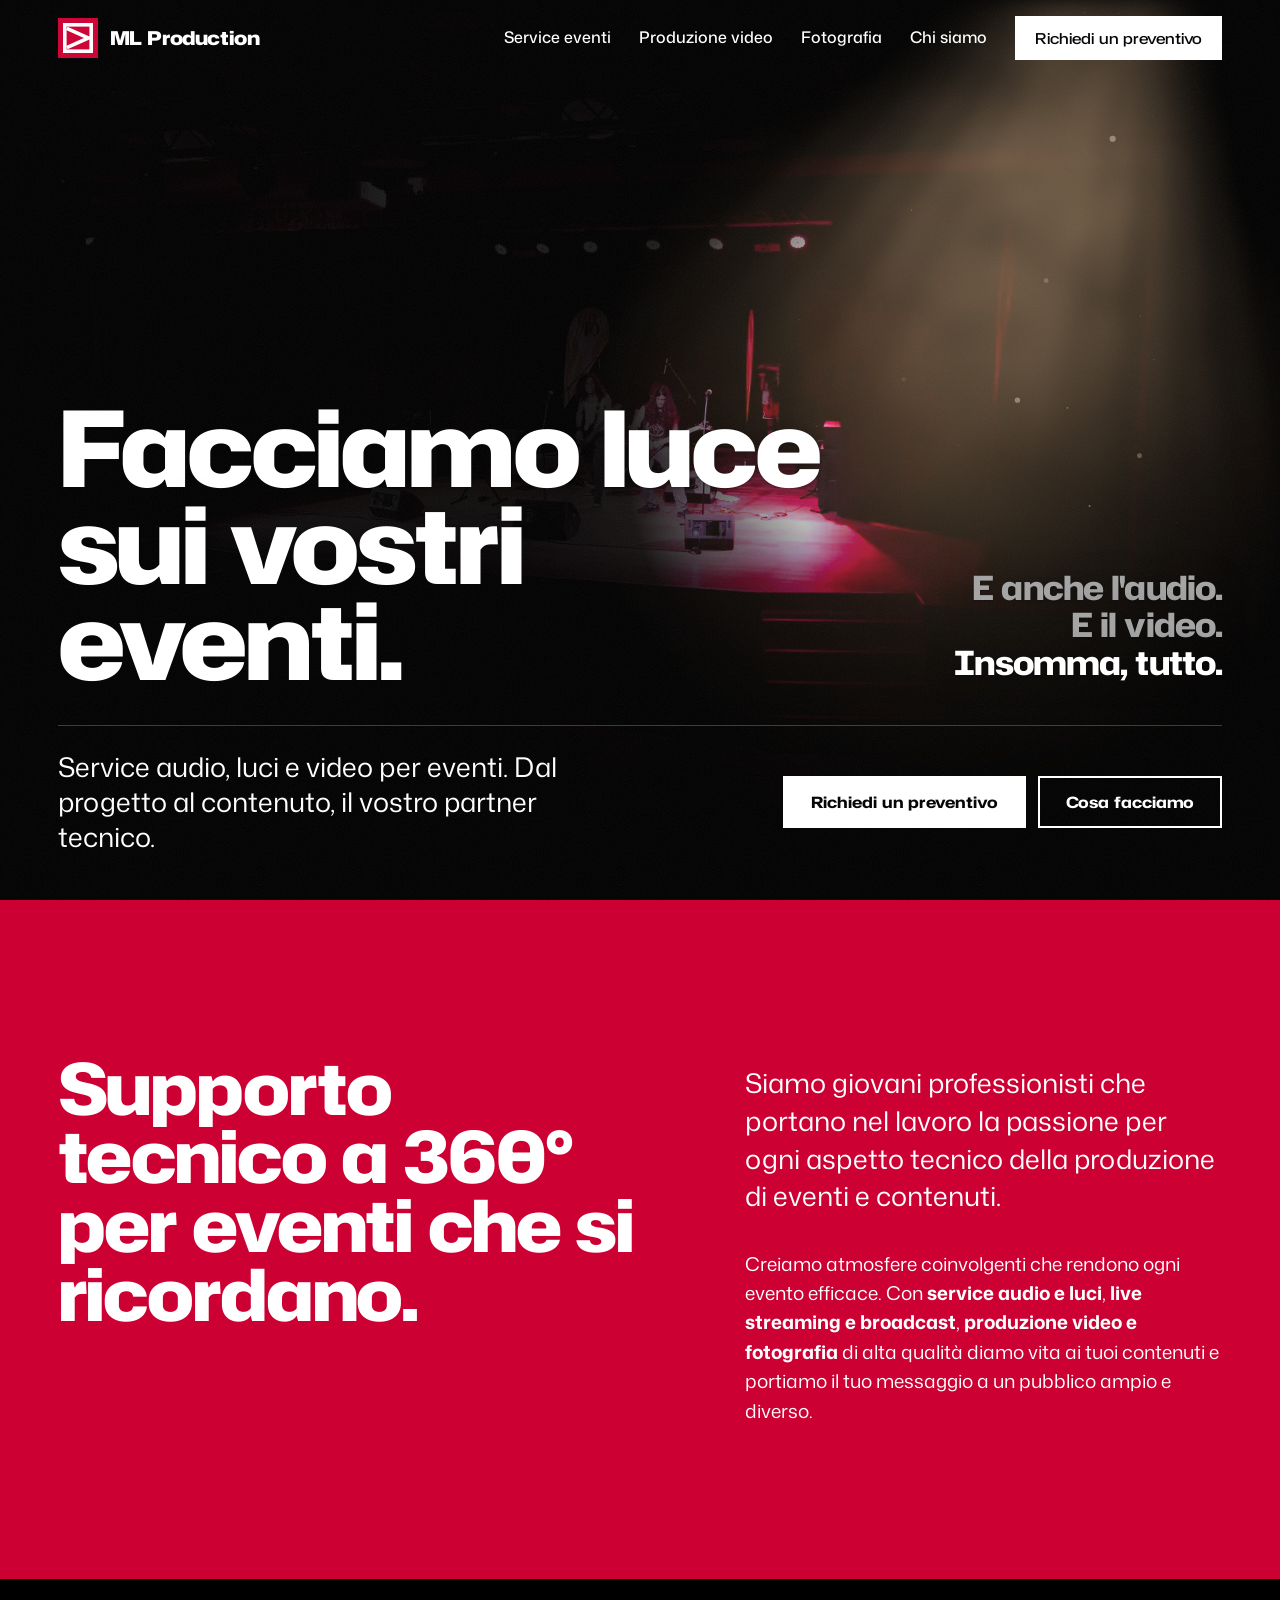
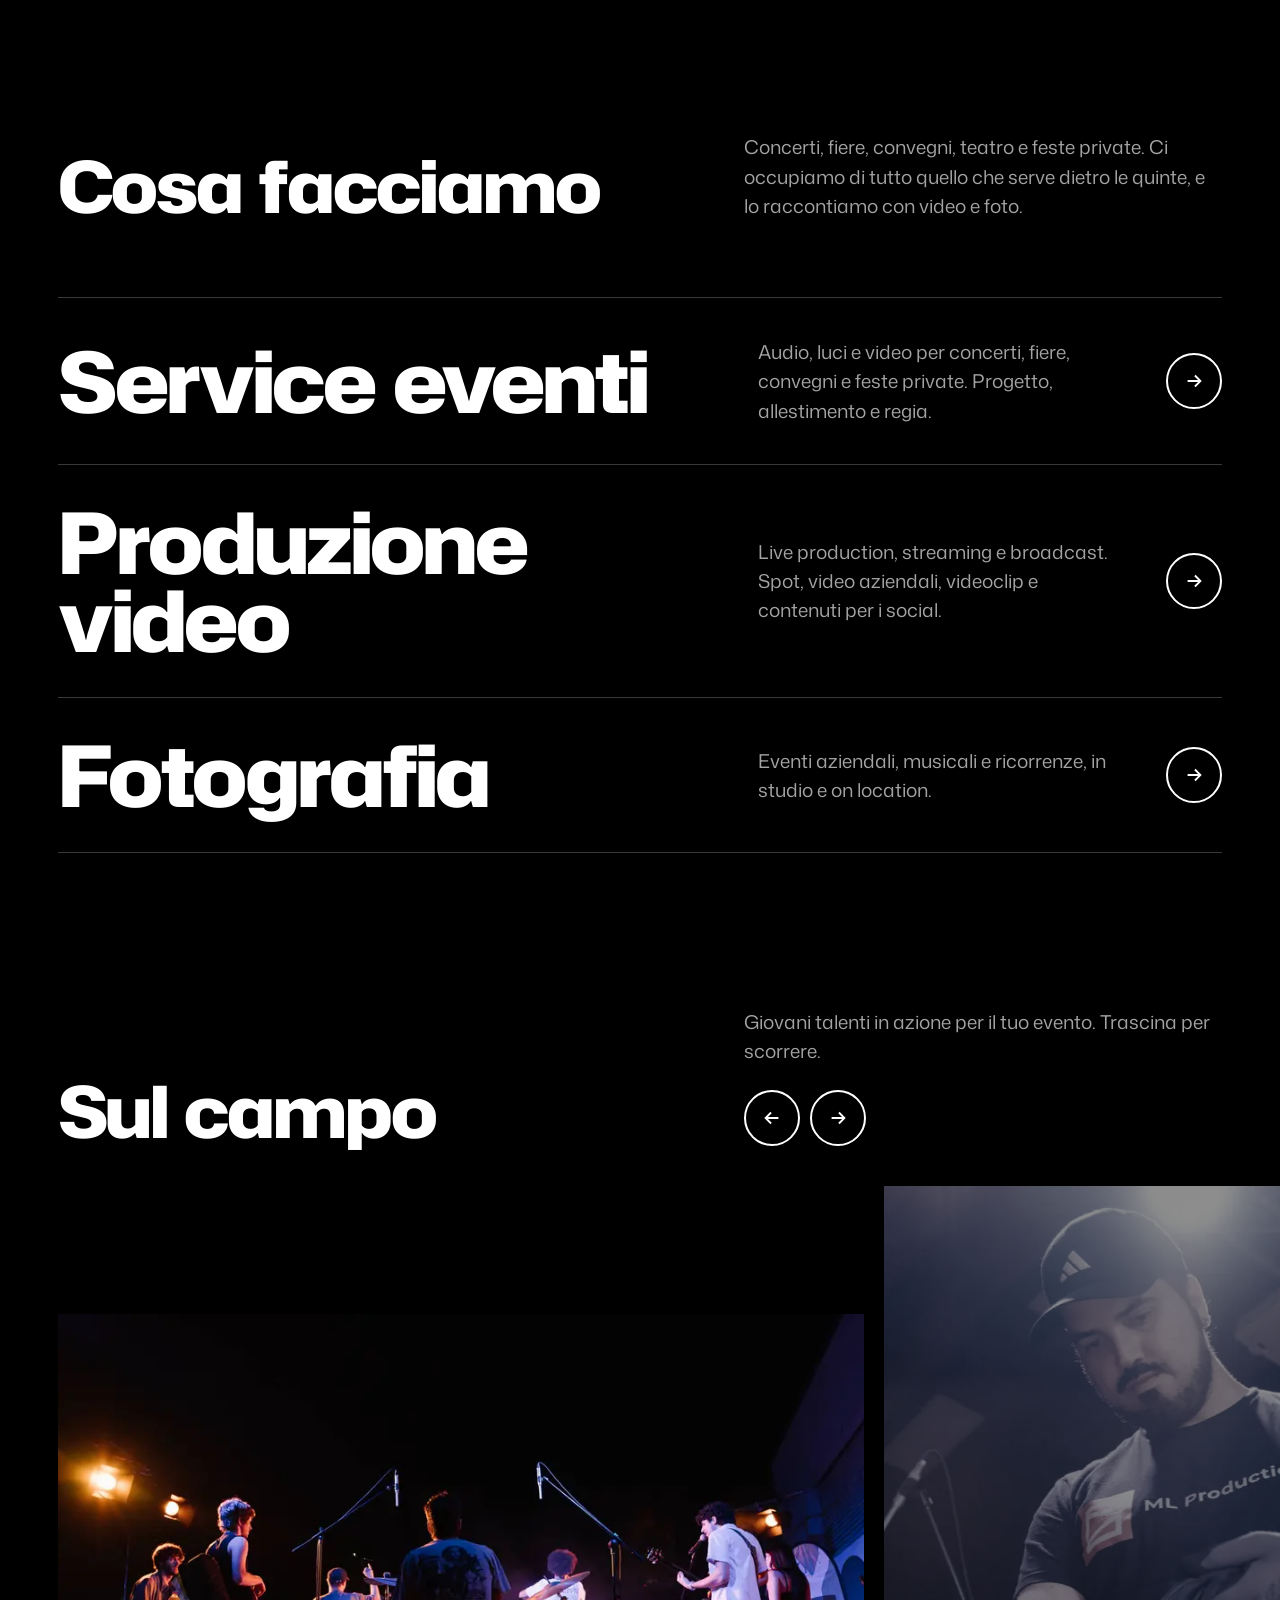
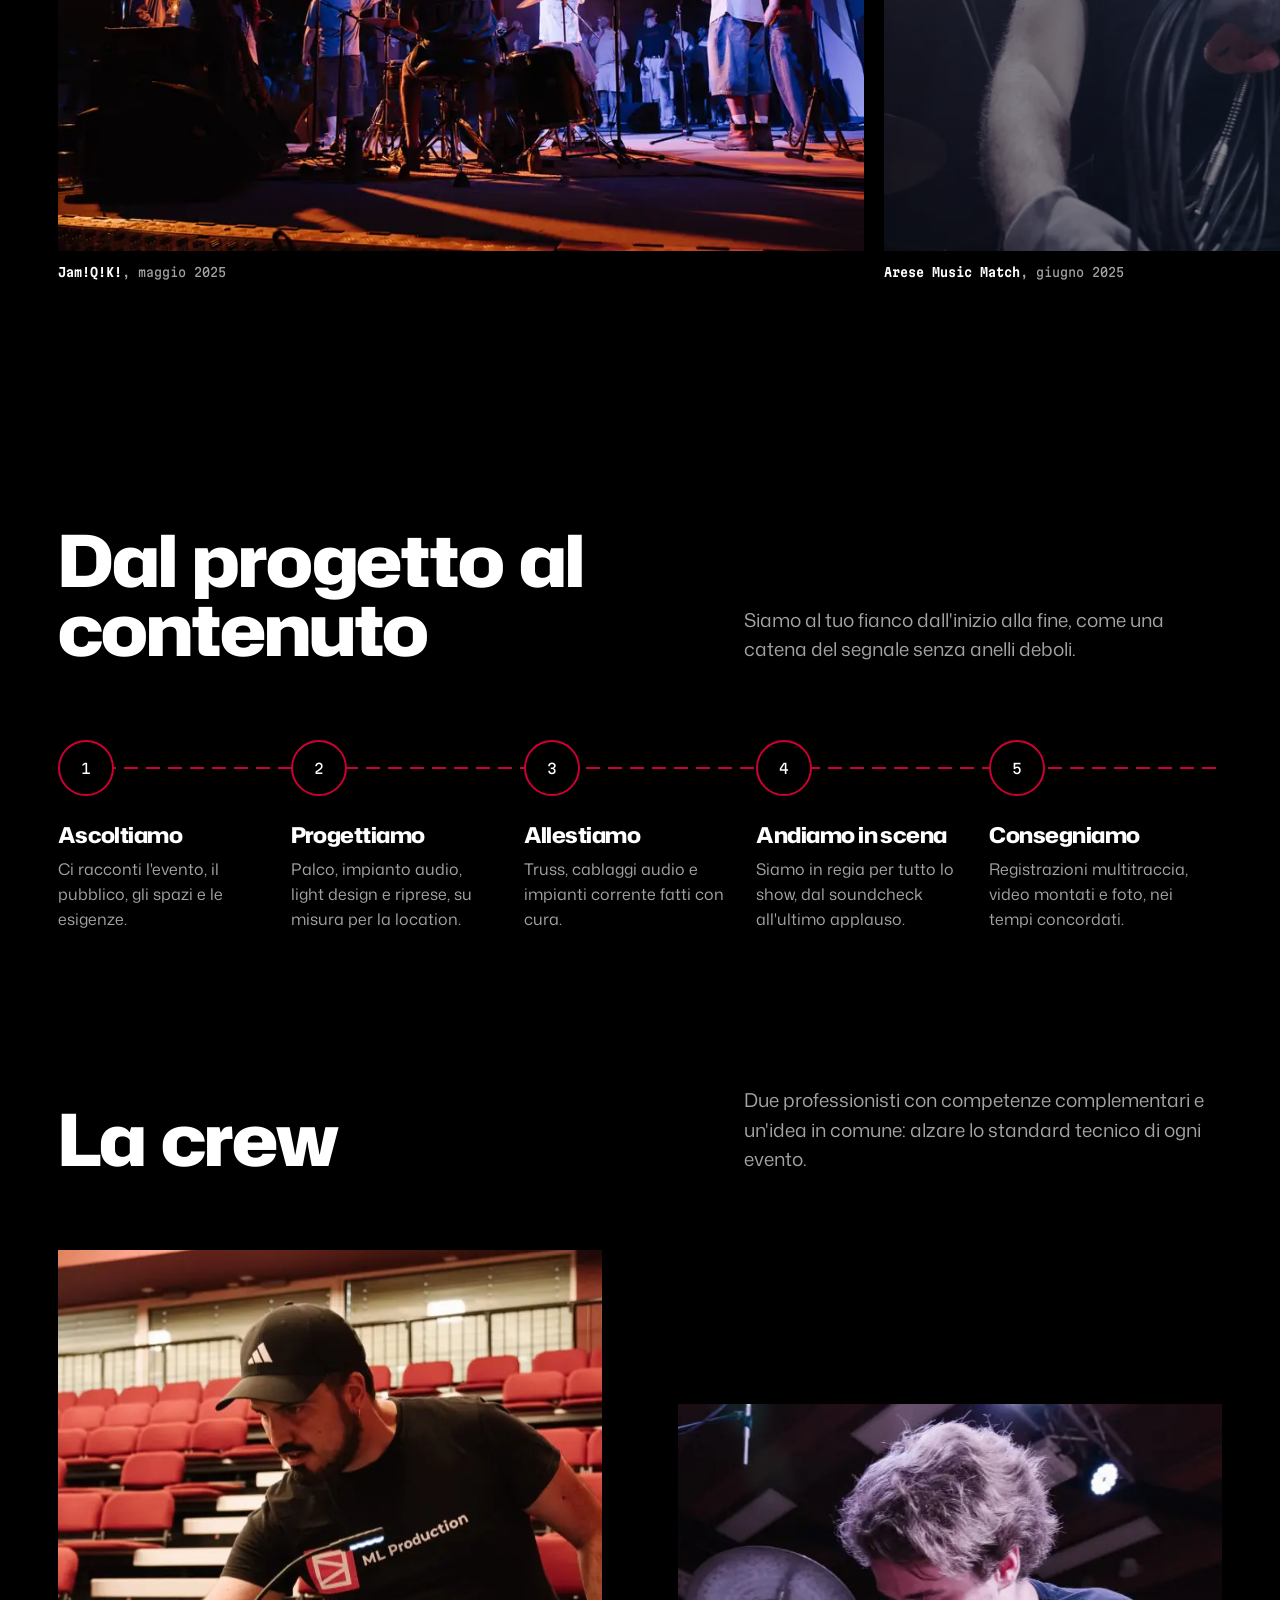
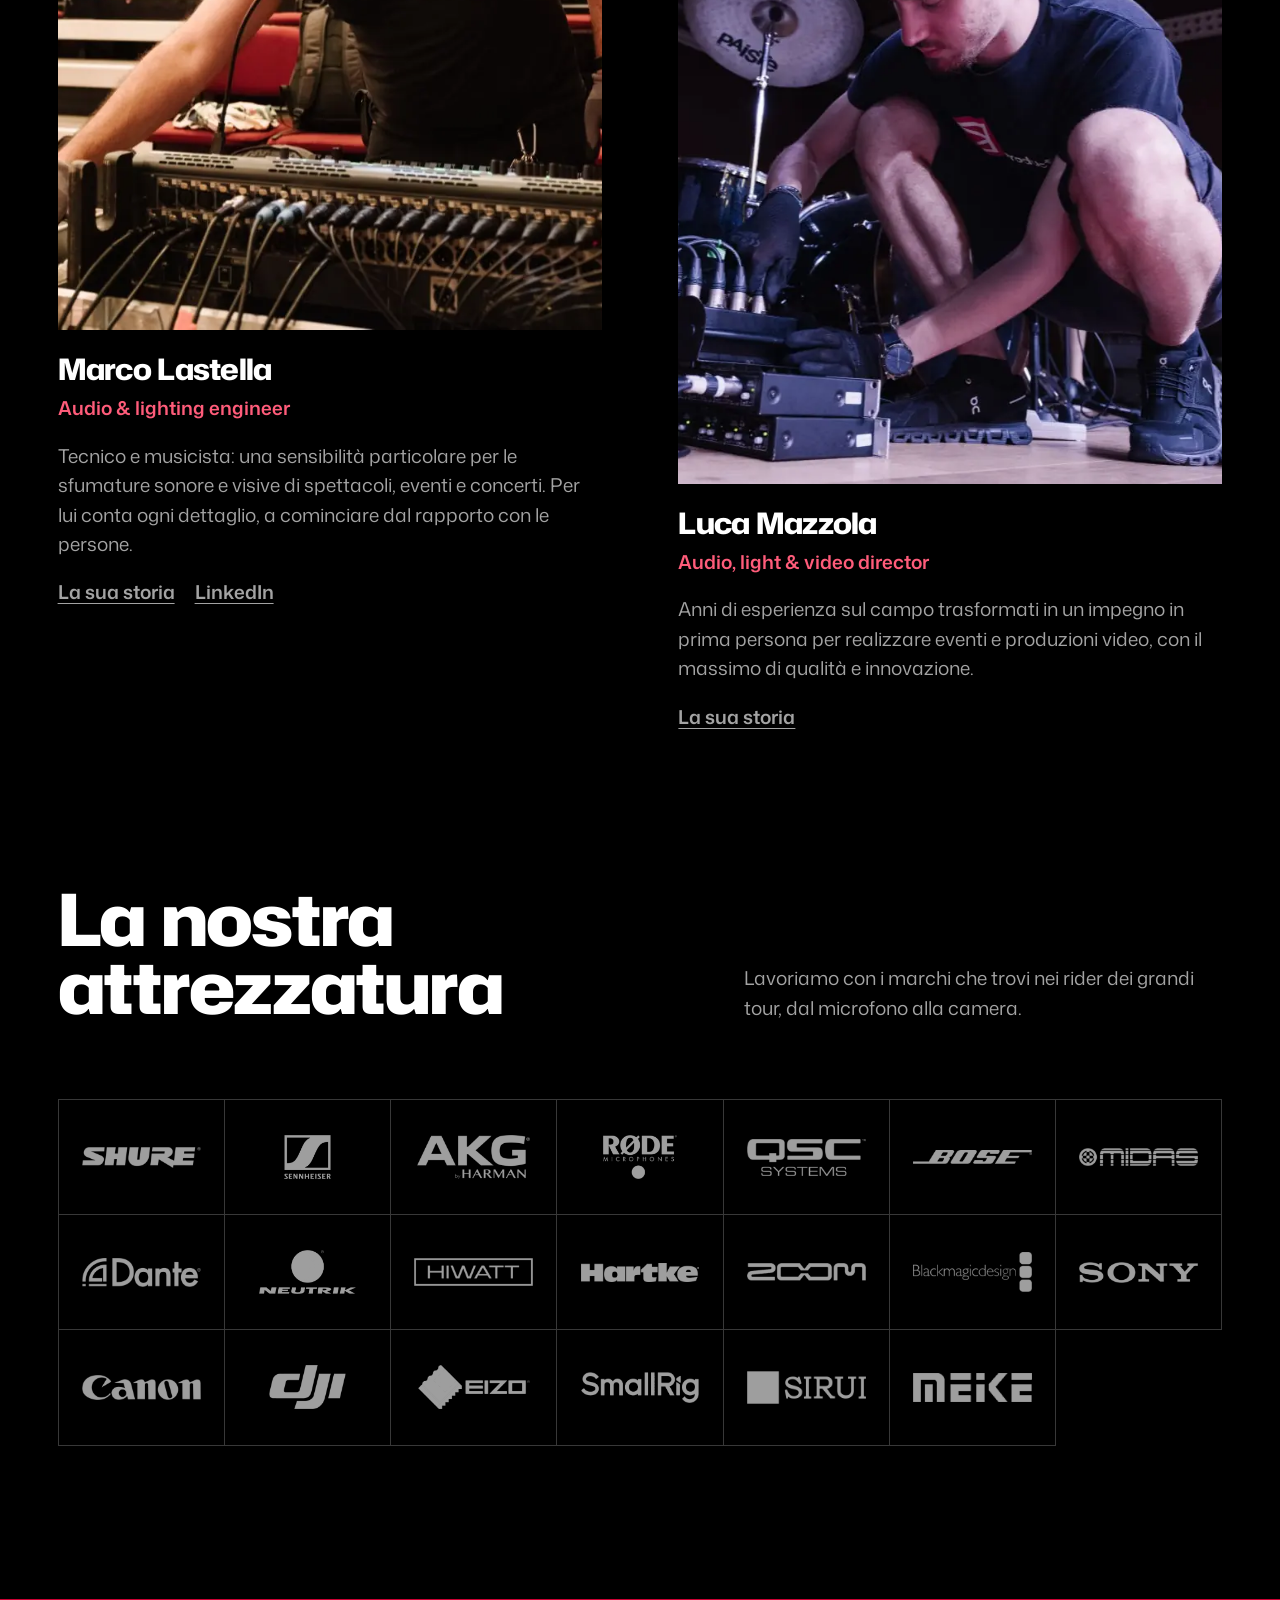
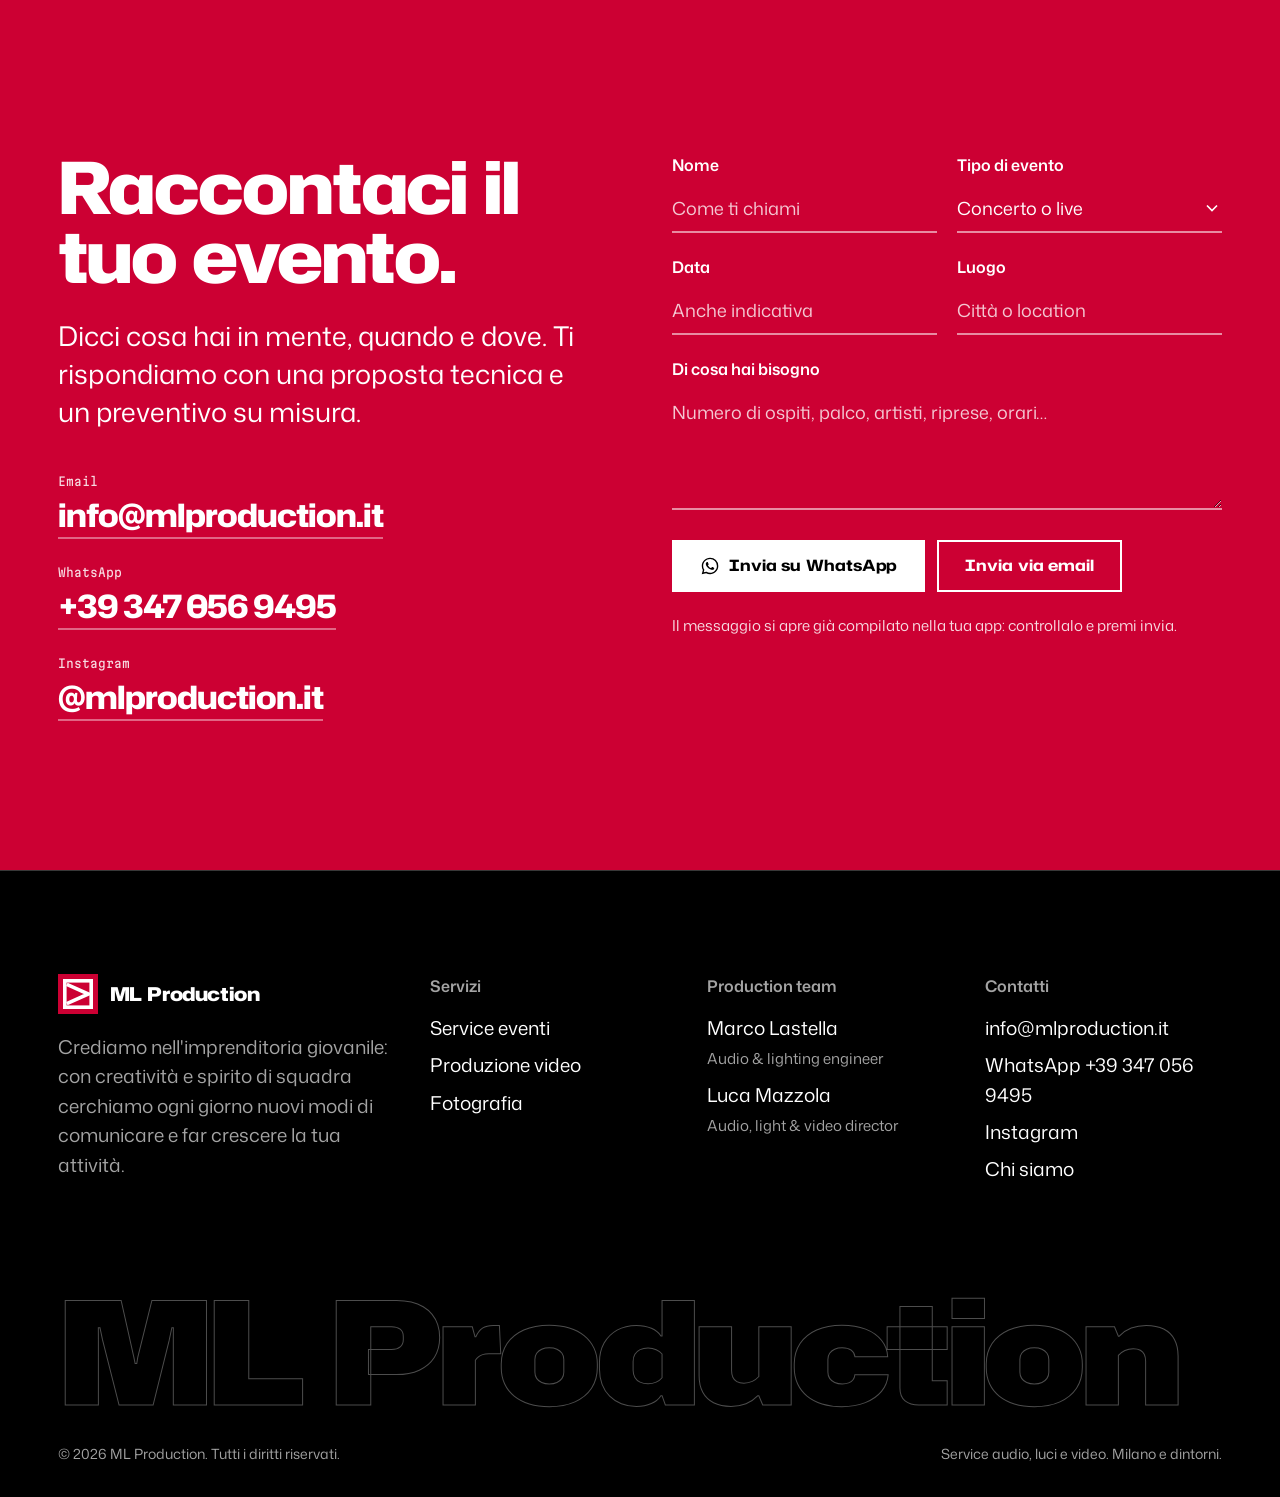
==== commit 8f6f42bc: "Aggiorna il numero di telefono e WhatsApp Co-Authored-By: Claude Opus 5.5 <noreply@anthropic.com> Cl" ====
--- a/index.html
+++ b/index.html
@@ -45,7 +45,7 @@
   </nav>
   <div class="drawer__meta">
     <a href="mailto:info@mlproduction.it">info@mlproduction.it</a>
-    <a href="https://wa.me/393273740925">WhatsApp +39 327 374 0925</a>
+    <a href="https://wa.me/393470569495">WhatsApp +39 347 056 9495</a>
   </div>
 </div>
 <main id="main">
@@ -220,7 +220,7 @@
       <p class="lead" style="margin-top:28px">Dicci cosa hai in mente, quando e dove. Ti rispondiamo con una proposta tecnica e un preventivo su misura.</p>
       <div class="contact__direct">
         <a href="mailto:info@mlproduction.it"><small>Email</small><strong>info@mlproduction.it</strong></a>
-        <a href="https://wa.me/393273740925"><small>WhatsApp</small><strong>+39 327 374 0925</strong></a>
+        <a href="https://wa.me/393470569495"><small>WhatsApp</small><strong>+39 347 056 9495</strong></a>
         <a href="https://instagram.com/mlproduction.it"><small>Instagram</small><strong>@mlproduction.it</strong></a>
       </div>
     </div>
@@ -263,7 +263,7 @@
       </ul></div>
       <div><h2>Contatti</h2><ul>
         <li><a href="mailto:info@mlproduction.it">info@mlproduction.it</a></li>
-        <li><a href="https://wa.me/393273740925">WhatsApp +39 327 374 0925</a></li>
+        <li><a href="https://wa.me/393470569495">WhatsApp +39 347 056 9495</a></li>
         <li><a href="https://instagram.com/mlproduction.it">Instagram</a></li>
         <li><a href="chi-siamo.html">Chi siamo</a></li>
       </ul></div>
@@ -275,7 +275,7 @@
     </div>
   </div>
 </footer>
-<a class="wa" href="https://wa.me/393273740925" aria-label="Scrivici su WhatsApp"><svg viewBox="0 0 24 24" fill="currentColor" aria-hidden="true"><path d="M12.04 2C6.58 2 2.13 6.45 2.13 11.91c0 1.75.46 3.45 1.32 4.95L2.05 22l5.25-1.38a9.9 9.9 0 0 0 4.74 1.21h.01c5.46 0 9.9-4.45 9.9-9.91a9.86 9.86 0 0 0-2.9-7.01A9.82 9.82 0 0 0 12.04 2Zm0 18.15h-.01a8.2 8.2 0 0 1-4.19-1.15l-.3-.18-3.12.82.83-3.04-.2-.31a8.24 8.24 0 0 1-1.26-4.38c0-4.54 3.7-8.24 8.25-8.24 2.2 0 4.27.86 5.83 2.42a8.18 8.18 0 0 1 2.41 5.83c0 4.55-3.7 8.24-8.24 8.24Zm4.52-6.17c-.25-.12-1.47-.72-1.69-.81-.23-.08-.39-.12-.56.13-.16.24-.64.8-.78.97-.15.16-.29.18-.54.06-.25-.13-1.05-.39-1.99-1.23-.74-.66-1.23-1.47-1.38-1.72-.14-.25-.01-.38.11-.5.11-.11.25-.29.37-.43.13-.15.17-.25.25-.42.08-.16.04-.31-.02-.43-.06-.13-.56-1.35-.77-1.84-.2-.48-.41-.42-.56-.43h-.48a.92.92 0 0 0-.66.31c-.23.25-.87.85-.87 2.07 0 1.22.89 2.4 1.01 2.56.13.17 1.75 2.67 4.23 3.74.59.26 1.05.41 1.41.52.59.19 1.13.16 1.56.1.48-.07 1.47-.6 1.67-1.18.21-.58.21-1.07.15-1.18-.06-.1-.22-.16-.47-.29Z"/></svg></a>
+<a class="wa" href="https://wa.me/393470569495" aria-label="Scrivici su WhatsApp"><svg viewBox="0 0 24 24" fill="currentColor" aria-hidden="true"><path d="M12.04 2C6.58 2 2.13 6.45 2.13 11.91c0 1.75.46 3.45 1.32 4.95L2.05 22l5.25-1.38a9.9 9.9 0 0 0 4.74 1.21h.01c5.46 0 9.9-4.45 9.9-9.91a9.86 9.86 0 0 0-2.9-7.01A9.82 9.82 0 0 0 12.04 2Zm0 18.15h-.01a8.2 8.2 0 0 1-4.19-1.15l-.3-.18-3.12.82.83-3.04-.2-.31a8.24 8.24 0 0 1-1.26-4.38c0-4.54 3.7-8.24 8.25-8.24 2.2 0 4.27.86 5.83 2.42a8.18 8.18 0 0 1 2.41 5.83c0 4.55-3.7 8.24-8.24 8.24Zm4.52-6.17c-.25-.12-1.47-.72-1.69-.81-.23-.08-.39-.12-.56.13-.16.24-.64.8-.78.97-.15.16-.29.18-.54.06-.25-.13-1.05-.39-1.99-1.23-.74-.66-1.23-1.47-1.38-1.72-.14-.25-.01-.38.11-.5.11-.11.25-.29.37-.43.13-.15.17-.25.25-.42.08-.16.04-.31-.02-.43-.06-.13-.56-1.35-.77-1.84-.2-.48-.41-.42-.56-.43h-.48a.92.92 0 0 0-.66.31c-.23.25-.87.85-.87 2.07 0 1.22.89 2.4 1.01 2.56.13.17 1.75 2.67 4.23 3.74.59.26 1.05.41 1.41.52.59.19 1.13.16 1.56.1.48-.07 1.47-.6 1.67-1.18.21-.58.21-1.07.15-1.18-.06-.1-.22-.16-.47-.29Z"/></svg></a>
 <dialog class="lb" aria-label="Foto ingrandita"><div><img alt=""><p></p></div><button class="icon-btn" type="button" aria-label="Chiudi"><svg viewBox="0 0 24 24" fill="none" stroke="currentColor" stroke-width="2" aria-hidden="true"><path d="M6 6l12 12M18 6 6 18"/></svg></button></dialog>
 <script src="assets/js/site.js" defer></script>
 </body>
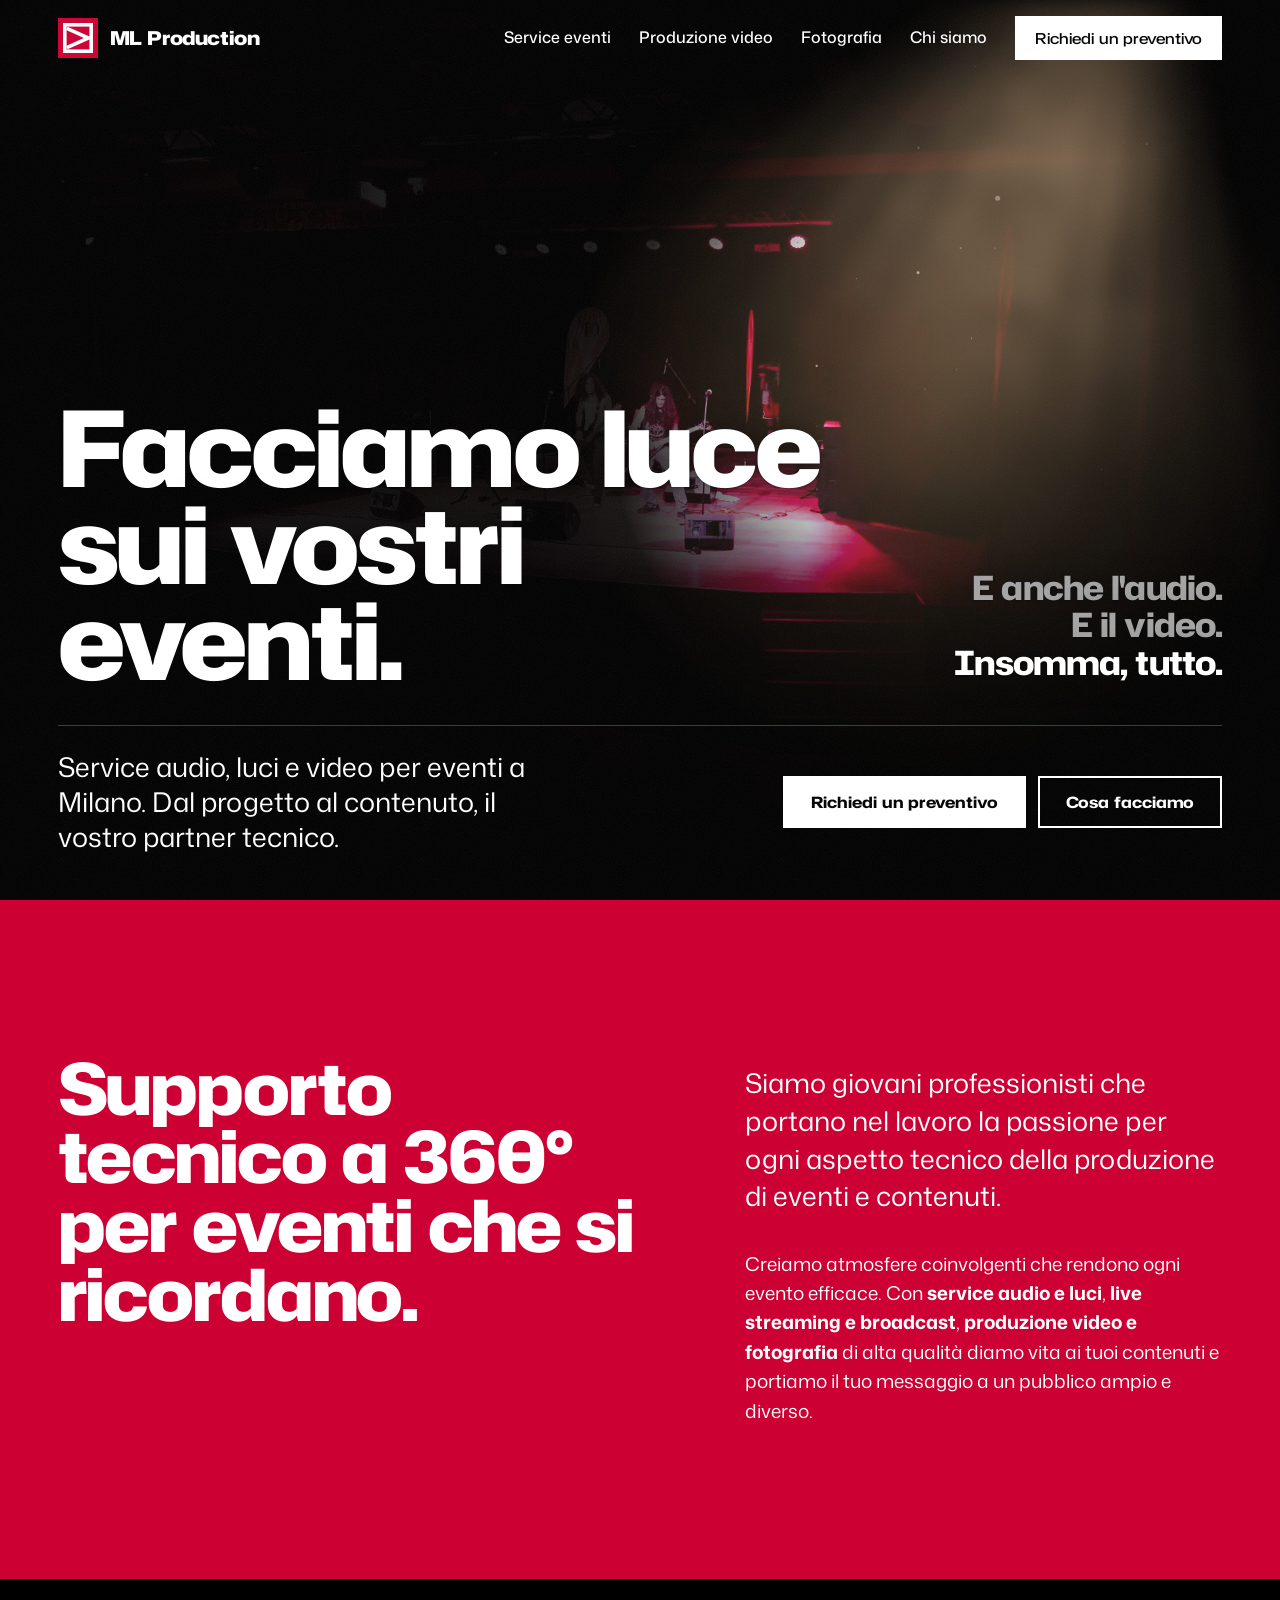
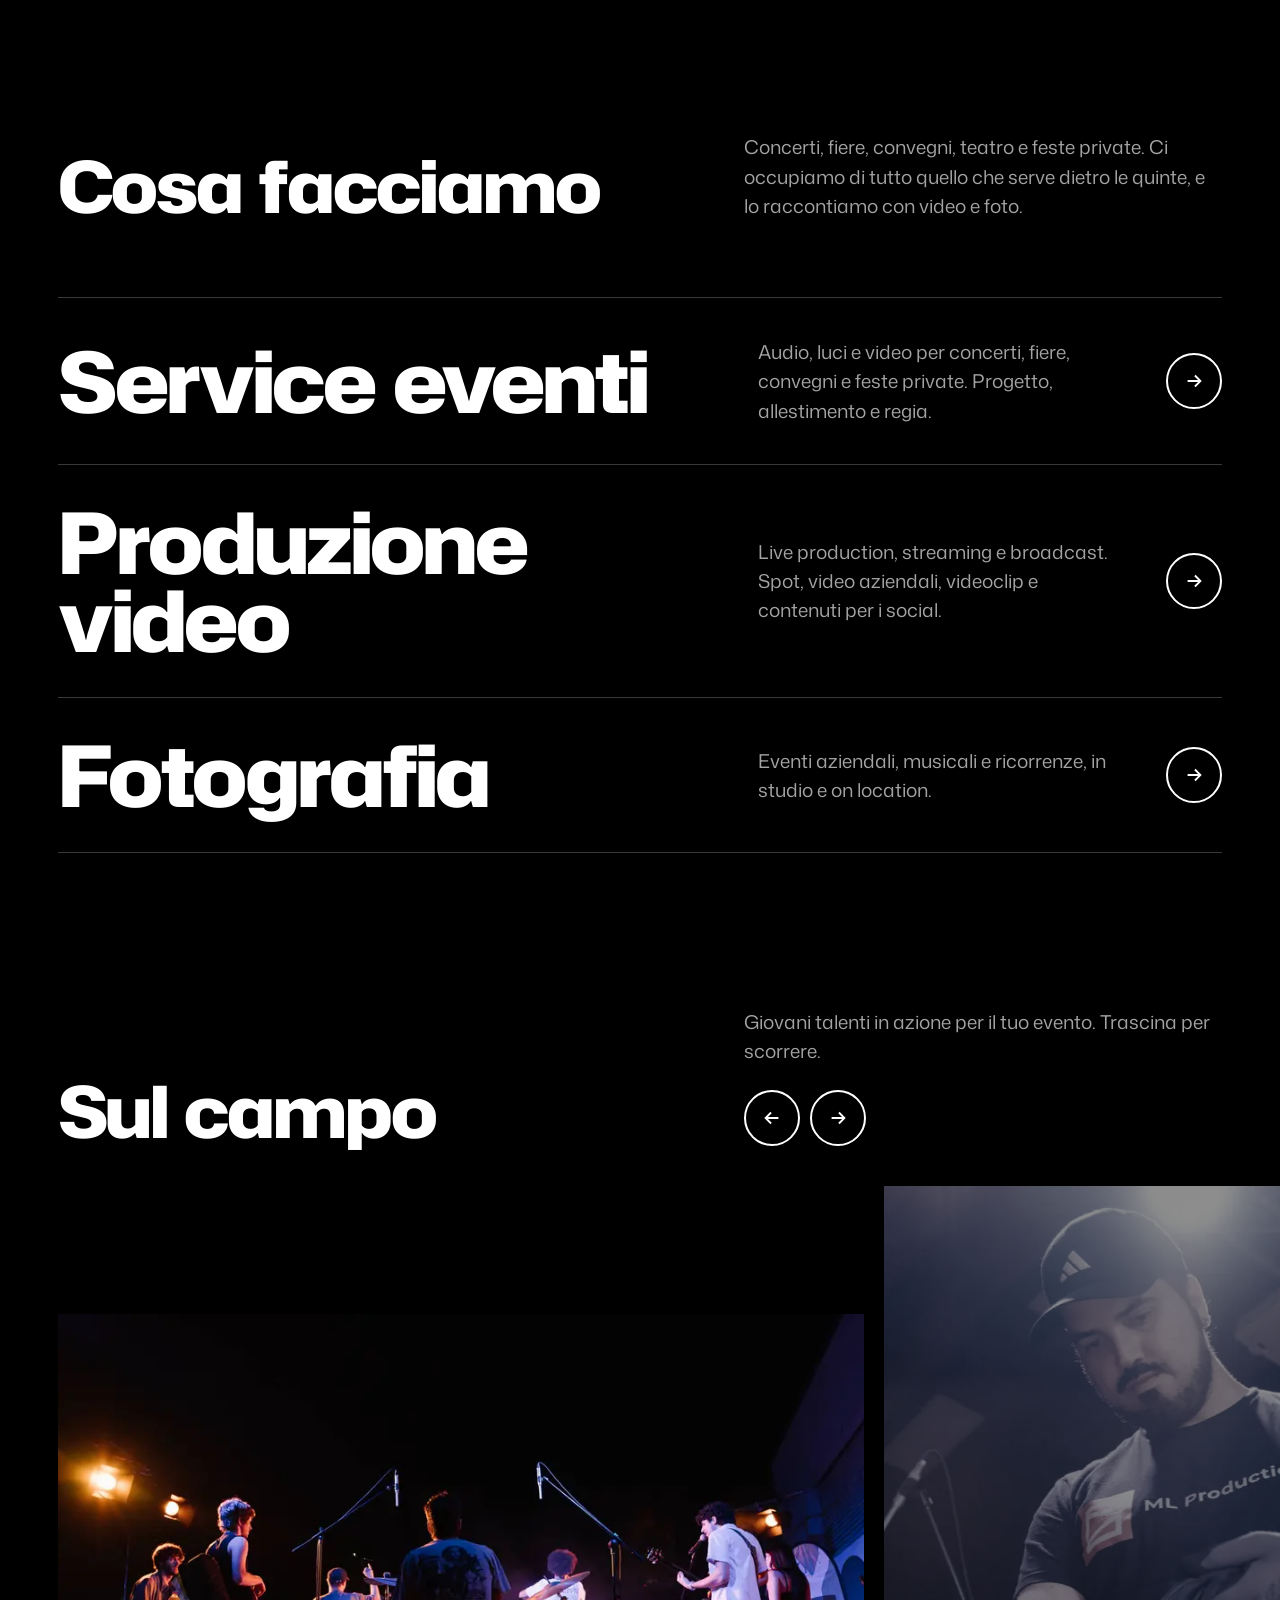
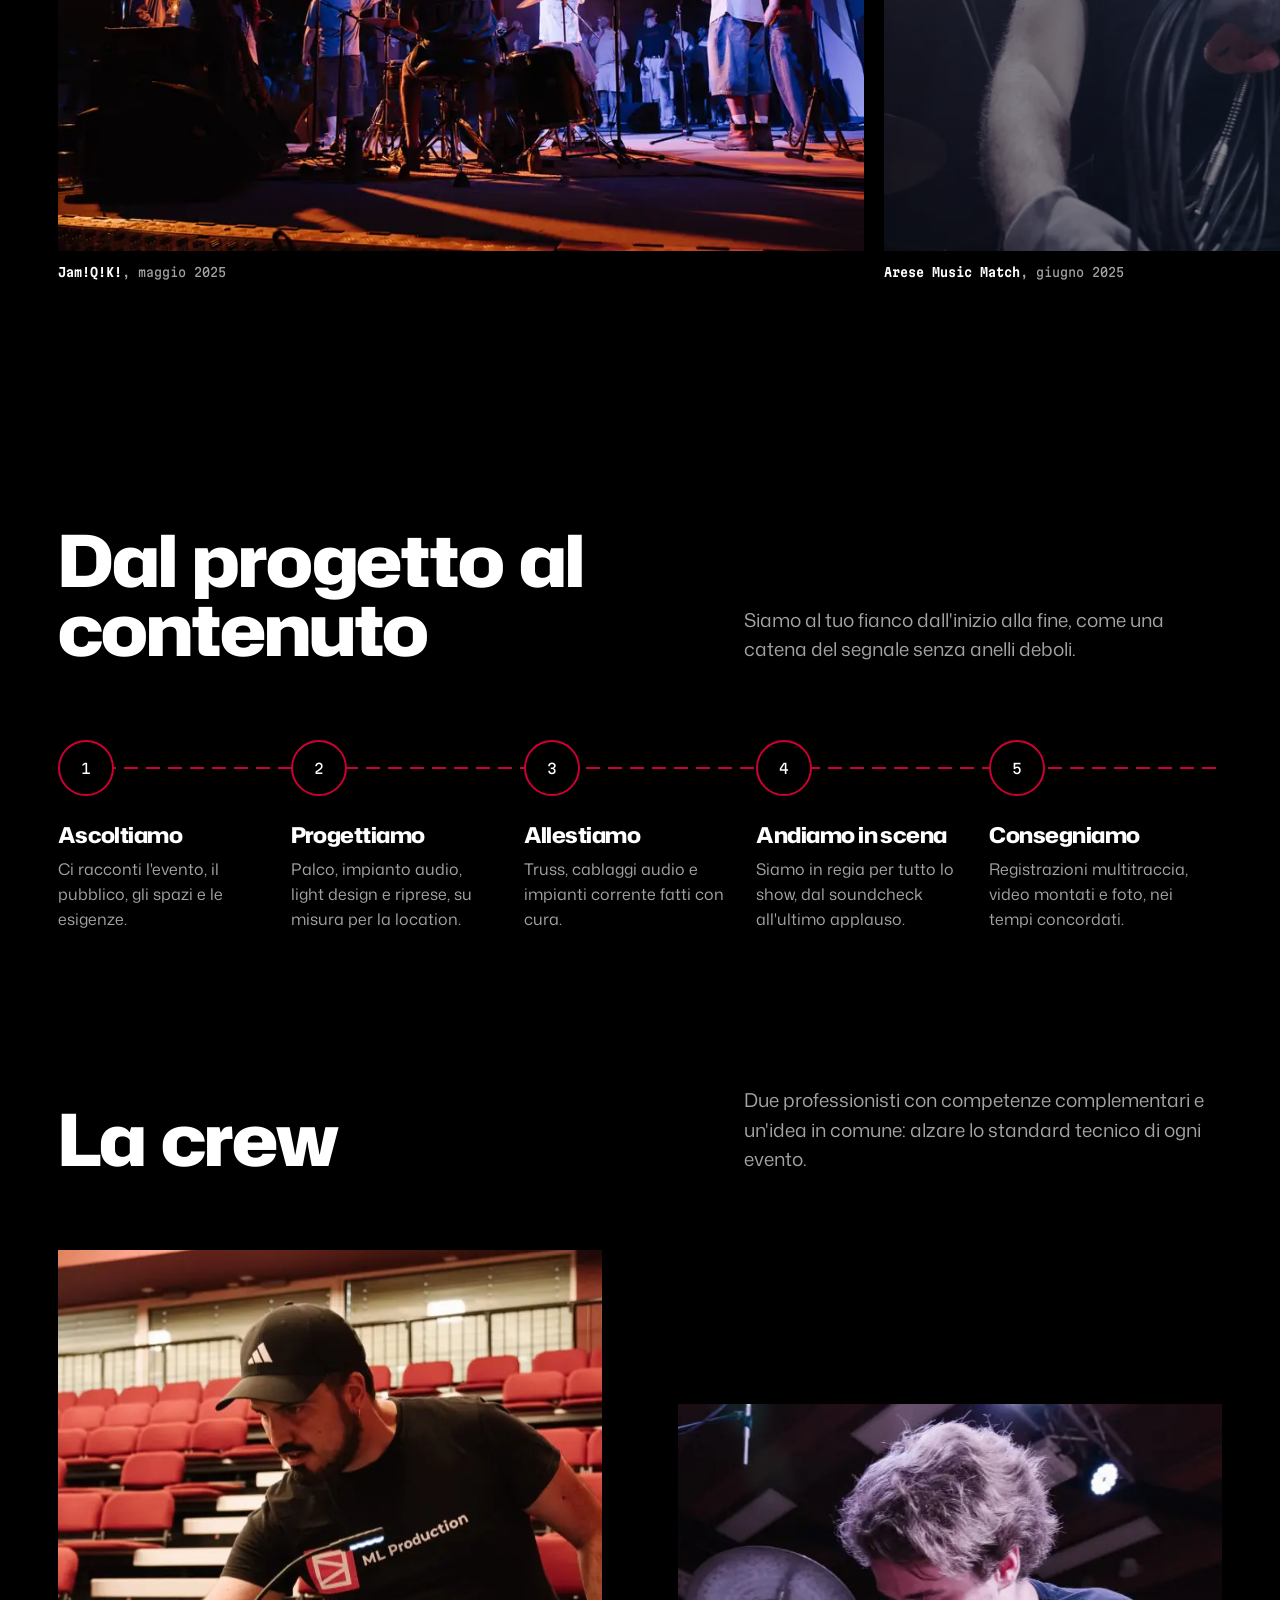
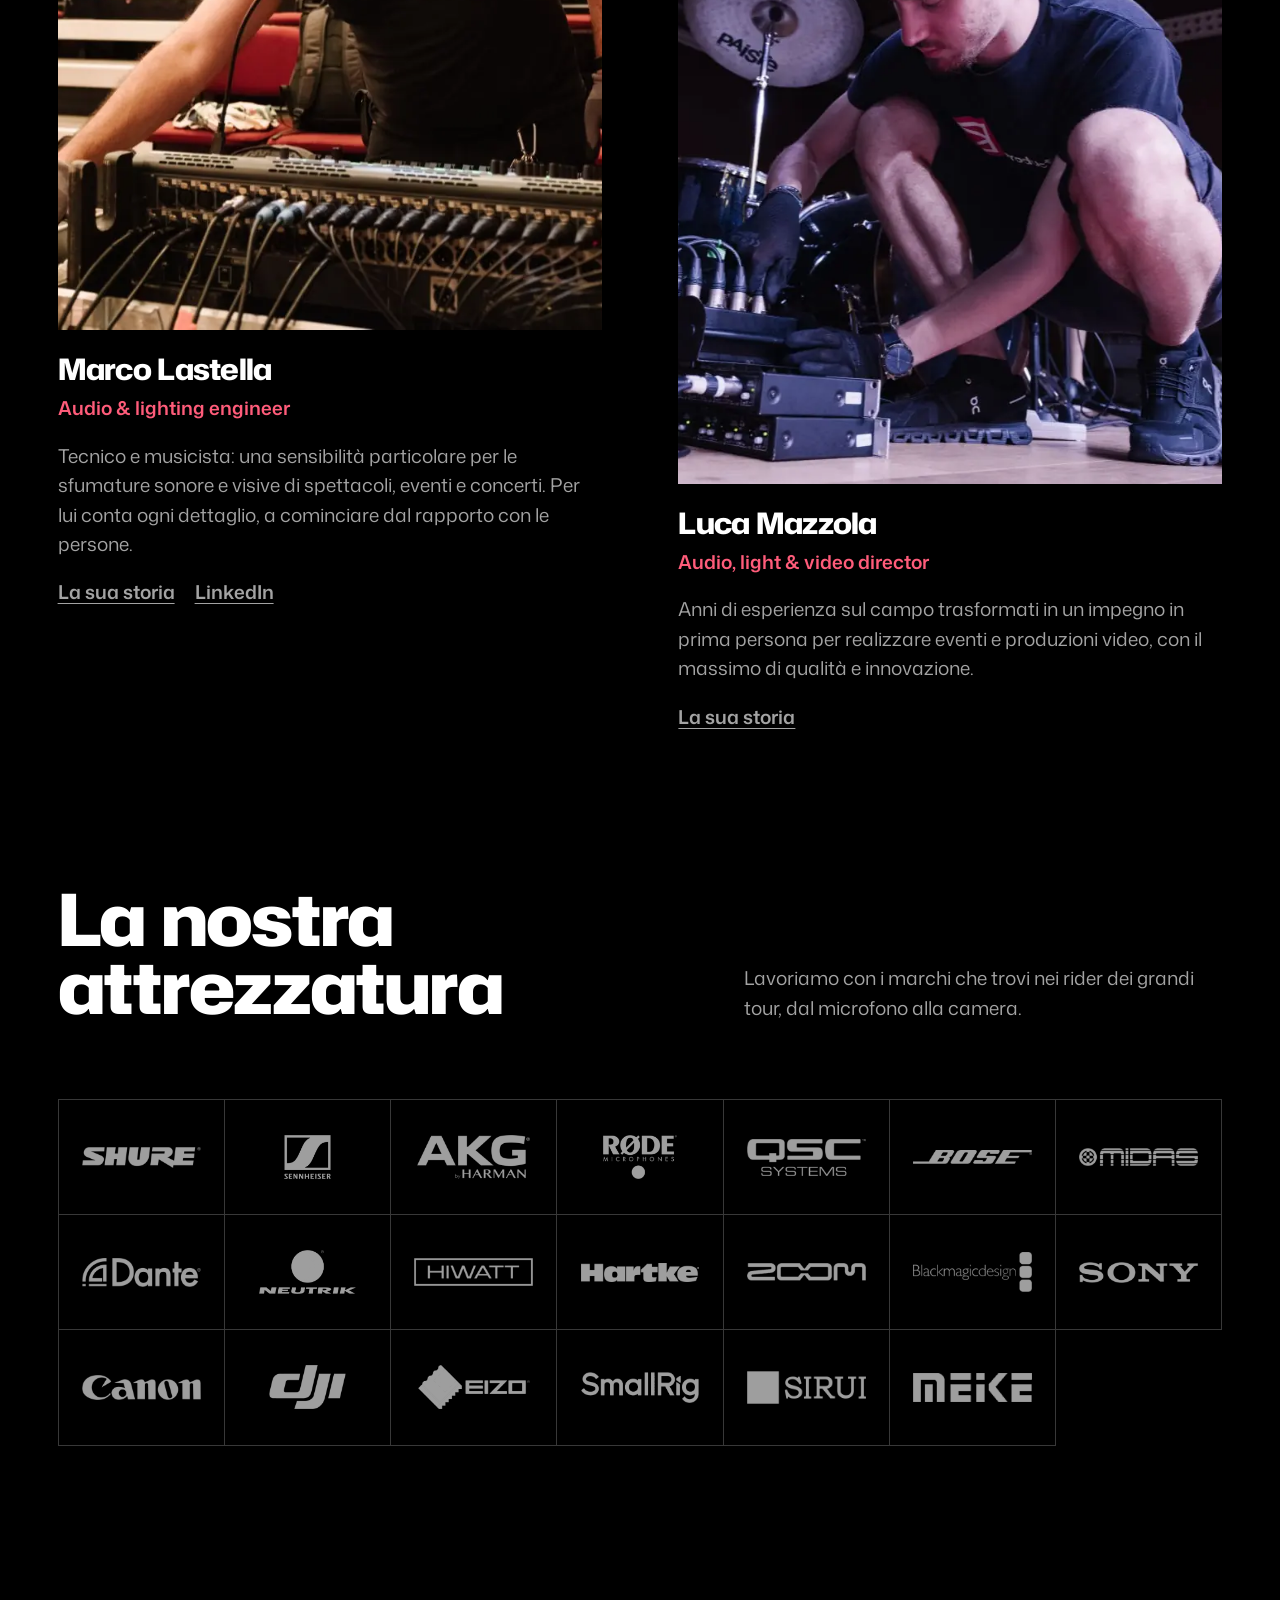
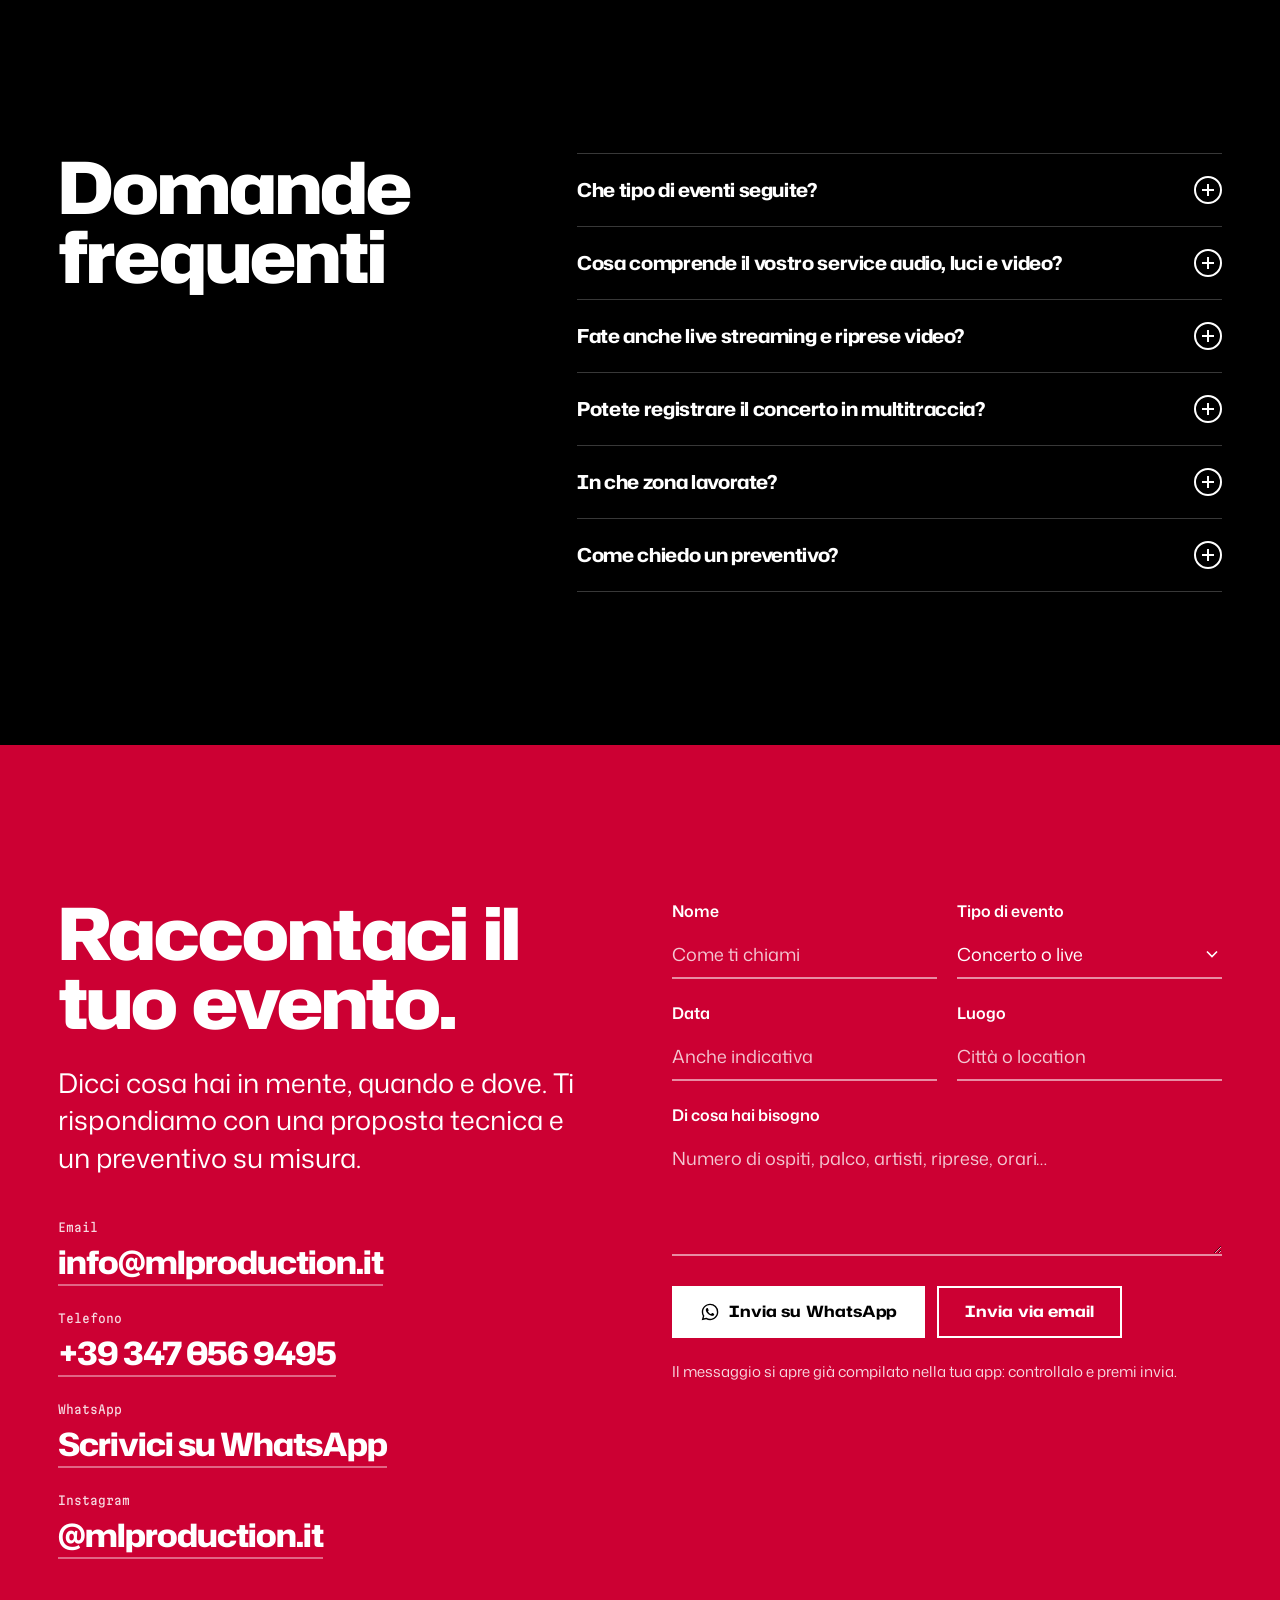
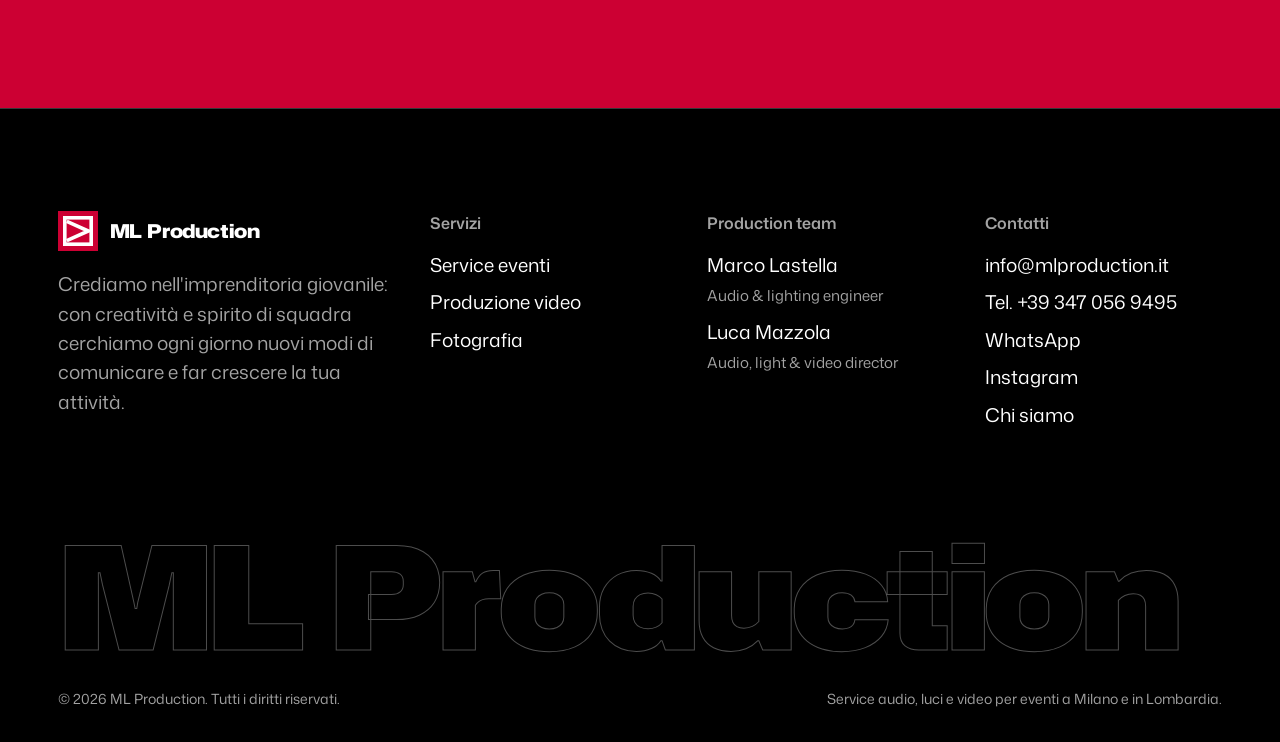
==== commit de060912: "SEO locale e ottimizzazione per motori AI - Dati strutturati: ProfessionalService, WebSite, Service," ====
--- a/index.html
+++ b/index.html
@@ -3,21 +3,217 @@
 <head>
 <meta charset="utf-8">
 <meta name="viewport" content="width=device-width, initial-scale=1">
-<title>ML Production — Service audio, luci e video per eventi</title>
-<meta name="description" content="Service audio, luci e video per eventi, live streaming, produzione video e fotografia. Dal progetto al contenuto, il vostro partner tecnico. Scrivici a info@mlproduction.it">
+<title>Service audio, luci e video per eventi a Milano | ML Production</title>
+<meta name="description" content="Service audio, luci e video per concerti, convegni, fiere e feste private a Milano. Live streaming, video e foto. Preventivo rapido su WhatsApp.">
+<meta name="robots" content="index, follow, max-image-preview:large">
 <link rel="canonical" href="https://mlproduction.it/">
 <meta property="og:type" content="website">
-<meta property="og:title" content="ML Production — Service audio, luci e video per eventi">
-<meta property="og:description" content="Service audio, luci e video per eventi, live streaming, produzione video e fotografia. Dal progetto al contenuto, il vostro partner tecnico. Scrivici a info@mlproduction.it">
+<meta property="og:site_name" content="ML Production">
+<meta property="og:url" content="https://mlproduction.it/">
+<meta property="og:title" content="Service audio, luci e video per eventi a Milano | ML Production">
+<meta property="og:description" content="Service audio, luci e video per concerti, convegni, fiere e feste private a Milano. Live streaming, video e foto. Preventivo rapido su WhatsApp.">
 <meta property="og:image" content="https://mlproduction.it/assets/img/og.jpg">
+<meta property="og:image:width" content="1200">
+<meta property="og:image:height" content="630">
 <meta property="og:locale" content="it_IT">
+<meta name="twitter:card" content="summary_large_image">
+<meta name="geo.region" content="IT-MI">
+<meta name="geo.placename" content="Milano">
 <meta name="theme-color" content="#000000">
 <link rel="icon" href="assets/img/favicon.svg" type="image/svg+xml">
 <link rel="apple-touch-icon" href="assets/img/apple-touch-icon.png">
+<link rel="preload" as="image" href="assets/img/stage-red.webp" fetchpriority="high">
 <link rel="preload" href="assets/fonts/hubot-sans-latin.woff2" as="font" type="font/woff2" crossorigin>
 <link rel="preload" href="assets/fonts/mona-sans-latin.woff2" as="font" type="font/woff2" crossorigin>
 <link rel="stylesheet" href="assets/css/site.css">
 <script>document.documentElement.classList.add("js")</script>
+<script type="application/ld+json">
+{
+ "@context": "https://schema.org",
+ "@graph": [
+  {
+   "@type": "ProfessionalService",
+   "@id": "https://mlproduction.it/#business",
+   "name": "ML Production",
+   "description": "Service audio, luci e video per eventi a Milano: concerti, fiere, convegni, teatro e feste private. Live streaming, produzione video e fotografia.",
+   "url": "https://mlproduction.it/",
+   "logo": "https://mlproduction.it/assets/img/logo-512.png",
+   "image": "https://mlproduction.it/assets/img/og.jpg",
+   "telephone": "+393470569495",
+   "email": "info@mlproduction.it",
+   "address": {
+    "@type": "PostalAddress",
+    "addressLocality": "Milano",
+    "addressRegion": "MI",
+    "addressCountry": "IT"
+   },
+   "areaServed": [
+    {
+     "@type": "City",
+     "name": "Milano"
+    },
+    {
+     "@type": "AdministrativeArea",
+     "name": "Lombardia"
+    }
+   ],
+   "sameAs": [
+    "https://instagram.com/mlproduction.it"
+   ],
+   "founder": [
+    {
+     "@type": "Person",
+     "name": "Marco Lastella",
+     "jobTitle": "Audio & lighting engineer",
+     "sameAs": "https://www.linkedin.com/in/marcolastella/"
+    },
+    {
+     "@type": "Person",
+     "name": "Luca Mazzola",
+     "jobTitle": "Audio, light & video director"
+    }
+   ],
+   "contactPoint": {
+    "@type": "ContactPoint",
+    "contactType": "customer service",
+    "telephone": "+393470569495",
+    "email": "info@mlproduction.it",
+    "availableLanguage": [
+     "it",
+     "en"
+    ]
+   },
+   "knowsAbout": [
+    "service audio",
+    "service luci",
+    "light design",
+    "impianti audio per concerti",
+    "registrazione live multitraccia",
+    "live streaming",
+    "broadcast",
+    "regia video",
+    "produzione video",
+    "videoclip",
+    "fotografia per eventi"
+   ],
+   "hasOfferCatalog": {
+    "@type": "OfferCatalog",
+    "name": "Servizi ML Production",
+    "itemListElement": [
+     {
+      "@type": "Offer",
+      "itemOffered": {
+       "@type": "Service",
+       "name": "Service audio per eventi",
+       "description": "Progettazione e allestimento di impianti audio professionali per concerti, fiere, convegni, teatro e feste private: palco, truss, cablaggi, impianti corrente, microfoni e registrazione live multitraccia.",
+       "url": "https://mlproduction.it/service-eventi.html"
+      }
+     },
+     {
+      "@type": "Offer",
+      "itemOffered": {
+       "@type": "Service",
+       "name": "Service luci per eventi",
+       "description": "Light design e messa in opera di impianti luci per concerti, spettacoli ed eventi.",
+       "url": "https://mlproduction.it/service-eventi.html"
+      }
+     },
+     {
+      "@type": "Offer",
+      "itemOffered": {
+       "@type": "Service",
+       "name": "Live streaming e broadcast",
+       "description": "Riprese dal vivo, streaming e broadcasting di concerti, teatro ed eventi corporate.",
+       "url": "https://mlproduction.it/produzione-video.html"
+      }
+     },
+     {
+      "@type": "Offer",
+      "itemOffered": {
+       "@type": "Service",
+       "name": "Produzione video",
+       "description": "Spot pubblicitari, video aziendali, videoclip musicali e contenuti per i social, dal concept alla consegna.",
+       "url": "https://mlproduction.it/produzione-video.html"
+      }
+     },
+     {
+      "@type": "Offer",
+      "itemOffered": {
+       "@type": "Service",
+       "name": "Fotografia per eventi",
+       "description": "Fotografia per eventi aziendali, musicali e ricorrenze private, in studio e on location.",
+       "url": "https://mlproduction.it/fotografia.html"
+      }
+     }
+    ]
+   }
+  },
+  {
+   "@type": "WebSite",
+   "@id": "https://mlproduction.it/#website",
+   "url": "https://mlproduction.it/",
+   "name": "ML Production",
+   "inLanguage": "it-IT",
+   "publisher": {
+    "@id": "https://mlproduction.it/#business"
+   }
+  },
+  {
+   "@type": "FAQPage",
+   "mainEntity": [
+    {
+     "@type": "Question",
+     "name": "Che tipo di eventi seguite?",
+     "acceptedAnswer": {
+      "@type": "Answer",
+      "text": "Concerti, fiere, convegni, teatro, eventi aziendali e feste private. Ci occupiamo della parte tecnica: audio, luci, video, streaming e fotografia."
+     }
+    },
+    {
+     "@type": "Question",
+     "name": "Cosa comprende il vostro service audio, luci e video?",
+     "acceptedAnswer": {
+      "@type": "Answer",
+      "text": "Progettazione del palco, allestimento delle truss, impianto audio con microfoni e cablaggi, impianti corrente, light design e messa in opera delle luci, regia durante lo show. Su richiesta aggiungiamo riprese video, live streaming e foto."
+     }
+    },
+    {
+     "@type": "Question",
+     "name": "Fate anche live streaming e riprese video?",
+     "acceptedAnswer": {
+      "@type": "Answer",
+      "text": "Sì. Gestiamo broadcasting, streaming e riprese dal vivo di concerti, teatro ed eventi corporate, oltre a spot, video aziendali, videoclip e contenuti per i social."
+     }
+    },
+    {
+     "@type": "Question",
+     "name": "Potete registrare il concerto in multitraccia?",
+     "acceptedAnswer": {
+      "@type": "Answer",
+      "text": "Sì, offriamo la registrazione live multitraccia, così dopo l'evento puoi mixare o pubblicare il concerto."
+     }
+    },
+    {
+     "@type": "Question",
+     "name": "In che zona lavorate?",
+     "acceptedAnswer": {
+      "@type": "Answer",
+      "text": "Siamo a Milano e lavoriamo a Milano e in Lombardia. Per eventi in altre zone scrivici data e luogo e valutiamo insieme."
+     }
+    },
+    {
+     "@type": "Question",
+     "name": "Come chiedo un preventivo?",
+     "acceptedAnswer": {
+      "@type": "Answer",
+      "text": "Compila il modulo in fondo alla pagina, scrivici su WhatsApp al +39 347 056 9495 o manda una mail a info@mlproduction.it. Indicaci tipo di evento, data, luogo e numero di ospiti: ti rispondiamo con una proposta tecnica e un preventivo su misura."
+     }
+    }
+   ]
+  }
+ ]
+}
+</script>
 </head>
 <body>
 <a class="skip" href="#main">Vai al contenuto</a>
@@ -45,7 +241,8 @@
   </nav>
   <div class="drawer__meta">
     <a href="mailto:info@mlproduction.it">info@mlproduction.it</a>
-    <a href="https://wa.me/393470569495">WhatsApp +39 347 056 9495</a>
+    <a href="tel:+393470569495">Chiama +39 347 056 9495</a>
+    <a href="https://wa.me/393470569495">WhatsApp</a>
   </div>
 </div>
 <main id="main">
@@ -56,11 +253,11 @@
   <div class="spot__shade" aria-hidden="true"></div>
   <div class="wrap spot__copy">
     <div class="spot__grid">
-      <h1 class="display" id="hero-t">Facciamo luce sui vostri eventi.</h1>
+      <h1 class="display" id="hero-t">Facciamo luce sui vostri eventi.<span class="vh"> ML Production, service audio, luci e video per eventi a Milano.</span></h1>
       <p class="punch"><span>E anche l'audio.</span><span>E il video.</span><span>Insomma, tutto.</span></p>
     </div>
     <div class="spot__foot">
-      <p>Service audio, luci e video per eventi. Dal progetto al contenuto, il vostro partner tecnico.</p>
+      <p>Service audio, luci e video per eventi a Milano. Dal progetto al contenuto, il vostro partner tecnico.</p>
       <div class="btns">
         <a class="btn" href="#contatti">Richiedi un preventivo</a>
         <a class="btn btn--ghost" href="#servizi">Cosa facciamo</a>
@@ -213,6 +410,20 @@
   </div>
 </section>
 
+<section class="sec" aria-labelledby="faq-t">
+  <div class="wrap faq">
+    <h2 class="h2" id="faq-t">Domande frequenti</h2>
+    <div class="faq__list">
+<details class="faq__item"><summary><span>Che tipo di eventi seguite?</span><i aria-hidden="true"></i></summary><p>Concerti, fiere, convegni, teatro, eventi aziendali e feste private. Ci occupiamo della parte tecnica: audio, luci, video, streaming e fotografia.</p></details>
+<details class="faq__item"><summary><span>Cosa comprende il vostro service audio, luci e video?</span><i aria-hidden="true"></i></summary><p>Progettazione del palco, allestimento delle truss, impianto audio con microfoni e cablaggi, impianti corrente, light design e messa in opera delle luci, regia durante lo show. Su richiesta aggiungiamo riprese video, live streaming e foto.</p></details>
+<details class="faq__item"><summary><span>Fate anche live streaming e riprese video?</span><i aria-hidden="true"></i></summary><p>Sì. Gestiamo broadcasting, streaming e riprese dal vivo di concerti, teatro ed eventi corporate, oltre a spot, video aziendali, videoclip e contenuti per i social.</p></details>
+<details class="faq__item"><summary><span>Potete registrare il concerto in multitraccia?</span><i aria-hidden="true"></i></summary><p>Sì, offriamo la registrazione live multitraccia, così dopo l'evento puoi mixare o pubblicare il concerto.</p></details>
+<details class="faq__item"><summary><span>In che zona lavorate?</span><i aria-hidden="true"></i></summary><p>Siamo a Milano e lavoriamo a Milano e in Lombardia. Per eventi in altre zone scrivici data e luogo e valutiamo insieme.</p></details>
+<details class="faq__item"><summary><span>Come chiedo un preventivo?</span><i aria-hidden="true"></i></summary><p>Compila il modulo in fondo alla pagina, scrivici su WhatsApp al +39 347 056 9495 o manda una mail a info@mlproduction.it. Indicaci tipo di evento, data, luogo e numero di ospiti: ti rispondiamo con una proposta tecnica e un preventivo su misura.</p></details>
+    </div>
+  </div>
+</section>
+
 <section class="flood sec" id="contatti" aria-labelledby="contatti-t">
   <div class="wrap contact">
     <div>
@@ -220,7 +431,8 @@
       <p class="lead" style="margin-top:28px">Dicci cosa hai in mente, quando e dove. Ti rispondiamo con una proposta tecnica e un preventivo su misura.</p>
       <div class="contact__direct">
         <a href="mailto:info@mlproduction.it"><small>Email</small><strong>info@mlproduction.it</strong></a>
-        <a href="https://wa.me/393470569495"><small>WhatsApp</small><strong>+39 347 056 9495</strong></a>
+        <a href="tel:+393470569495"><small>Telefono</small><strong>+39 347 056 9495</strong></a>
+        <a href="https://wa.me/393470569495"><small>WhatsApp</small><strong>Scrivici su WhatsApp</strong></a>
         <a href="https://instagram.com/mlproduction.it"><small>Instagram</small><strong>@mlproduction.it</strong></a>
       </div>
     </div>
@@ -263,7 +475,8 @@
       </ul></div>
       <div><h2>Contatti</h2><ul>
         <li><a href="mailto:info@mlproduction.it">info@mlproduction.it</a></li>
-        <li><a href="https://wa.me/393470569495">WhatsApp +39 347 056 9495</a></li>
+        <li><a href="tel:+393470569495">Tel. +39 347 056 9495</a></li>
+        <li><a href="https://wa.me/393470569495">WhatsApp</a></li>
         <li><a href="https://instagram.com/mlproduction.it">Instagram</a></li>
         <li><a href="chi-siamo.html">Chi siamo</a></li>
       </ul></div>
@@ -271,7 +484,7 @@
     <p class="foot__word" aria-hidden="true"><span class="w-out">ML Production</span><span class="w-fill">ML Production</span></p>
     <div class="foot__base">
       <span>© <span data-year>2026</span> ML Production. Tutti i diritti riservati.</span>
-      <span>Service audio, luci e video. Milano e dintorni.</span>
+      <span>Service audio, luci e video per eventi a Milano e in Lombardia.</span>
     </div>
   </div>
 </footer>
--- a/assets/css/site.css
+++ b/assets/css/site.css
@@ -498,6 +498,27 @@
 .lb p { color: var(--steel); text-align: center; margin-top: 14px; font-size: var(--t-small); }
 .lb .icon-btn { position: fixed; top: 20px; right: 20px; }
 
+/* domande frequenti */
+.faq { display: grid; grid-template-columns: minmax(0, .8fr) minmax(0, 1.2fr); gap: 40px clamp(40px, 7vw, 120px); align-items: start; }
+.faq__list { border-top: 1px solid var(--line); }
+.flood .faq__list { border-color: rgba(255,255,255,.4); }
+.faq__item { border-bottom: 1px solid var(--line); }
+.faq__item summary {
+  list-style: none; cursor: pointer;
+  display: grid; grid-template-columns: 1fr 28px; gap: 20px; align-items: center;
+  padding: 22px 0;
+  font-family: var(--display); font-weight: 700; letter-spacing: -.02em; word-spacing: .06em;
+  font-size: clamp(19px, 1.5vw, 24px); line-height: 1.2;
+}
+.faq__item summary::-webkit-details-marker { display: none; }
+.faq__item summary:hover span { color: #ff5c7a; }
+.faq__item i { position: relative; width: 28px; height: 28px; border-radius: 50%; border: 2px solid currentColor; }
+.faq__item i::before, .faq__item i::after { content: ""; position: absolute; left: 50%; top: 50%; width: 12px; height: 2px; background: currentColor; transform: translate(-50%, -50%); transition: transform .3s var(--ease); }
+.faq__item i::after { transform: translate(-50%, -50%) rotate(90deg); }
+.faq__item[open] i::after { transform: translate(-50%, -50%) rotate(0deg); }
+.faq__item p { margin: 0; padding: 0 48px 24px 0; color: rgba(255,255,255,.8); max-width: 62ch; }
+@media (max-width: 900px) { .faq { grid-template-columns: 1fr; } }
+
 /* contatti */
 .contact { display: grid; grid-template-columns: minmax(0, 1fr) minmax(0, 1.05fr); gap: 56px clamp(40px, 7vw, 120px); align-items: start; }
 .contact__direct { display: grid; gap: 28px; margin-top: 40px; }
